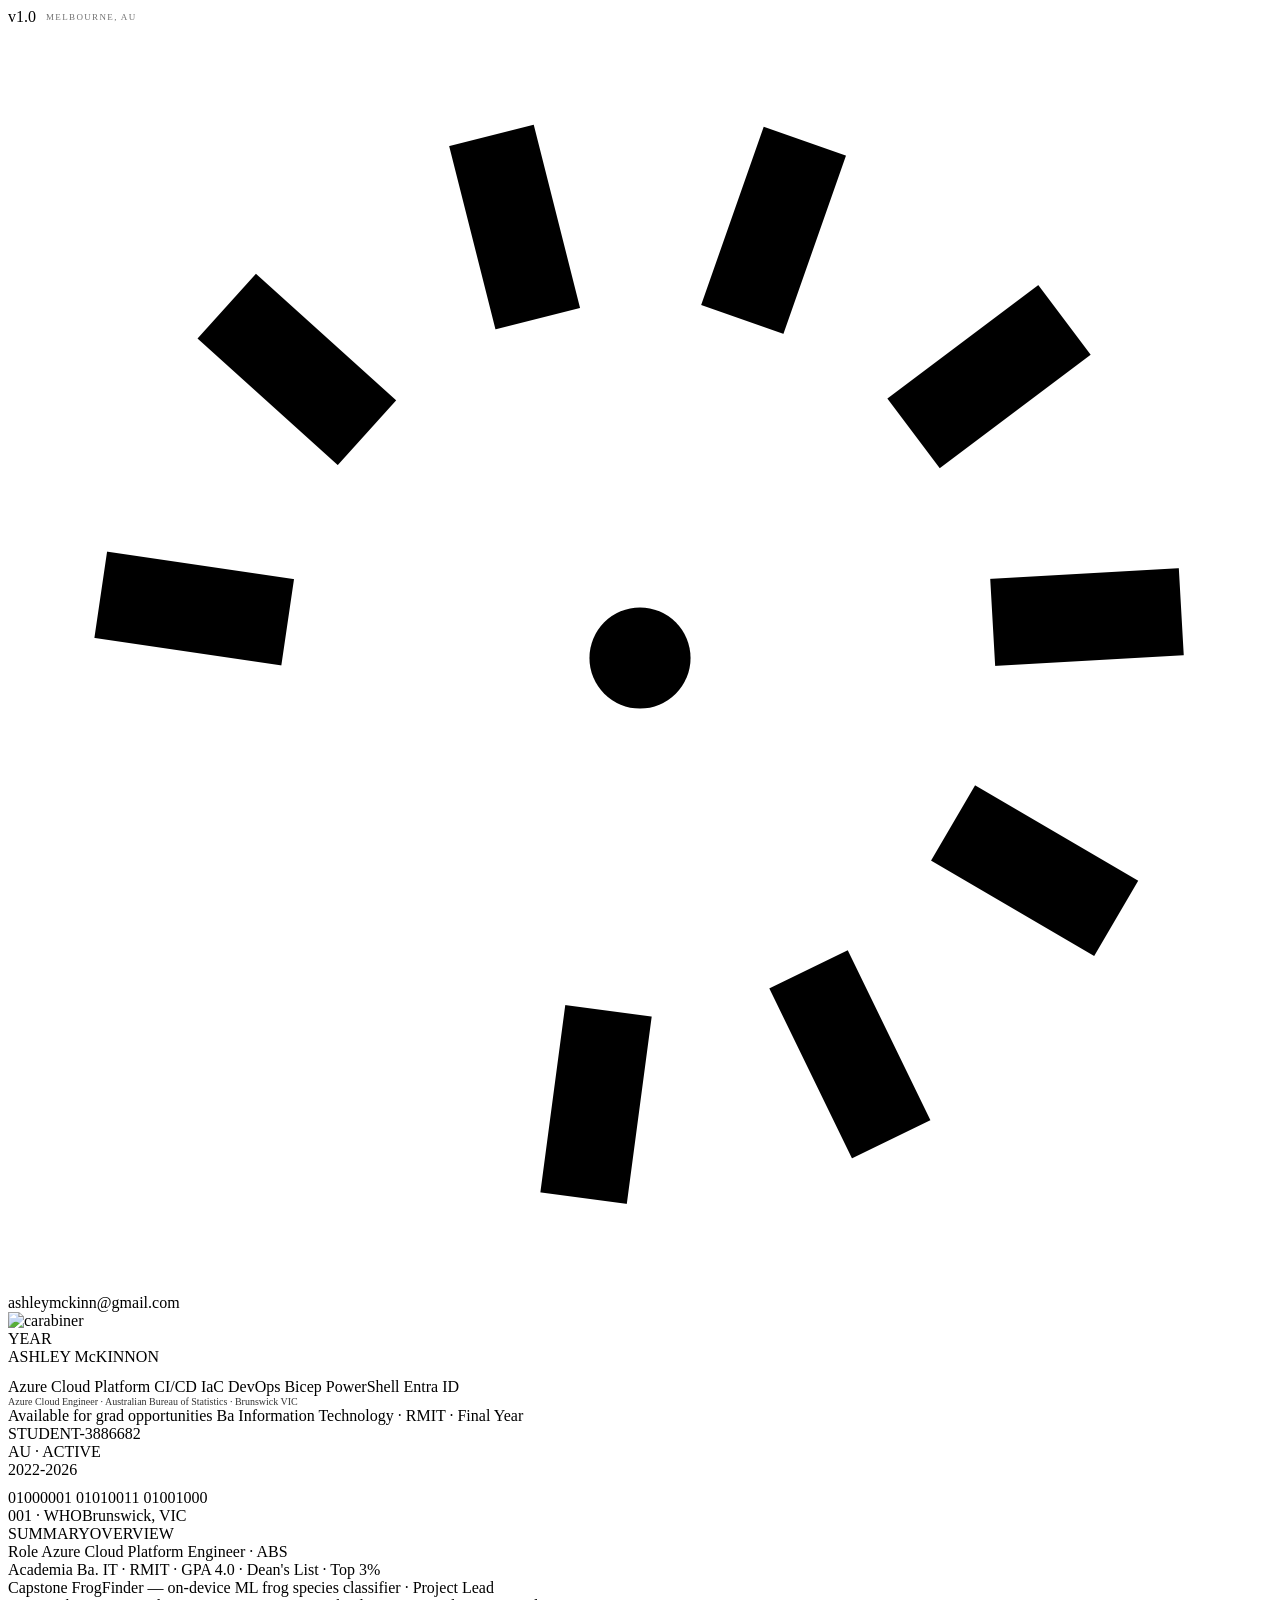
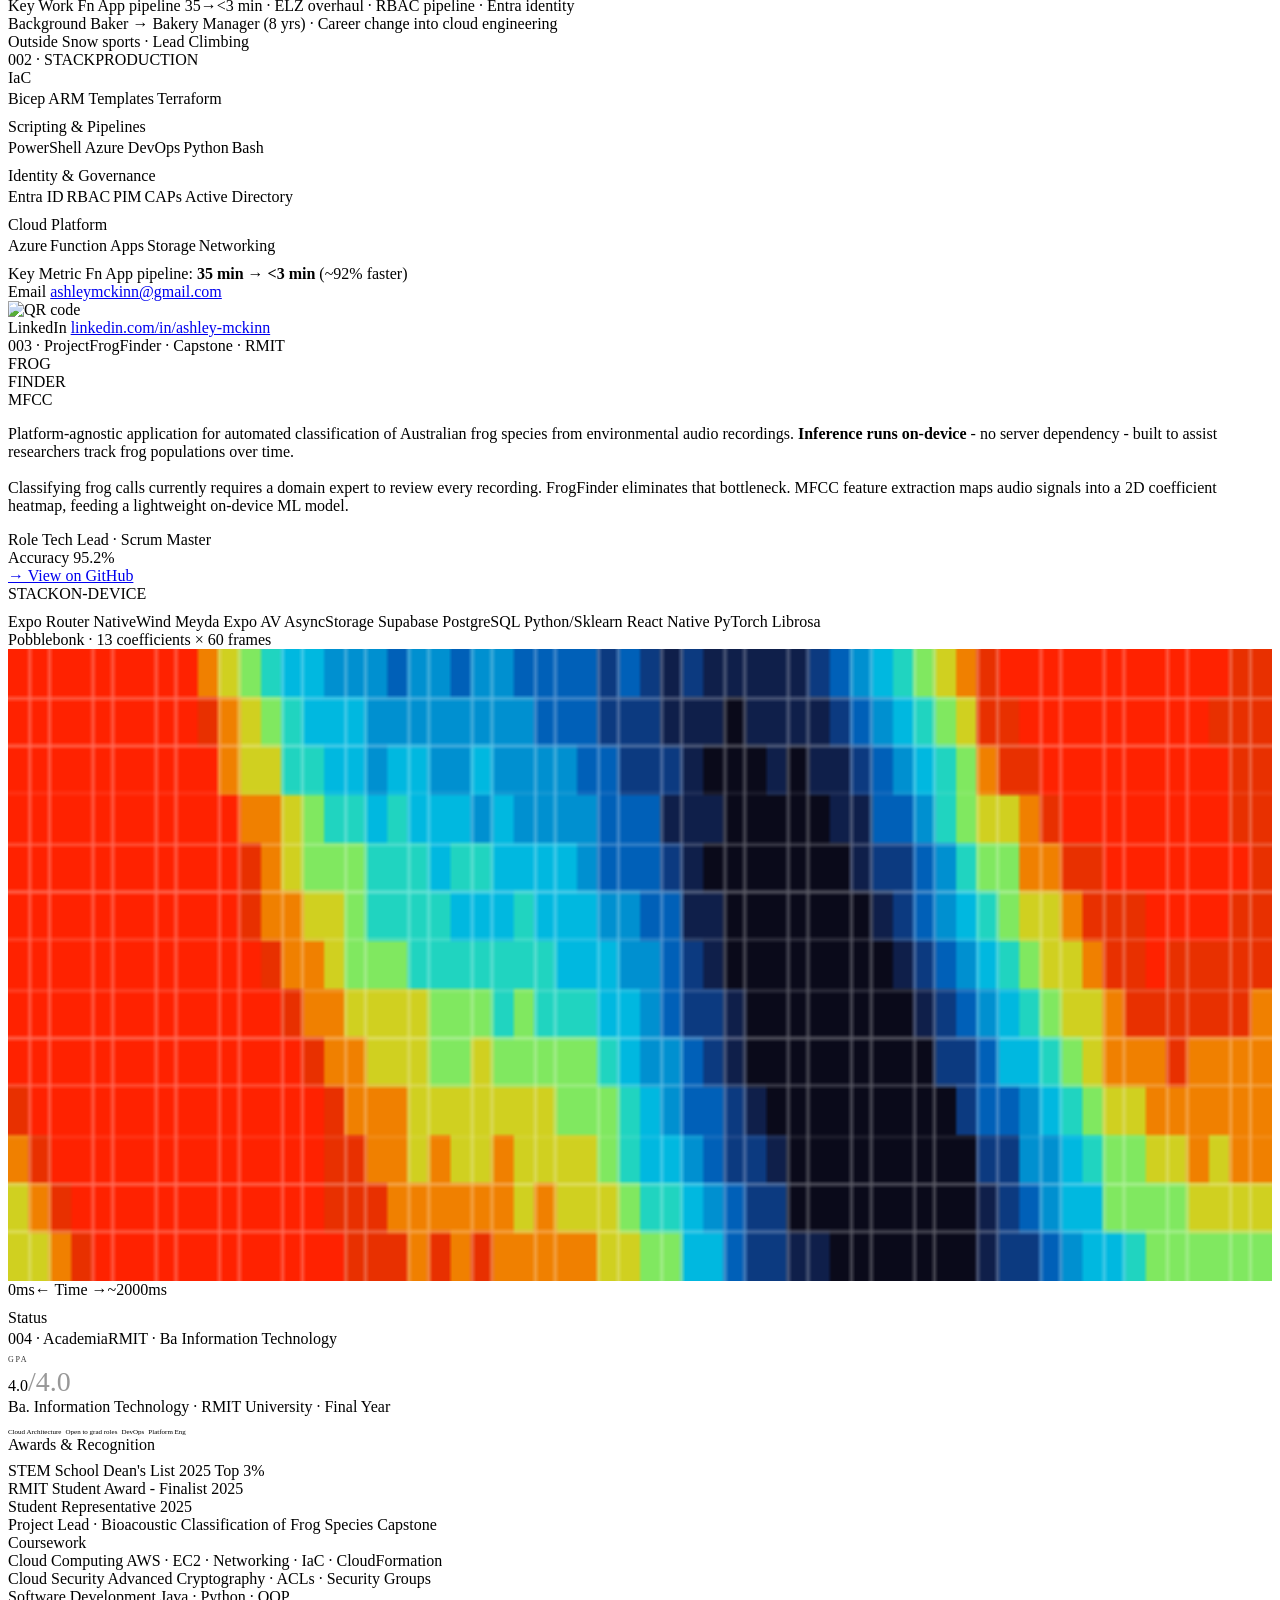
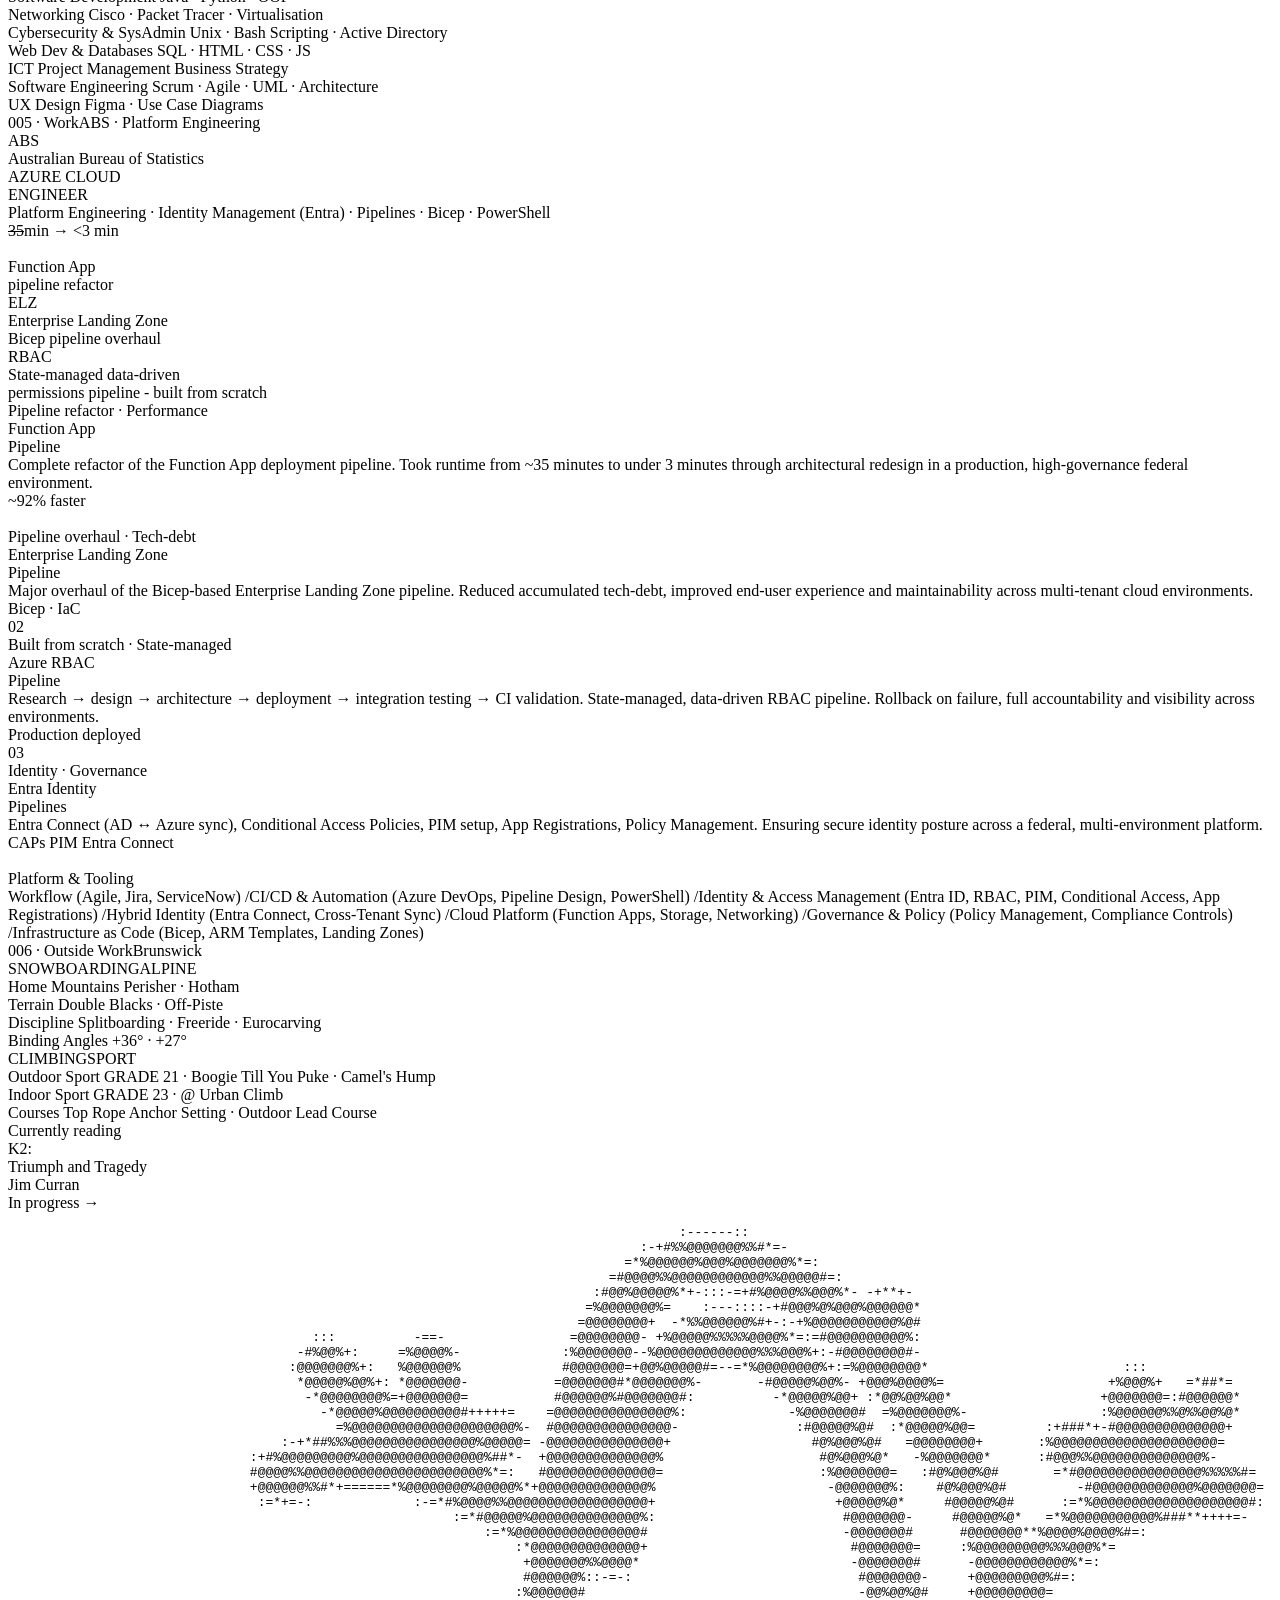
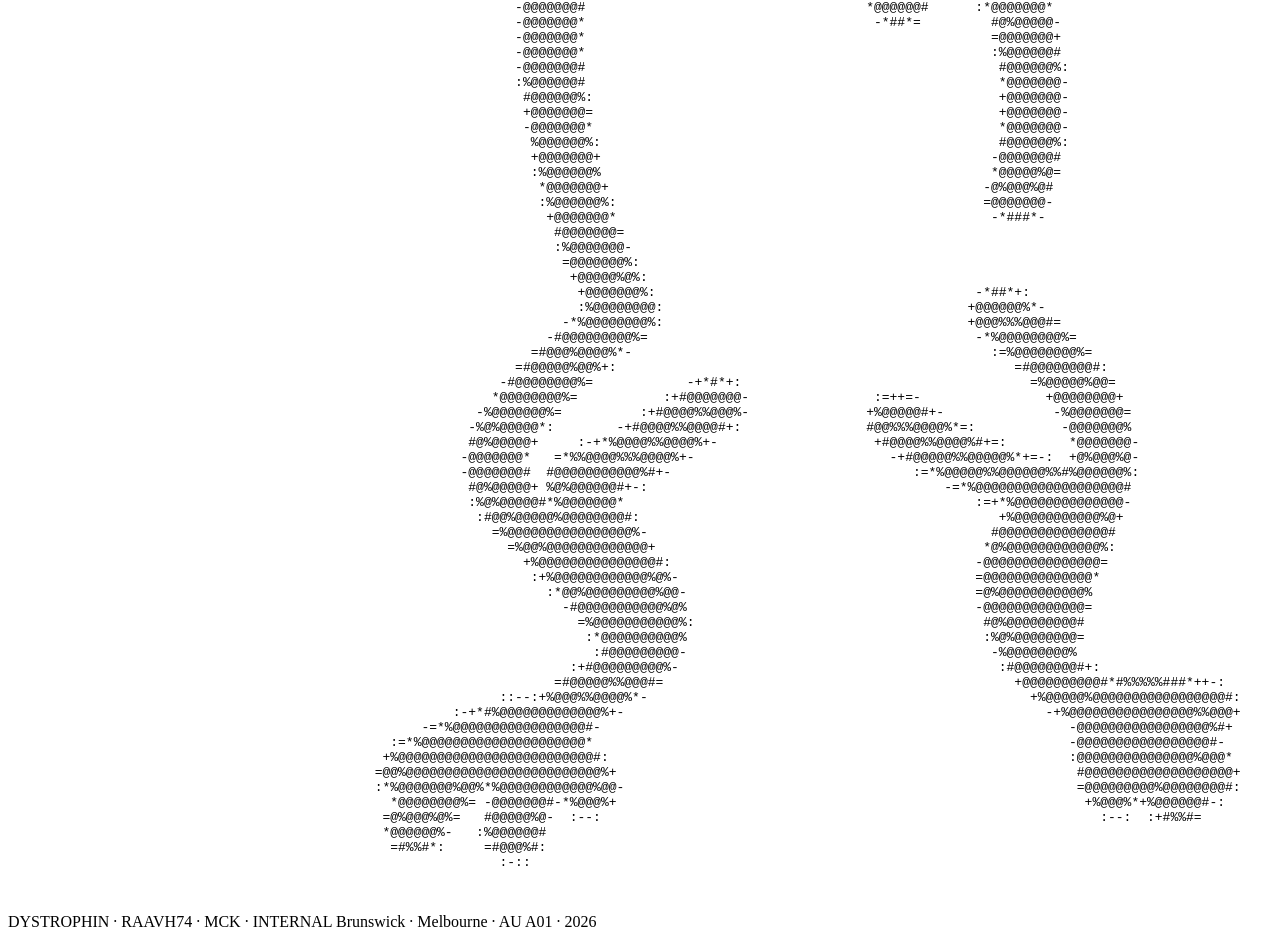
==== index.html @ 5143cdd6 "Update index.html" ====
<!DOCTYPE html>
<html lang="en">
<head>
<meta charset="UTF-8">
<meta name="viewport" content="width=device-width, initial-scale=1.0">
<title>Ash McKinnon</title>
<link href="https://fonts.googleapis.com/css2?family=IBM+Plex+Mono:wght@400;500;600;700&family=Space+Mono:wght@400;700&display=swap" rel="stylesheet">
<link rel="stylesheet" href="styles.css">
</head>
<body>
<div class="page">

  <!-- NAV -->
  <nav>
    <div style="display:flex;align-items:center;gap:10px;">
      <span class="nav-tag">v1.0</span>
      <span style="font-size:9px;letter-spacing:0.15em;text-transform:uppercase;opacity:0.55;">Melbourne, AU</span>
    </div>
    <div class="nav-spinner" id="navSpinner">
      <svg viewBox="0 0 100 100" xmlns="http://www.w3.org/2000/svg">
        <defs>
          <path id="circle-path" d="M 50,50 m -32,0 a 32,32 0 1,1 64,0 a 32,32 0 1,1 -64,0"/>
        </defs>
        <text font-family="'IBM Plex Mono', monospace" font-size="11.5" fill="currentColor" letter-spacing="2.5">
          <textPath href="#circle-path">█ █ █ █ █ █ █ █ █  </textPath>
        </text>
        <circle cx="50" cy="50" r="4" fill="var(--red)"/>
      </svg>
    </div>
    <div class="nav-right">ashleymckinn@gmail.com</div>
  </nav>

  <img class="carabiner" src="./images/caribiner.png" alt="carabiner">

  <!-- HERO -->
  <section class="hero">
    <div class="hero-left">
      <div class="reg-marks">
        <div class="reg-circle"></div>
        <div class="reg-circle"></div>
        <div class="reg-circle red"></div>
        <span class="reg-label">YEAR</span>
      </div>
      <div style="margin-bottom:12px;">
        <span class="name-lg">ASHLEY</span>
        <span class="name-lg accent">McKINNON<span class="cursor"></span></span>
      </div>
      <div class="hero-tags">
        <span class="chip inv">Azure</span>
        <span class="chip inv">Cloud Platform</span>
        <span class="chip red">CI/CD</span>
        <span class="chip">IaC</span>
        <span class="chip">DevOps</span>
        <span class="chip">Bicep</span>
        <span class="chip">PowerShell</span>
        <span class="chip purple">Entra ID</span>
      </div>
      <div class="hero-sub" style="opacity:0.8;font-size:10px;font-weight:500;">Azure Cloud Engineer · Australian Bureau of Statistics · Brunswick VIC</div>
      <div class="status-bar">
        <span class="live">Available for grad opportunities</span>
        <span>Ba Information Technology · RMIT · Final Year</span>
      </div>
    </div>
    <div class="hero-right">
      <div class="serial">
        STUDENT-3886682<br>
        AU · ACTIVE<br>
        2022-2026
      </div>
      <div>
        <div class="barcode" style="margin-top:10px;">
          <div class="bc-bar" style="width:2px"></div><div class="bc-bar" style="width:1px"></div><div class="bc-bar" style="width:3px"></div><div class="bc-bar" style="width:1px"></div><div class="bc-bar" style="width:2px"></div><div class="bc-bar" style="width:1px"></div><div class="bc-bar" style="width:4px"></div><div class="bc-bar" style="width:1px"></div><div class="bc-bar" style="width:2px"></div><div class="bc-bar" style="width:2px"></div><div class="bc-bar" style="width:1px"></div><div class="bc-bar" style="width:3px"></div><div class="bc-bar" style="width:1px"></div><div class="bc-bar" style="width:2px"></div><div class="bc-bar" style="width:1px"></div><div class="bc-bar" style="width:2px"></div><div class="bc-bar" style="width:3px"></div><div class="bc-bar" style="width:1px"></div><div class="bc-bar" style="width:2px"></div><div class="bc-bar" style="width:1px"></div>
        </div>
        <div class="barcode-num">01000001 01010011 01001000</div>
      </div>
    </div>
  </section>

  <!-- 001 WHO + 002 STACK -->
  <div class="sec-label"><span>001 · WHO</span><span>Brunswick, VIC</span></div>
  <div class="body-grid">
    <div class="lbl-section">
      <div class="lbl-sec-header"><span>SUMMARY</span><span class="sec-code">OVERVIEW</span></div>
      <div class="entry">
        <span class="entry-key">Role</span>
        <span class="entry-val">Azure Cloud Platform Engineer · ABS</span>
      </div>
      <div class="entry">
        <span class="entry-key">Academia</span>
        <span class="entry-val sm">Ba. IT · RMIT · GPA 4.0 · Dean's List · Top 3%</span>
      </div>
      <div class="entry">
        <span class="entry-key">Capstone</span>
        <span class="entry-val sm">FrogFinder — on-device ML frog species classifier · Project Lead</span>
      </div>
      <div class="entry">
        <span class="entry-key">Key Work</span>
        <span class="entry-val sm">Fn App pipeline 35→&lt;3 min · ELZ overhaul · RBAC pipeline · Entra identity</span>
      </div>
      <div class="entry">
        <span class="entry-key">Background</span>
        <span class="entry-val sm">Baker → Bakery Manager (8 yrs) · Career change into cloud engineering</span>
      </div>
      <div class="entry">
        <span class="entry-key">Outside</span>
        <span class="entry-val sm">Snow sports · Lead Climbing</span>
      </div>
    </div>
    <div class="lbl-section">
      <div class="lbl-sec-header"><span>002 · STACK</span><span class="sec-code">PRODUCTION</span></div>
      <div class="entry" style="margin-bottom:10px;">
        <span class="entry-key">IaC</span>
        <div style="display:flex;flex-wrap:wrap;gap:3px;margin-top:3px;">
          <span class="mini-badge inv">Bicep</span>
          <span class="mini-badge inv">ARM Templates</span>
          <span class="mini-badge">Terraform</span>
        </div>
      </div>
      <div class="entry" style="margin-bottom:10px;">
        <span class="entry-key">Scripting &amp; Pipelines</span>
        <div style="display:flex;flex-wrap:wrap;gap:3px;margin-top:3px;">
          <span class="mini-badge inv">PowerShell</span>
          <span class="mini-badge inv">Azure DevOps</span>
          <span class="mini-badge">Python</span>
          <span class="mini-badge">Bash</span>
        </div>
      </div>
      <div class="entry" style="margin-bottom:10px;">
        <span class="entry-key">Identity &amp; Governance</span>
        <div style="display:flex;flex-wrap:wrap;gap:3px;margin-top:3px;">
          <span class="mini-badge inv">Entra ID</span>
          <span class="mini-badge inv">RBAC</span>
          <span class="mini-badge">PIM</span>
          <span class="mini-badge">CAPs</span>
          <span class="mini-badge">Active Directory</span>
        </div>
      </div>
      <div class="entry" style="margin-bottom:10px;">
        <span class="entry-key">Cloud Platform</span>
        <div style="display:flex;flex-wrap:wrap;gap:3px;margin-top:3px;">
          <span class="mini-badge inv">Azure</span>
          <span class="mini-badge">Function Apps</span>
          <span class="mini-badge">Storage</span>
          <span class="mini-badge">Networking</span>
        </div>
      </div>
      <div class="entry-divider">
        <span class="entry-key">Key Metric</span>
        <span class="entry-val sm">Fn App pipeline: <strong>35 min → &lt;3 min</strong> (~92% faster)</span>
      </div>
    </div>
  </div>

  <!-- CONTACT BAR -->
  <div class="contact-bar">
    <div class="contact-item">
      <span class="contact-key">Email</span>
      <span class="contact-val"><a href="mailto:ashleymckinn@gmail.com">ashleymckinn@gmail.com</a></span>
    </div>
    <div class="contact-item" style="align-items:center;">
      <img src="./images/developers-qr.png" alt="QR code" style="width:64px;height:64px;image-rendering:pixelated;">
    </div>
    <div class="contact-item" style="align-items:flex-end;">
      <span class="contact-key">LinkedIn</span>
      <span class="contact-val"><a href="https://www.linkedin.com/in/ashley-mckinn/" target="_blank">linkedin.com/in/ashley-mckinn</a></span>
    </div>
  </div>

  <!-- PROJECT -->
  <div class="sec-label"><span>003 · Project</span><span>FrogFinder · Capstone · RMIT</span></div>
  <div class="project-block">
    <div class="project-inner">
      <div class="proj-left">
        <div>
          <div class="proj-title">FROG<br><span class="sub">FINDER</span><br><span class="dim">MFCC</span></div>
          <p class="proj-desc">
            Platform-agnostic application for automated classification of Australian frog species from environmental audio recordings. <strong>Inference runs on-device</strong> - no server dependency - built to assist researchers track frog populations over time.<br><br>
            Classifying frog calls currently requires a domain expert to review every recording. FrogFinder eliminates that bottleneck. MFCC feature extraction maps audio signals into a 2D coefficient heatmap, feeding a lightweight on-device ML model.
          </p>
          <div class="proj-spec">
            <div class="entry">
              <span class="entry-key">Role</span>
              <span class="entry-val sm">Tech Lead · Scrum Master</span>
            </div>
            <div class="entry">
              <span class="entry-key">Accuracy</span>
              <span class="entry-val sm red">95.2%</span>
            </div>
          </div>
        </div>
        <a class="proj-link" href="https://github.com/S3886682/project-pobblebonk" target="_blank">→ View on GitHub</a>
      </div>
      <div class="proj-right">
        <div class="lbl-sec-header" style="margin-bottom:10px;"><span>STACK</span><span class="sec-code">ON-DEVICE</span></div>
        <div>
          <span class="mini-badge green">Expo Router</span>
          <span class="mini-badge green">NativeWind</span>
          <span class="mini-badge green">Meyda</span>
          <span class="mini-badge">Expo AV</span>
          <span class="mini-badge">AsyncStorage</span>
          <span class="mini-badge blue">Supabase</span>
          <span class="mini-badge blue">PostgreSQL</span>
          <span class="mini-badge">Python/Sklearn</span>
          <span class="mini-badge">React Native</span>
          <span class="mini-badge">PyTorch</span>
          <span class="mini-badge">Librosa</span>
        </div>
        <div class="heatmap-wrap">
          <div class="heatmap-label-sm">Pobblebonk · 13 coefficients × 60 frames</div>
          <canvas id="heatmapCanvas" width="320" height="160" style="width:100%;display:block;"></canvas>
          <div class="heatmap-axes">
            <span>0ms</span><span>← Time →</span><span>~2000ms</span>
          </div>
          <div class="colorbar">
            <div class="colorbar-cell" style="background:#0a0a1a;"></div>
            <div class="colorbar-cell" style="background:#0f1f4a;"></div>
            <div class="colorbar-cell" style="background:#0c3a80;"></div>
            <div class="colorbar-cell" style="background:#0060b8;"></div>
            <div class="colorbar-cell" style="background:#0090d0;"></div>
            <div class="colorbar-cell" style="background:#00b8e0;"></div>
            <div class="colorbar-cell" style="background:#20d4c0;"></div>
            <div class="colorbar-cell" style="background:#80e860;"></div>
            <div class="colorbar-cell" style="background:#d0d020;"></div>
            <div class="colorbar-cell" style="background:#f08000;"></div>
            <div class="colorbar-cell" style="background:#e83000;"></div>
            <div class="colorbar-cell" style="background:#ff2200;"></div>
          </div>
        </div>
        <div style="margin-top:10px;">
          <span class="entry-key" style="display:block;margin-bottom:3px;">Status</span>
        </div>
      </div>
    </div>
  </div>

  <!-- ACADEMIA -->
  <div class="sec-label"><span>004 · Academia</span><span>RMIT · Ba Information Technology</span></div>
  <div class="grad-block">
    <div class="grad-inner">
      <div class="gpa-block">
        <span class="entry-key" style="margin-bottom:4px;opacity:0.8;font-size:8px;letter-spacing:0.2em;">GPA</span>
        <div class="gpa-num">4.0<span style="font-size:28px;opacity:0.4;">/4.0</span></div>
        <div class="gpa-sub">Ba. Information Technology · RMIT University · Final Year </div>
        <div style="margin-top:12px;display:flex;flex-wrap:wrap;gap:4px;">
          <span class="chip inv" style="font-size:7px;">Cloud Architecture</span>
          <span class="chip red" style="font-size:7px;">Open to grad roles</span>
          <span class="chip" style="font-size:7px;">DevOps</span>
          <span class="chip" style="font-size:7px;">Platform Eng</span>
        </div>
      </div>
      <div class="grad-right">
        <span class="entry-key" style="display:block;margin-bottom:8px;">Awards &amp; Recognition</span>
        <div class="award-row">
          STEM School Dean's List 2025
          <span class="award-tag" style="border-color:var(--blue);color:var(--blue);">Top 3%</span>
        </div>
        <div class="award-row">
          RMIT Student Award - Finalist
          <span class="award-tag">2025</span>
        </div>
        <div class="award-row">
          Student Representative
          <span class="award-tag">2025</span>
        </div>
        <div class="award-row">
          Project Lead · Bioacoustic Classification of Frog Species
          <span class="award-tag">Capstone</span>
        </div>
      </div>
    </div>
    <div class="coursework-block">
      <div class="coursework-eyebrow">Coursework</div>
      <div class="coursework-grid">
        <div class="course-item">
          <span class="course-name">Cloud Computing</span>
          <span class="course-sub">AWS · EC2 · Networking · IaC · CloudFormation</span>
        </div>
        <div class="course-item">
          <span class="course-name">Cloud Security</span>
          <span class="course-sub">Advanced Cryptography · ACLs · Security Groups</span>
        </div>
        <div class="course-item">
          <span class="course-name">Software Development</span>
          <span class="course-sub">Java · Python · OOP</span>
        </div>
        <div class="course-item">
          <span class="course-name">Networking</span>
          <span class="course-sub">Cisco · Packet Tracer · Virtualisation</span>
        </div>
        <div class="course-item">
          <span class="course-name">Cybersecurity &amp; SysAdmin</span>
          <span class="course-sub">Unix · Bash Scripting · Active Directory</span>
        </div>
        <div class="course-item">
          <span class="course-name">Web Dev &amp; Databases</span>
          <span class="course-sub">SQL · HTML · CSS · JS</span>
        </div>
        <div class="course-item">
          <span class="course-name">ICT Project Management</span>
          <span class="course-sub">Business Strategy</span>
        </div>
        <div class="course-item">
          <span class="course-name">Software Engineering</span>
          <span class="course-sub">Scrum · Agile · UML · Architecture</span>
        </div>
        <div class="course-item">
          <span class="course-name">UX Design</span>
          <span class="course-sub">Figma · Use Case Diagrams</span>
        </div>
      </div>
    </div>
  </div>

  <!-- WORK -->
  <div class="sec-label"><span>005 · Work</span><span>ABS · Platform Engineering</span></div>
  <div class="work-block">
    <div class="work-hero">
      <div class="abs-logo">ABS</div>
      <div class="work-title-block">
        <div class="work-org">Australian Bureau of Statistics</div>
        <div class="work-role">AZURE CLOUD<br><span class="accent">ENGINEER</span></div>
        <div class="work-focus">Platform Engineering · Identity Management (Entra) · Pipelines · Bicep · PowerShell</div>
      </div>
    </div>

    <div class="stat-strip">
      <div class="stat-cell">
        <div class="stat-num"><span class="accent"><s>35</s></span><span class="unit">min → </span><span class="accent">&lt;3</span> <span class="unit">min</span></div>
        <div class="stat-desc"><br>Function App <br> pipeline refactor</div>
      </div>
      <div class="stat-cell">
        <div class="stat-num" style="color:var(--purple)">ELZ</div>
        <div class="stat-desc">Enterprise Landing Zone<br>Bicep pipeline overhaul</div>
      </div>
      <div class="stat-cell">
        <div class="stat-num blue">RBAC</div>
        <div class="stat-desc">State-managed data-driven<br>permissions pipeline - built from scratch</div>
      </div>
    </div>

    <div class="pipelines-grid">
      <div class="pipeline-card dark">
        <div class="pc-tag">Pipeline refactor · Performance</div>
        <div class="pc-title"><span class="accent">Function App</span><br>Pipeline</div>
        <div class="pc-desc">Complete refactor of the Function App deployment pipeline. Took runtime from ~35 minutes to under 3 minutes through architectural redesign in a production, high-governance federal environment.</div>
        <div><span class="pc-badge inv">~92% faster</span></div>
        <div class="pc-num" style="color:#fff;">01</div>
      </div>
      <div class="pipeline-card">
        <div class="pc-tag">Pipeline overhaul · Tech-debt</div>
        <div class="pc-title"><span class="purple">Enterprise Landing Zone</span><br>Pipeline</div>
        <div class="pc-desc">Major overhaul of the Bicep-based Enterprise Landing Zone pipeline. Reduced accumulated tech-debt, improved end-user experience and maintainability across multi-tenant cloud environments.</div>
        <div><span class="pc-badge inv-purple">Bicep · IaC</span></div>
        <div class="pc-num">02</div>
      </div>
      <div class="pipeline-card">
        <div class="pc-tag">Built from scratch · State-managed</div>
        <div class="pc-title">Azure RBAC<br><span class="blue">Pipeline</span></div>
        <div class="pc-desc">Research → design → architecture → deployment → integration testing → CI validation. State-managed, data-driven RBAC pipeline. Rollback on failure, full accountability and visibility across environments.</div>
        <div><span class="pc-badge red">Production deployed</span></div>
        <div class="pc-num">03</div>
      </div>
      <div class="pipeline-card dark">
        <div class="pc-tag">Identity · Governance</div>
        <div class="pc-title"><span class="accent">Entra Identity</span><br>Pipelines</div>
        <div class="pc-desc">Entra Connect (AD ↔ Azure sync), Conditional Access Policies, PIM setup, App Registrations, Policy Management. Ensuring secure identity posture across a federal, multi-environment platform.</div>
        <div>
          <span class="pc-badge def">CAPs</span>
          <span class="pc-badge def">PIM</span>
          <span class="pc-badge def">Entra Connect</span>
        </div>
        <div class="pc-num" style="color:#fff;">04</div>
      </div>
    </div>

    <div class="tech-slash-block">
      <div class="slash-eyebrow">Platform &amp; Tooling</div>
      <div class="slash-text">
        Workflow <span class="sub">(Agile, Jira, ServiceNow)</span>
        <span class="sep">/</span>CI/CD &amp; Automation <span class="sub">(Azure DevOps, Pipeline Design, PowerShell)</span>
        <span class="sep">/</span>Identity &amp; Access Management <span class="sub">(Entra ID, RBAC, PIM, Conditional Access, App Registrations)</span>
        <span class="sep">/</span>Hybrid Identity <span class="sub">(Entra Connect, Cross-Tenant Sync)</span>
        <span class="sep">/</span>Cloud Platform <span class="sub">(Function Apps, Storage, Networking)</span>
        <span class="sep">/</span>Governance &amp; Policy <span class="sub">(Policy Management, Compliance Controls)</span>
        <span class="sep">/</span>Infrastructure as Code <span class="sub">(Bicep, ARM Templates, Landing Zones)</span>
      </div>
    </div>
  </div>

  <!-- OUTSIDE WORK -->
  <div class="sec-label"><span>006 · Outside Work</span><span>Brunswick</span></div>
  <div class="interests-block">
    <div class="body-grid">
      <div class="lbl-section">
        <div class="lbl-sec-header"><span>SNOWBOARDING</span><span class="sec-code">ALPINE</span></div>
        <div class="entry">
          <span class="entry-key">Home Mountains</span>
          <span class="entry-val sm">Perisher · Hotham</span>
        </div>
        <div class="entry">
          <span class="entry-key">Terrain</span>
          <span class="entry-val sm">Double Blacks · Off-Piste</span>
        </div>
        <div class="entry">
          <span class="entry-key">Discipline</span>
          <span class="entry-val sm">Splitboarding · Freeride · Eurocarving</span>
        </div>
        <div class="entry">
          <span class="entry-key">Binding Angles</span>
          <span class="entry-val sm">+36° · +27°</span>
        </div>
      </div>
      <div class="lbl-section">
        <div class="lbl-sec-header"><span>CLIMBING</span><span class="sec-code">SPORT</span></div>
        <div class="entry">
          <span class="entry-key">Outdoor Sport</span>
          <span class="entry-val sm">GRADE 21 · Boogie Till You Puke · Camel's Hump</span>
        </div>
        <div class="entry">
          <span class="entry-key">Indoor Sport</span>
          <span class="entry-val sm">GRADE 23 · @ Urban Climb</span>
        </div>
        <div class="entry">
          <span class="entry-key">Courses</span>
          <span class="entry-val sm">Top Rope Anchor Setting · Outdoor Lead Course</span>
        </div>
      </div>
    </div>
    <div class="interests-grid">
      <div class="reading-card">
        <div>
          <div class="reading-eyebrow">Currently reading</div>
          <div class="reading-title">K2:<br><span class="purple">Triumph and Tragedy</span></div>
          <div class="reading-author">Jim Curran</div>
        </div>
        <span class="reading-badge">In progress →</span>
      </div>
    </div>
  </div>

  <!-- FROG -->
  <div class="frog-block">
    <pre class="frog-art">                                                                                      :------::                                                                            ::                 -
                                                                                 :-+#%%@@@@@@@%%#*=-
                                                                               =*%@@@@@@%@@@%@@@@@@@%*=:
                                                                             =#@@@@%%@@@@@@@@@@@@%%@@@@@#=:
                                                                           :#@@%@@@@@%*+-:::-=+#%@@@@%%@@@%*- -+**+-
                                                                          =%@@@@@@@%=    :---::::-+#@@@%@%@@@%@@@@@@*
                                                                         =@@@@@@@@+  -*%%@@@@@@%#+-:-+%@@@@@@@@@@@%@#
                                       :::          -==-                =@@@@@@@@- +%@@@@@%%%%%@@@@%*=:=#@@@@@@@@@@%:
                                     -#%@@%+:     =%@@@@%-             :%@@@@@@@--%@@@@@@@@@@@@@%%%@@@%+:-#@@@@@@@@#-
                                    :@@@@@@@%+:   %@@@@@@%             #@@@@@@@=+@@%@@@@@#=--=*%@@@@@@@@%+:=%@@@@@@@@*                         :::
                                     *@@@@@%@@%+: *@@@@@@@-           =@@@@@@@#*@@@@@@@%-       -#@@@@@%@@%- +@@@%@@@@%=                     +%@@@%+   =*##*=
                                      -*@@@@@@@@%=+@@@@@@@=           #@@@@@@%#@@@@@@@#:          -*@@@@@%@@+ :*@@%@@%@@*                   +@@@@@@@=:#@@@@@@*
                                        -*@@@@@%@@@@@@@@@@#+++++=    =@@@@@@@@@@@@@@@%:             -%@@@@@@@#  =%@@@@@@@%-                 :%@@@@@@%%@%%@@%@*
                                          =%@@@@@@@@@@@@@@@@@@@@@%-  #@@@@@@@@@@@@@@@-               :#@@@@@%@#  :*@@@@@%@@=         :+###*+-#@@@@@@@@@@@@@@+
                                   :-+*##%%%@@@@@@@@@@@@@@@@%@@@@@= -@@@@@@@@@@@@@@@+                  #@%@@@%@#   =@@@@@@@@+       :%@@@@@@@@@@@@@@@@@@@@@=
                               :+#%@@@@@@@@@%@@@@@@@@@@@@@@@@%##*-  +@@@@@@@@@@@@@@%                    #@%@@@%@*   -%@@@@@@@*      :#@@@%%@@@@@@@@@@@@@@%-
                               #@@@@%%@@@@@@@@@@@@@@@@@@@@@@@%*=:   #@@@@@@@@@@@@@@=                    :%@@@@@@@=   :#@%@@@%@#       =*#@@@@@@@@@@@@@@@@%%%%%#=
                               +@@@@@@%%#*+======*%@@@@@@@@%@@@@@%*+@@@@@@@@@@@@@@%                      -@@@@@@@%:    #@%@@@%@#         -#@@@@@@@@@@@@@%@@@@@@@=
                                :=*+=-:             :-=*#%@@@@%%@@@@@@@@@@@@@@@@@@+                       +@@@@@%@*     #@@@@@%@#      :=*%@@@@@@@@@@@@@@@@@@@@#:
                                                         :=*#@@@@@%@@@@@@@@@@@@@@%:                        #@@@@@@@-     #@@@@@%@*   =*%@@@@@@@@@@@%###**++++=-
                                                             :=*%@@@@@@@@@@@@@@@@#                         -@@@@@@@#      #@@@@@@@**%@@@@%@@@@%#=:
                                                                 :*@@@@@@@@@@@@@@+                          #@@@@@@@=     :%@@@@@@@@@%%%@@@%*=
                                                                  +@@@@@@@%%@@@@*                           -@@@@@@@#      -@@@@@@@@@@@@%*=:
                                                                  #@@@@@@%::-=-:                             #@@@@@@@-     +@@@@@@@@@%#=:
                                                                 :%@@@@@@#                                   -@@%@@%@#     +@@@@@@@@@=
                                                                 -@@@@@@@#                                    *@@@@@@#      :*@@@@@@@*
                                                                 -@@@@@@@*                                     -*##*=         #@%@@@@@-
                                                                 -@@@@@@@*                                                    =@@@@@@@+
                                                                 -@@@@@@@*                                                    :%@@@@@@#
                                                                 -@@@@@@@#                                                     #@@@@@@%:
                                                                 :%@@@@@@#                                                     *@@@@@@@-
                                                                  #@@@@@@%:                                                    +@@@@@@@-
                                                                  +@@@@@@@=                                                    +@@@@@@@-
                                                                  -@@@@@@@*                                                    *@@@@@@@-
                                                                   %@@@@@@%:                                                   #@@@@@@%:
                                                                   +@@@@@@@+                                                  -@@@@@@@#
                                                                   :%@@@@@@%                                                  *@@@@@%@=
                                                                    *@@@@@@@+                                                -@%@@@%@#
                                                                    :%@@@@@@%:                                               =@@@@@@@-
                                                                     +@@@@@@@*                                                -*###*-
                                                                      #@@@@@@@=
                                                                      :%@@@@@@@-
                                                                       =@@@@@@@%:
                                                                        +@@@@@%@%:
                                                                         +@@@@@@@%:                                         -*##*+:
                                                                         :%@@@@@@@@:                                       +@@@@@@%*-
                                                                       -*%@@@@@@@@%:                                       +@@@%%%@@@#=
                                                                     -#@@@@@@@@@%=                                          -*%@@@@@@@@%=
                                                                   =#@@@%@@@@%*-                                              :=%@@@@@@@@%=
                                                                 =#@@@@@%@@%+:                                                   =#@@@@@@@@#:
                                                               -#@@@@@@@@%=            -+*#*+:                                     =%@@@@@%@@=
                                                              *@@@@@@@@%=           :+#@@@@@@@-                :=++=-                +@@@@@@@@+
                                                            -%@@@@@@@%=          :+#@@@@%%@@@%-               +%@@@@@#+-              -%@@@@@@@=
                                                           -%@%@@@@@*:        -+#@@@@%%@@@@#+:                #@@%%%@@@@%*=:           -@@@@@@@%
                                                           #@%@@@@@+     :-+*%@@@@%%@@@@%+-                    +#@@@@%%@@@@%#+=:        *@@@@@@@-
                                                          -@@@@@@@*   =*%%@@@@%%%@@@@%+-                         -+#@@@@@%%@@@@@%*+=-:  +@%@@@%@-
                                                          -@@@@@@@#  #@@@@@@@@@@@%#+-                               :=*%@@@@@%%@@@@@@%%#%@@@@@@%:
                                                           #@%@@@@@+ %@%@@@@@@#+-:                                      -=*%@@@@@@@@@@@@@@@@@@@#
                                                           :%@%@@@@@#*%@@@@@@@*                                             :=+*%@@@@@@@@@@@@@@-
                                                            :#@@%@@@@@%@@@@@@@@#:                                              +%@@@@@@@@@@@%@+
                                                              =%@@@@@@@@@@@@@@@@%-                                            #@@@@@@@@@@@@@@#
                                                                =%@@%@@@@@@@@@@@@@+                                          *@%@@@@@@@@@@@@%:
                                                                  +%@@@@@@@@@@@@@@@#:                                       -@@@@@@@@@@@@@@@=
                                                                   :+%@@@@@@@@@@@@%@%-                                      =@@@@@@@@@@@@@@*
                                                                     :*@@%@@@@@@@@@%@@-                                     =@%@@@@@@@@@@@%
                                                                       -#@@@@@@@@@@@%@%                                     -@@@@@@@@@@@@@=
                                                                         =%@@@@@@@@@@@%:                                     #@%@@@@@@@@@#
                                                                          :*@@@@@@@@@@%                                      :%@%@@@@@@@@=
                                                                           :#@@@@@@@@@-                                       -%@@@@@@@@%
                                                                        :+#@@@@@@@@@%-                                         :#@@@@@@@@#+:
                                                                      =#@@@@@%%@@@#=                                             +@@@@@@@@@@#*#%%%%%###*++-:
                                                               ::--:+%@@@%%@@@@%*-                                                 +%@@@@@%@@@@@@@@@@@@@@@@@#:
                                                         :-+*#%@@@@@@@@@@@@@%+-                                                      -+%@@@@@@@@@@@@@@@@%%@@@+
                                                     -=*%@@@@@@@@@@@@@@@@@#-                                                            -@@@@@@@@@@@@@@@@@%#+
                                                 :=*%@@@@@@@@@@@@@@@@@@@@@*                                                             -@@@@@@@@@@@@@@@@@#-
                                                +%@@@@@@@@@@@@@@@@@@@@@@@@@#:                                                           :@@@@@@@@@@@@@@@%@@@*
                                               =@@%@@@@@@@@@@@@@@@@@@@@@@@@@%+                                                           #@@@@@@@@@@@@@@@@@@@+
                                               :*%@@@@@@@%@@%*%@@@@@@@@@@@@%@@-                                                          =@@@@@@@@@%@@@@@@@@#:
                                                 *@@@@@@@@%= -@@@@@@@#-*%@@@%+                                                            +%@@@%*+%@@@@@@#-:
                                                =@%@@@%@%=   #@@@@@%@-  :--:                                                                :--:  :+#%%#=
                                                *@@@@@@%-   :%@@@@@@#
                                                 =#%%#*:     =#@@@%#:
                                                               :-::

                                                                                                                                                                                                        </pre>
  </div>

  <footer>
    <span>DYSTROPHIN · RAAVH74 · MCK · INTERNAL</span>
    <span>Brunswick · Melbourne · AU</span>
    <span>A01 · 2026</span>
  </footer>

  <script>
  // MFCC HEATMAP
  (function(){
    const c=document.getElementById('heatmapCanvas');
    const ctx=c.getContext('2d');
    const W=c.width,H=c.height;
    const COLS=60,ROWS=13;
    const cw=W/COLS,ch=H/ROWS;
    const palette=['#0a0a1a','#0f1f4a','#0c3a80','#0060b8','#0090d0','#00b8e0','#20d4c0','#80e860','#d0d020','#f08000','#e83000','#ff2200'];
    function val(r,c){
      const t=c/59,coef=r/12;
      const base=Math.sin(t*Math.PI*2.1+coef*1.6)*0.5+0.5;
      const formant=Math.sin(t*Math.PI*5+coef*1.1)*0.18;
      const decay=Math.exp(-t*0.8)*0.2;
      const n=(Math.random()-0.5)*0.08;
      return Math.max(0,Math.min(1,base+formant+decay+n));
    }
    for(let r=ROWS-1;r>=0;r--){
      for(let cc=0;cc<COLS;cc++){
        const v=val(r,cc);
        const idx=Math.floor(v*(palette.length-1));
        ctx.fillStyle=palette[idx];
        ctx.fillRect(cc*cw,(ROWS-1-r)*ch,cw,ch);
      }
    }
  })();
  </script>
  <script>
  // SCROLL SPINNER
  (function(){
    const spinner = document.getElementById('navSpinner');
    window.addEventListener('scroll', function(){
      const maxScroll = document.body.scrollHeight - window.innerHeight;
      const deg = (window.scrollY / maxScroll) * 360 * 3;
      spinner.style.transform = 'rotate(' + deg + 'deg)';
    }, {passive: true});
  })();
  </script>

</div>
</body>
</html>
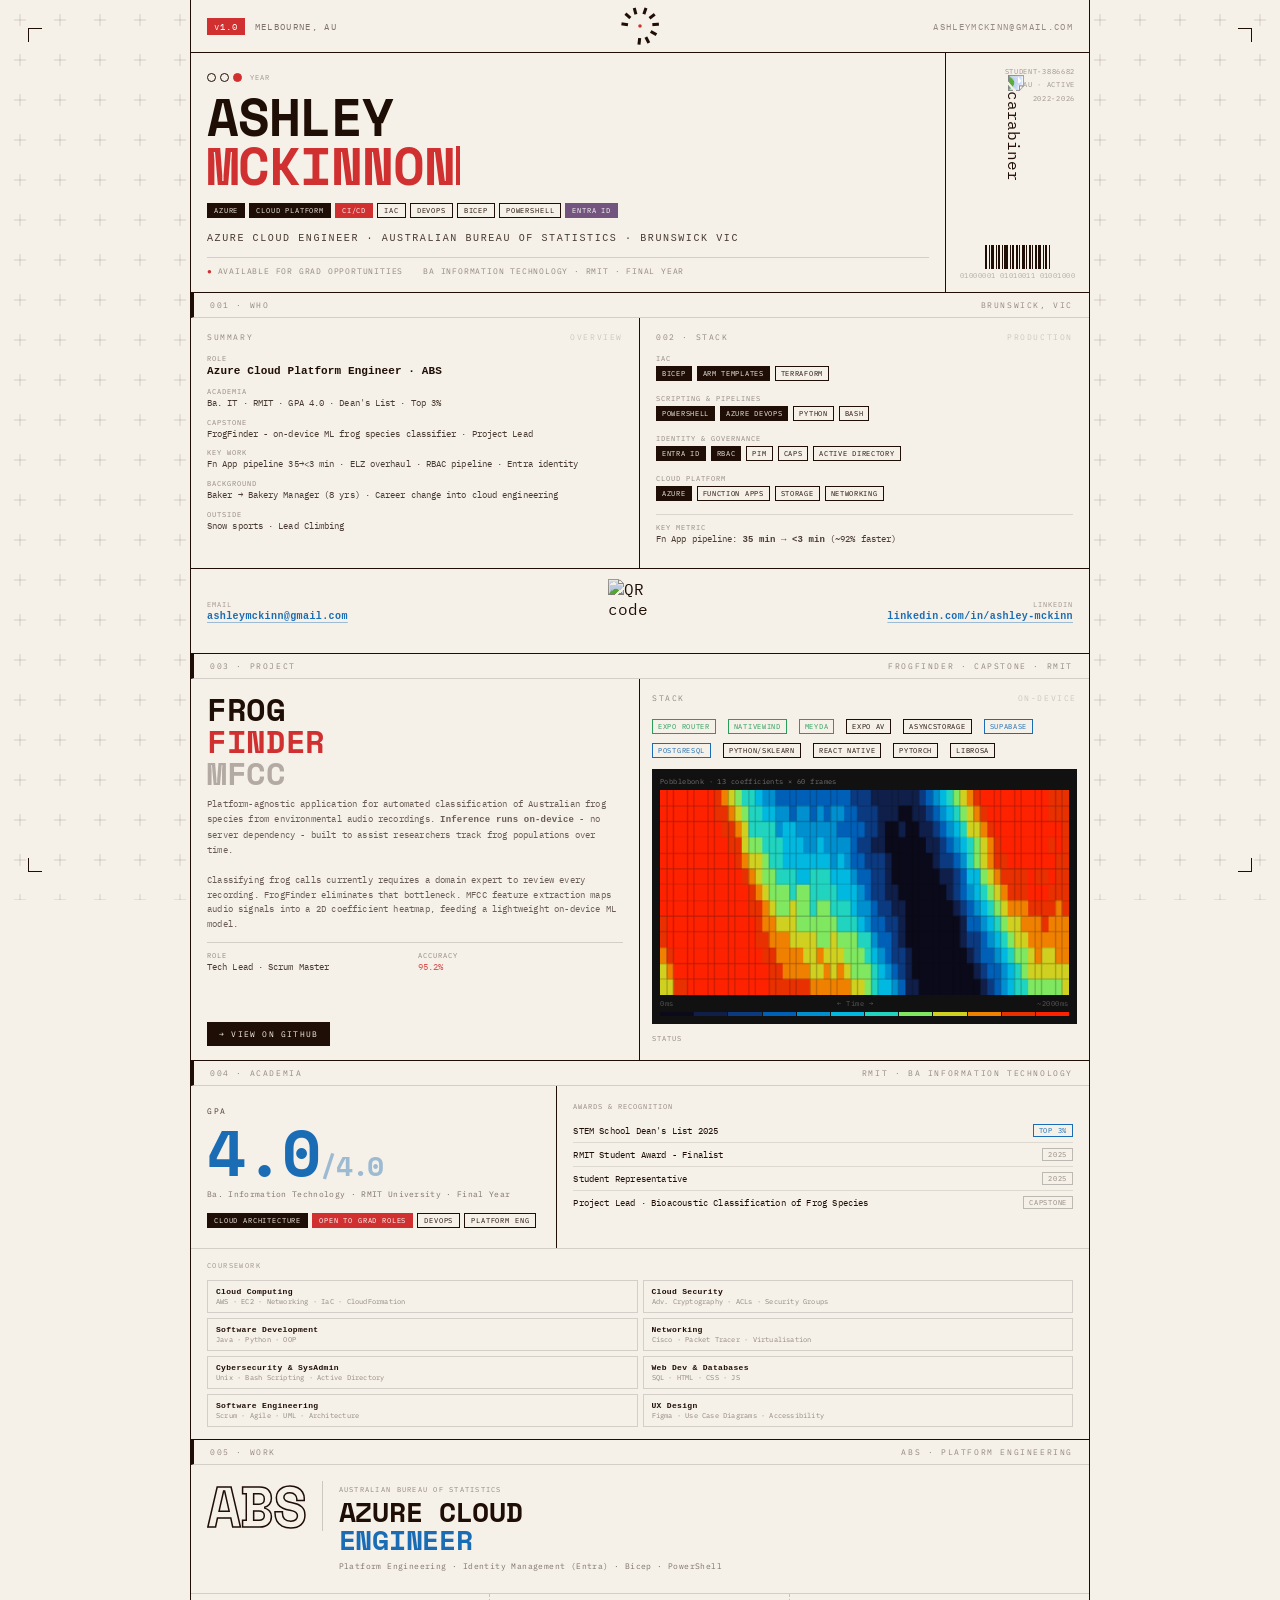
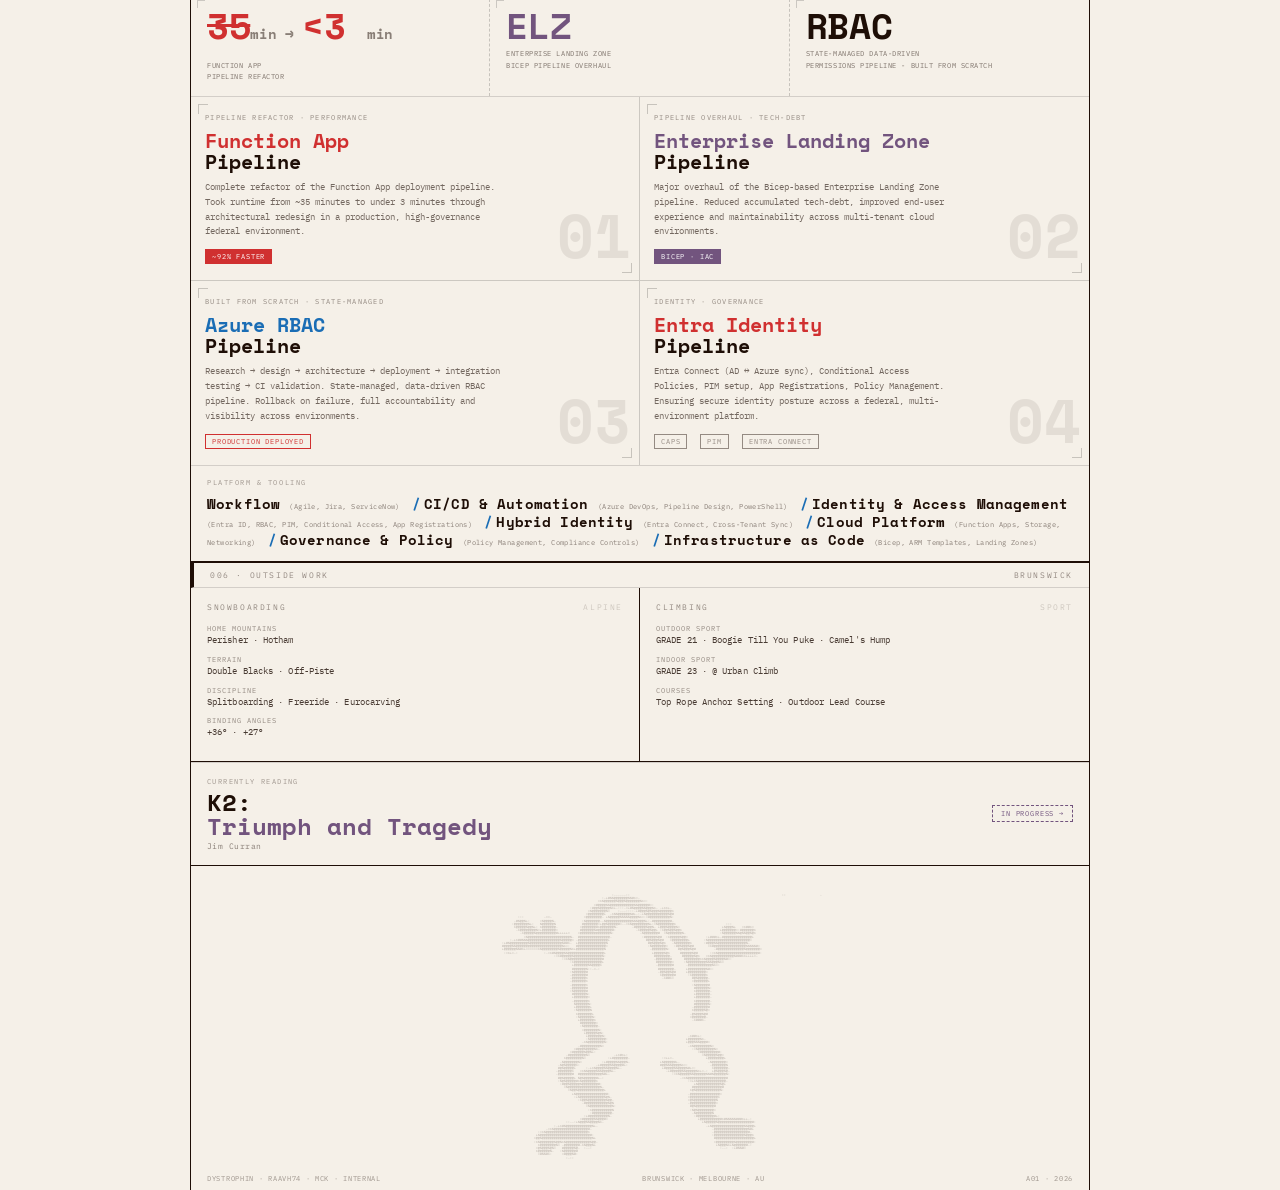
==== commit 39488112: "Minor changes" ====
--- a/index.html
+++ b/index.html
@@ -2,7 +2,7 @@
 <html lang="en">
 <head>
 <meta charset="UTF-8">
-<meta name="viewport" content="width=device-width, initial-scale=1.0">
+<meta name="viewport" content="width=device-width, initial-scale=1.0, viewport-fit=cover">
 <title>Ash McKinnon</title>
 <link href="https://fonts.googleapis.com/css2?family=IBM+Plex+Mono:wght@400;500;600;700&family=Space+Mono:wght@400;700&display=swap" rel="stylesheet">
 <link rel="stylesheet" href="styles.css">
@@ -91,7 +91,7 @@
       </div>
       <div class="entry">
         <span class="entry-key">Capstone</span>
-        <span class="entry-val sm">FrogFinder — on-device ML frog species classifier · Project Lead</span>
+        <span class="entry-val sm">FrogFinder - on-device ML frog species classifier · Project Lead</span>
       </div>
       <div class="entry">
         <span class="entry-key">Key Work</span>
@@ -158,7 +158,7 @@
       <span class="contact-val"><a href="mailto:ashleymckinn@gmail.com">ashleymckinn@gmail.com</a></span>
     </div>
     <div class="contact-item" style="align-items:center;">
-      <img src="./images/developers-qr.png" alt="QR code" style="width:64px;height:64px;image-rendering:pixelated;">
+      <img src="./images/developers-qr.png" alt="QR code" style="width:64px;height:64px;image-rendering:pixelated;mix-blend-mode:multiply;">
     </div>
     <div class="contact-item" style="align-items:flex-end;">
       <span class="contact-key">LinkedIn</span>
@@ -277,7 +277,7 @@
         </div>
         <div class="course-item">
           <span class="course-name">Cloud Security</span>
-          <span class="course-sub">Advanced Cryptography · ACLs · Security Groups</span>
+          <span class="course-sub">Adv. Cryptography · ACLs · Security Groups</span>
         </div>
         <div class="course-item">
           <span class="course-name">Software Development</span>
@@ -296,16 +296,12 @@
           <span class="course-sub">SQL · HTML · CSS · JS</span>
         </div>
         <div class="course-item">
-          <span class="course-name">ICT Project Management</span>
-          <span class="course-sub">Business Strategy</span>
-        </div>
-        <div class="course-item">
           <span class="course-name">Software Engineering</span>
           <span class="course-sub">Scrum · Agile · UML · Architecture</span>
         </div>
         <div class="course-item">
           <span class="course-name">UX Design</span>
-          <span class="course-sub">Figma · Use Case Diagrams</span>
+          <span class="course-sub">Figma · Use Case Diagrams · Accessibility</span>
         </div>
       </div>
     </div>
@@ -319,7 +315,7 @@
       <div class="work-title-block">
         <div class="work-org">Australian Bureau of Statistics</div>
         <div class="work-role">AZURE CLOUD<br><span class="accent">ENGINEER</span></div>
-        <div class="work-focus">Platform Engineering · Identity Management (Entra) · Pipelines · Bicep · PowerShell</div>
+        <div class="work-focus">Platform Engineering · Identity Management (Entra) · Bicep · PowerShell</div>
       </div>
     </div>
 
@@ -339,12 +335,12 @@
     </div>
 
     <div class="pipelines-grid">
-      <div class="pipeline-card dark">
+      <div class="pipeline-card">
         <div class="pc-tag">Pipeline refactor · Performance</div>
         <div class="pc-title"><span class="accent">Function App</span><br>Pipeline</div>
         <div class="pc-desc">Complete refactor of the Function App deployment pipeline. Took runtime from ~35 minutes to under 3 minutes through architectural redesign in a production, high-governance federal environment.</div>
         <div><span class="pc-badge inv">~92% faster</span></div>
-        <div class="pc-num" style="color:#fff;">01</div>
+        <div class="pc-num">01</div>
       </div>
       <div class="pipeline-card">
         <div class="pc-tag">Pipeline overhaul · Tech-debt</div>
@@ -355,21 +351,21 @@
       </div>
       <div class="pipeline-card">
         <div class="pc-tag">Built from scratch · State-managed</div>
-        <div class="pc-title">Azure RBAC<br><span class="blue">Pipeline</span></div>
+        <div class="pc-title"><span class="blue">Azure RBAC</span><br>Pipeline</div>
         <div class="pc-desc">Research → design → architecture → deployment → integration testing → CI validation. State-managed, data-driven RBAC pipeline. Rollback on failure, full accountability and visibility across environments.</div>
         <div><span class="pc-badge red">Production deployed</span></div>
         <div class="pc-num">03</div>
       </div>
-      <div class="pipeline-card dark">
+      <div class="pipeline-card">
         <div class="pc-tag">Identity · Governance</div>
-        <div class="pc-title"><span class="accent">Entra Identity</span><br>Pipelines</div>
+        <div class="pc-title"><span class="accent">Entra Identity</span><br>Pipeline</div>
         <div class="pc-desc">Entra Connect (AD ↔ Azure sync), Conditional Access Policies, PIM setup, App Registrations, Policy Management. Ensuring secure identity posture across a federal, multi-environment platform.</div>
         <div>
           <span class="pc-badge def">CAPs</span>
           <span class="pc-badge def">PIM</span>
           <span class="pc-badge def">Entra Connect</span>
         </div>
-        <div class="pc-num" style="color:#fff;">04</div>
+        <div class="pc-num">04</div>
       </div>
     </div>
 
--- a/styles.css
+++ b/styles.css
@@ -0,0 +1,259 @@
+*{margin:0;padding:0;box-sizing:border-box;}
+:root{
+  --red:#d03030;--green:#2a9d5a;--blue:#1a6db5;--purple:#72547e;
+  --off:#f5f0e8;--ink:#1e0e06;--muted:rgba(30,14,6,0.45);
+  --mono:'IBM Plex Mono',monospace;--display:'Space Mono',monospace;
+}
+
+body::before{
+  content:'';position:fixed;inset:0;pointer-events:none;z-index:9998;
+  background:
+    linear-gradient(#1e0e06,#1e0e06) 28px 28px / 14px 1px no-repeat,
+    linear-gradient(#1e0e06,#1e0e06) 28px 28px / 1px 14px no-repeat,
+    linear-gradient(#1e0e06,#1e0e06) calc(100% - 28px) 28px / 14px 1px no-repeat,
+    linear-gradient(#1e0e06,#1e0e06) calc(100% - 28px) 28px / 1px 14px no-repeat,
+    linear-gradient(#1e0e06,#1e0e06) 28px calc(100% - 28px) / 14px 1px no-repeat,
+    linear-gradient(#1e0e06,#1e0e06) 28px calc(100% - 28px) / 1px 14px no-repeat,
+    linear-gradient(#1e0e06,#1e0e06) calc(100% - 28px) calc(100% - 28px) / 14px 1px no-repeat,
+    linear-gradient(#1e0e06,#1e0e06) calc(100% - 28px) calc(100% - 28px) / 1px 14px no-repeat;
+}
+body{
+  background-color:var(--off);
+  background-image:url("data:image/svg+xml,%3Csvg xmlns='http://www.w3.org/2000/svg' width='40' height='40'%3E%3Cline x1='20' y1='14' x2='20' y2='26' stroke='rgba(30%2C14%2C6%2C0.15)' stroke-width='1'/%3E%3Cline x1='14' y1='20' x2='26' y2='20' stroke='rgba(30%2C14%2C6%2C0.15)' stroke-width='1'/%3E%3C/svg%3E");
+  background-size:40px 40px;
+  background-attachment:fixed;
+  color:var(--ink);font-family:var(--mono);overflow-x:hidden;
+}
+
+/* PAGE */
+.page{max-width:900px;margin:0 auto;background:var(--off);display:flex;flex-direction:column;min-height:100vh;border-left:1.5px solid var(--ink);border-right:1.5px solid var(--ink);position:relative;}
+
+/* NAV */
+nav{
+  display:grid;grid-template-columns:1fr auto 1fr;align-items:center;
+  padding:4px 16px;padding-top:calc(4px + env(safe-area-inset-top));border-bottom:1.5px solid var(--ink);
+  position:sticky;top:0;background:var(--off);z-index:100;flex-shrink:0;transform:translateZ(0);
+}
+nav .nav-right{text-align:right;}
+.nav-tag{background:var(--red);color:#fff;padding:2px 6px;font-size:9px;letter-spacing:0.1em;border:1px solid var(--red);}
+.nav-right{font-size:9px;letter-spacing:0.15em;color:var(--muted);text-transform:uppercase;}
+.nav-spinner{width:44px;height:44px;flex-shrink:0;color:var(--ink);transition:transform 0.05s linear;}
+
+
+/* CARABINER */
+.carabiner{position:absolute;right:5px;top:135px;width:140px;transform:rotate(90deg);pointer-events:none;z-index:3;}
+
+
+/* HERO */
+.hero{border-bottom:1.5px solid var(--ink);display:grid;grid-template-columns:1fr auto;position:relative;overflow:hidden;}
+.hero-left{padding:20px 16px 16px;border-right:1.5px solid var(--ink);}
+.hero-right{padding:12px 14px;display:flex;flex-direction:column;justify-content:space-between;align-items:flex-end;min-width:130px;}
+
+/* reg marks */
+.reg-marks{display:flex;gap:4px;align-items:center;margin-bottom:10px;}
+.reg-circle{width:9px;height:9px;border-radius:50%;border:1px solid var(--ink);}
+.reg-circle.red{background:var(--red);border-color:var(--red);}
+.reg-label{font-size:7px;letter-spacing:0.12em;text-transform:uppercase;opacity:0.4;margin-left:4px;}
+
+/* name */
+.name-sub{font-size:10px;letter-spacing:0.22em;text-transform:uppercase;opacity:0.5;display:block;margin-bottom:2px;}
+.name-lg{font-family:var(--display);font-size:52px;font-weight:700;line-height:0.95;letter-spacing:-0.02em;text-transform:uppercase;display:block;}
+.name-lg.accent{color:var(--red);}
+.cursor{display:inline-block;width:0.07em;height:0.75em;background:var(--red);margin-left:0.03em;vertical-align:baseline;animation:cursor-blink 1s step-end infinite;}
+@keyframes cursor-blink{0%,100%{opacity:1}50%{opacity:0}}
+
+/* hero tags */
+.hero-tags{display:flex;flex-wrap:wrap;gap:4px;margin:12px 0;}
+.chip{font-size:7px;letter-spacing:0.12em;padding:2px 6px;border:1px solid var(--ink);text-transform:uppercase;font-family:var(--mono);}
+.chip.inv{background:var(--ink);color:var(--off);}
+.chip.red{background:var(--red);border-color:var(--red);color:#fff;}
+.chip.purple{background:var(--purple);border-color:var(--purple);color:#fff;}
+
+/* hero sub + status */
+.hero-sub{font-size:8px;letter-spacing:0.16em;text-transform:uppercase;opacity:0.55;margin-bottom:10px;line-height:1.7;}
+.status-bar{border-top:1px solid rgba(17,17,17,0.15);padding:8px 0 0;display:flex;gap:20px;font-size:8px;letter-spacing:0.1em;text-transform:uppercase;color:var(--muted);}
+.live::before{content:'●';color:var(--red);margin-right:5px;animation:blink 1.4s infinite;}
+@keyframes blink{0%,100%{opacity:1}50%{opacity:0.2}}
+
+/* hero right */
+.serial{font-size:7px;letter-spacing:0.1em;text-align:right;opacity:0.4;text-transform:uppercase;line-height:1.9;}
+.stamp{border:2px solid var(--green);color:var(--green);font-size:8px;font-weight:700;letter-spacing:0.15em;padding:3px 8px;text-transform:uppercase;transform:rotate(-8deg);display:inline-block;}
+.barcode{height:24px;display:flex;gap:1.5px;align-items:stretch;margin-top:8px;justify-content:center;}
+.bc-bar{background:var(--ink);}
+.barcode-num{font-size:7px;letter-spacing:0.06em;opacity:0.3;margin-top:2px;text-align:center;}
+
+/* SEC LABEL */
+.sec-label{font-size:8px;letter-spacing:0.2em;text-transform:uppercase;color:var(--muted);padding:7px 16px;border-bottom:1px solid rgba(17,17,17,0.15);display:flex;justify-content:space-between;border-left:3px solid var(--ink);}
+
+/* BODY GRID */
+.body-grid{display:grid;grid-template-columns:1fr 1fr;border-bottom:1.5px solid var(--ink);}
+.lbl-section{padding:14px 16px;border-right:1.5px solid var(--ink);}
+.lbl-section:last-child{border-right:none;}
+.lbl-sec-header{font-size:8px;letter-spacing:0.2em;text-transform:uppercase;opacity:0.45;margin-bottom:12px;display:flex;justify-content:space-between;}
+.sec-code{opacity:0.4;}
+
+/* ENTRY */
+.entry{margin-bottom:9px;}
+.entry-key{font-size:7px;letter-spacing:0.14em;text-transform:uppercase;opacity:0.45;display:block;margin-bottom:1px;}
+.entry-val{font-size:11px;font-weight:600;letter-spacing:0.01em;display:block;line-height:1.3;}
+.entry-val.sm{font-size:9px;font-weight:400;opacity:0.8;}
+.entry-val.red{color:var(--red);}
+.entry-val.green{color:var(--green);}
+.entry-val.blue{color:var(--blue);}
+.entry-grid{display:grid;grid-template-columns:1fr 1fr;gap:8px;}
+.entry-divider{border-top:1px solid rgba(17,17,17,0.12);margin:10px 0 8px;padding-top:8px;}
+
+/* PROJECT */
+.project-block{border-bottom:1.5px solid var(--ink);}
+.block-header{padding:8px 16px;border-bottom:1px solid rgba(17,17,17,0.18);display:flex;justify-content:space-between;align-items:center;font-size:8px;letter-spacing:0.15em;text-transform:uppercase;opacity:0.5;border-left:3px solid var(--ink);}
+.project-inner{display:grid;grid-template-columns:1fr 1fr;}
+.proj-left{border-right:1.5px solid var(--ink);padding:14px 16px;display:flex;flex-direction:column;}
+.proj-right{padding:14px 12px;}
+.proj-title{font-family:var(--display);font-size:32px;font-weight:700;text-transform:uppercase;letter-spacing:-0.01em;line-height:1;margin-bottom:6px;}
+.proj-title .sub{color:var(--red);}
+.proj-title .dim{opacity:0.3;}
+.proj-desc{font-size:9px;line-height:1.65;opacity:0.65;margin-top:8px;letter-spacing:0.02em;}
+.proj-spec{margin-top:10px;border-top:1px solid rgba(17,17,17,0.15);padding-top:8px;display:grid;grid-template-columns:1fr 1fr;gap:6px;}
+.proj-link{margin-top:auto;padding-top:14px;display:inline-flex;align-items:center;gap:6px;font-size:8px;letter-spacing:0.15em;text-decoration:none;color:var(--off);background:var(--ink);padding:7px 12px;text-transform:uppercase;transition:background 0.2s;align-self:flex-start;}
+.proj-link:hover{background:var(--red);}
+
+/* mini badges */
+.mini-badge{border:1px solid var(--ink);padding:2px 5px;font-size:7px;letter-spacing:0.1em;text-transform:uppercase;display:inline-block;margin-bottom:3px;margin-right:2px;}
+.mini-badge.green{border-color:var(--green);color:var(--green);}
+.mini-badge.blue{border-color:var(--blue);color:var(--blue);}
+.mini-badge.red{border-color:var(--red);color:var(--red);}
+.mini-badge.purple{border-color:var(--purple);color:var(--purple);}
+.mini-badge.inv{background:var(--ink);color:var(--off);}
+
+/* heatmap */
+.heatmap-wrap{background:#111;padding:8px;display:inline-block;margin-top:8px;width:100%;}
+.heatmap-label-sm{font-size:7px;color:rgba(255,255,255,0.4);letter-spacing:0.06em;margin-bottom:4px;}
+.heatmap-axes{display:flex;justify-content:space-between;font-size:7px;color:rgba(255,255,255,0.3);letter-spacing:0.08em;margin-top:4px;}
+.colorbar{display:flex;gap:1px;margin-top:4px;}
+.colorbar-cell{flex:1;height:4px;}
+
+/* GRAD */
+.grad-block{border-bottom:1.5px solid var(--ink);}
+.grad-inner{display:grid;grid-template-columns:auto 1fr;}
+.gpa-block{padding:20px 20px 20px 16px;border-right:1.5px solid var(--ink);flex-shrink:0;display:flex;flex-direction:column;justify-content:center;}
+.gpa-num{font-family:var(--display);font-size:64px;line-height:1;color:var(--blue);letter-spacing:-0.02em;font-weight:700;}
+.gpa-label{font-size:7px;letter-spacing:0.18em;text-transform:uppercase;opacity:0.45;margin-top:3px;}
+.gpa-sub{font-size:8px;opacity:0.55;margin-top:4px;letter-spacing:0.04em;line-height:1.6;}
+.grad-right{padding:16px;}
+.award-row{font-size:9px;padding:5px 0;border-bottom:1px solid rgba(17,17,17,0.1);letter-spacing:0.02em;display:flex;justify-content:space-between;align-items:center;gap:12px;}
+.award-row:last-child{border-bottom:none;}
+.award-tag{font-size:7px;letter-spacing:0.1em;text-transform:uppercase;padding:1px 5px;border:1px solid rgba(17,17,17,0.25);color:var(--muted);white-space:nowrap;}
+.coursework-block{padding:12px 16px;border-top:1px solid rgba(17,17,17,0.15);}
+.coursework-eyebrow{font-size:7px;letter-spacing:0.2em;text-transform:uppercase;opacity:0.4;margin-bottom:10px;}
+.coursework-grid{display:grid;grid-template-columns:1fr 1fr;gap:5px;}
+.course-item{padding:6px 8px;border:1px solid rgba(17,17,17,0.15);}
+.course-name{font-size:8px;font-weight:600;letter-spacing:0.04em;display:block;}
+.course-sub{font-size:7px;opacity:0.45;letter-spacing:0.03em;margin-top:1px;display:block;}
+
+/* WORK */
+.work-block{border-bottom:1.5px solid var(--ink);}
+.work-hero{padding:16px;display:grid;grid-template-columns:auto 1fr;gap:0;border-bottom:1px solid rgba(17,17,17,0.15);align-items:start;}
+.abs-logo{font-family:var(--display);font-size:56px;line-height:0.9;-webkit-text-stroke:1.5px var(--ink);color:transparent;letter-spacing:-0.02em;padding-right:16px;border-right:1px solid rgba(17,17,17,0.18);margin-right:16px;font-weight:700;}
+.work-title-block{padding:4px 0;}
+.work-org{font-size:7px;letter-spacing:0.18em;text-transform:uppercase;opacity:0.45;margin-bottom:4px;}
+.work-role{font-family:var(--display);font-size:28px;line-height:1;letter-spacing:-0.01em;font-weight:700;}
+.work-role .accent{color:var(--blue);}
+.work-focus{font-size:8px;opacity:0.55;margin-top:6px;letter-spacing:0.05em;line-height:1.7;}
+.stat-strip{display:grid;grid-template-columns:repeat(3,1fr);border-bottom:1px solid rgba(17,17,17,0.15);}
+.stat-cell{padding:14px 16px;border-right:1px dashed rgba(17,17,17,0.2);position:relative;}
+.stat-cell:last-child{border-right:none;}
+.stat-cell::before{content:'';position:absolute;top:6px;left:6px;width:7px;height:7px;border-top:1px solid rgba(17,17,17,0.18);border-left:1px solid rgba(17,17,17,0.18);}
+.stat-num{font-family:var(--display);font-size:36px;line-height:1;letter-spacing:-0.01em;font-weight:700;}
+.stat-num .unit{font-size:14px;opacity:0.5;}
+.stat-num .accent{color:var(--red);}
+.stat-num .blue{color:var(--blue);}
+.stat-num .purple{color:var(--purple);}
+.stat-desc{font-size:7px;opacity:0.55;letter-spacing:0.08em;text-transform:uppercase;margin-top:4px;line-height:1.6;}
+.pipelines-grid{display:grid;grid-template-columns:1fr 1fr;}
+.pipeline-card{padding:16px 14px;border-right:1px solid rgba(17,17,17,0.18);border-bottom:1px solid rgba(17,17,17,0.18);position:relative;overflow:hidden;}
+.pipeline-card.dark{background:var(--ink);}
+.pipeline-card:nth-child(2n){border-right:none;}
+.pipeline-card:nth-last-child(-n+2){border-bottom:none;}
+.pipeline-card::before,.pipeline-card::after{content:'';position:absolute;width:9px;height:9px;pointer-events:none;}
+.pipeline-card::before{top:7px;left:7px;border-top:1px solid rgba(17,17,17,0.2);border-left:1px solid rgba(17,17,17,0.2);}
+.pipeline-card::after{bottom:7px;right:7px;border-bottom:1px solid rgba(17,17,17,0.2);border-right:1px solid rgba(17,17,17,0.2);}
+.pipeline-card.dark::before{border-color:rgba(255,255,255,0.15);}
+.pipeline-card.dark::after{border-color:rgba(255,255,255,0.15);}
+.pc-tag{font-size:7px;letter-spacing:0.18em;text-transform:uppercase;opacity:0.45;margin-bottom:8px;}
+.pipeline-card.dark .pc-tag{color:rgba(255,255,255,0.4);}
+.pc-title{font-family:var(--display);font-size:20px;line-height:1.05;margin-bottom:8px;color:var(--ink);font-weight:700;}
+.pipeline-card.dark .pc-title{color:var(--off);}
+.pc-title .accent{color:var(--red);}
+.pc-title .blue{color:var(--blue);}
+.pc-title .purple{color:var(--purple);}
+.pc-desc{font-size:9px;line-height:1.65;opacity:0.6;max-width:300px;}
+.pipeline-card.dark .pc-desc{color:rgba(255,255,255,0.5);}
+.pc-badge{display:inline-block;margin-top:10px;margin-right:3px;font-size:7px;letter-spacing:0.12em;text-transform:uppercase;padding:2px 6px;border:1px solid currentColor;}
+.pc-badge.red{color:var(--red);border-color:var(--red);}
+.pc-badge.inv{background:var(--red);border-color:var(--red);color:#fff;}
+.pc-badge.purple{color:var(--purple);border-color:var(--purple);}
+.pc-badge.inv-purple{background:var(--purple);border-color:var(--purple);color:#fff;}
+.pc-badge.def{color:var(--muted);}
+.pipeline-card.dark .pc-badge.def{color:rgba(255,255,255,0.35);border-color:rgba(255,255,255,0.2);}
+.pc-num{font-family:var(--display);font-size:60px;line-height:1;position:absolute;right:8px;bottom:14px;opacity:0.08;font-weight:700;}
+.tech-slash-block{padding:12px 16px;border-top:1px solid rgba(17,17,17,0.15);border-bottom:1.5px solid var(--ink);}
+.slash-eyebrow{font-size:7px;letter-spacing:0.22em;text-transform:uppercase;opacity:0.4;margin-bottom:8px;}
+.slash-text{font-family:var(--display);font-size:14px;line-height:1.3;color:var(--ink);letter-spacing:0.01em;font-weight:700;}
+.slash-text .sep{color:var(--blue);margin:0 3px;}
+.slash-text .sub{font-family:var(--mono);font-size:7px;opacity:0.5;font-weight:400;letter-spacing:0.06em;}
+
+/* INTERESTS */
+.interests-block{border-bottom:1.5px solid var(--ink);}
+.interests-grid{display:grid;grid-template-columns:repeat(3,1fr);}
+.int-card{padding:14px;border-right:1px solid rgba(17,17,17,0.18);}
+.int-card:last-child{border-right:none;}
+.int-card.dark{background:var(--ink);}
+.int-num{font-family:var(--display);font-size:28px;line-height:1;-webkit-text-stroke:1px var(--ink);color:transparent;font-weight:700;}
+.int-card.dark .int-num{-webkit-text-stroke-color:var(--blue);}
+.int-title{font-size:10px;font-weight:600;letter-spacing:0.04em;margin-top:10px;}
+.int-card.dark .int-title{color:var(--off);}
+.int-detail{font-size:8px;opacity:0.55;line-height:1.6;margin-top:5px;}
+.int-card.dark .int-detail{color:rgba(255,255,255,0.4);}
+.reading-card{grid-column:span 3;border-top:1px solid rgba(17,17,17,0.15);padding:14px 16px;display:flex;align-items:center;justify-content:space-between;gap:16px;}
+.reading-eyebrow{font-size:7px;letter-spacing:0.2em;text-transform:uppercase;opacity:0.4;margin-bottom:4px;}
+.reading-title{font-family:var(--display);font-size:24px;line-height:1;color:var(--ink);font-weight:700;}
+.reading-title .purple{color:var(--purple);}
+.reading-author{font-size:8px;opacity:0.5;letter-spacing:0.06em;margin-top:3px;}
+.reading-badge{font-size:7px;letter-spacing:0.12em;text-transform:uppercase;padding:3px 8px;border:1px dashed var(--purple);color:var(--purple);white-space:nowrap;}
+
+/* CONTACT BAR */
+.contact-bar{border-bottom:1.5px solid var(--ink);padding:10px 16px;display:grid;grid-template-columns:1fr auto 1fr;align-items:center;}
+.contact-item{display:flex;flex-direction:column;gap:2px;}
+.contact-key{font-size:7px;letter-spacing:0.15em;text-transform:uppercase;opacity:0.4;}
+.contact-val{font-size:10px;letter-spacing:0.04em;font-weight:600;}
+.contact-val a{color:var(--blue);text-decoration:underline;text-underline-offset:3px;text-decoration-color:rgba(26,109,181,0.4);}
+.contact-val a:hover{color:var(--red);text-decoration-color:var(--red);}
+
+/* FROG */
+.frog-block{overflow:hidden;line-height:1;display:flex;justify-content:center;padding-top:28px;}
+.frog-art{font-family:var(--mono);font-size:3.2px;color:var(--ink);white-space:pre;display:block;opacity:0.4;}
+
+/* FOOTER */
+footer{display:flex;justify-content:space-between;align-items:center;padding:8px 16px;font-size:7px;opacity:0.4;letter-spacing:0.1em;text-transform:uppercase;}
+
+@media(max-width:900px){
+  .carabiner{display:none;}
+  .hero{grid-template-columns:1fr;}
+  .hero-right{border-top:1.5px solid var(--ink);flex-direction:row;justify-content:space-between;min-width:auto;}
+  .body-grid{grid-template-columns:1fr;}
+  .lbl-section{border-right:none;border-bottom:1.5px solid var(--ink);}
+  .project-inner{grid-template-columns:1fr;}
+  .proj-left{border-right:none;border-bottom:1px solid rgba(17,17,17,0.18);}
+  .grad-inner{grid-template-columns:1fr;}
+  .gpa-block{border-right:none;border-bottom:1px solid rgba(17,17,17,0.18);padding-right:0;}
+  .work-hero{grid-template-columns:1fr;}
+  .abs-logo{border-right:none;border-bottom:1px solid rgba(17,17,17,0.18);padding-right:0;margin-right:0;padding-bottom:12px;margin-bottom:12px;}
+  .stat-strip{grid-template-columns:1fr;}
+  .pipelines-grid{grid-template-columns:1fr;}
+  .pipeline-card{border-right:none;}
+  .coursework-grid{grid-template-columns:1fr 1fr;}
+  .contact-val{white-space:nowrap;}
+  .interests-grid{grid-template-columns:1fr 1fr;}
+  .reading-card{grid-column:span 2;flex-direction:column;align-items:flex-start;}
+  .name-lg{font-size:36px;}
+}
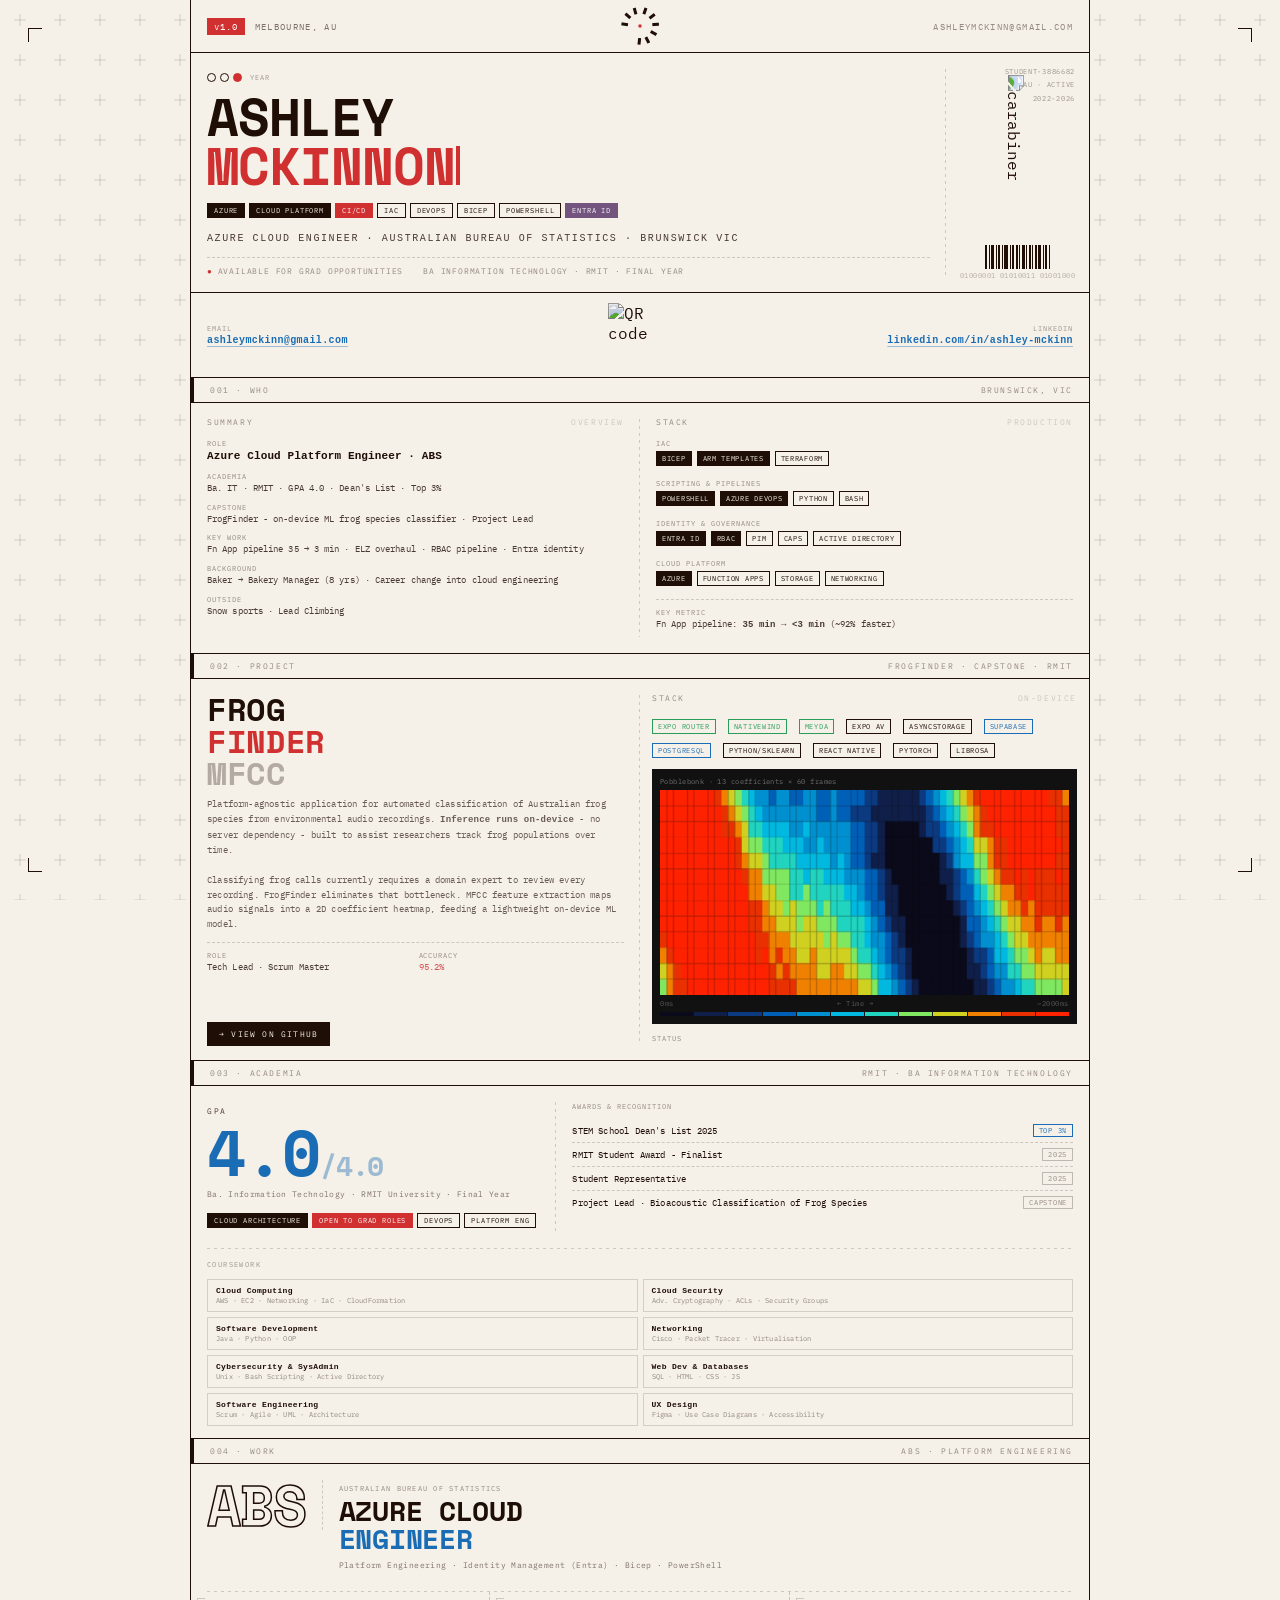
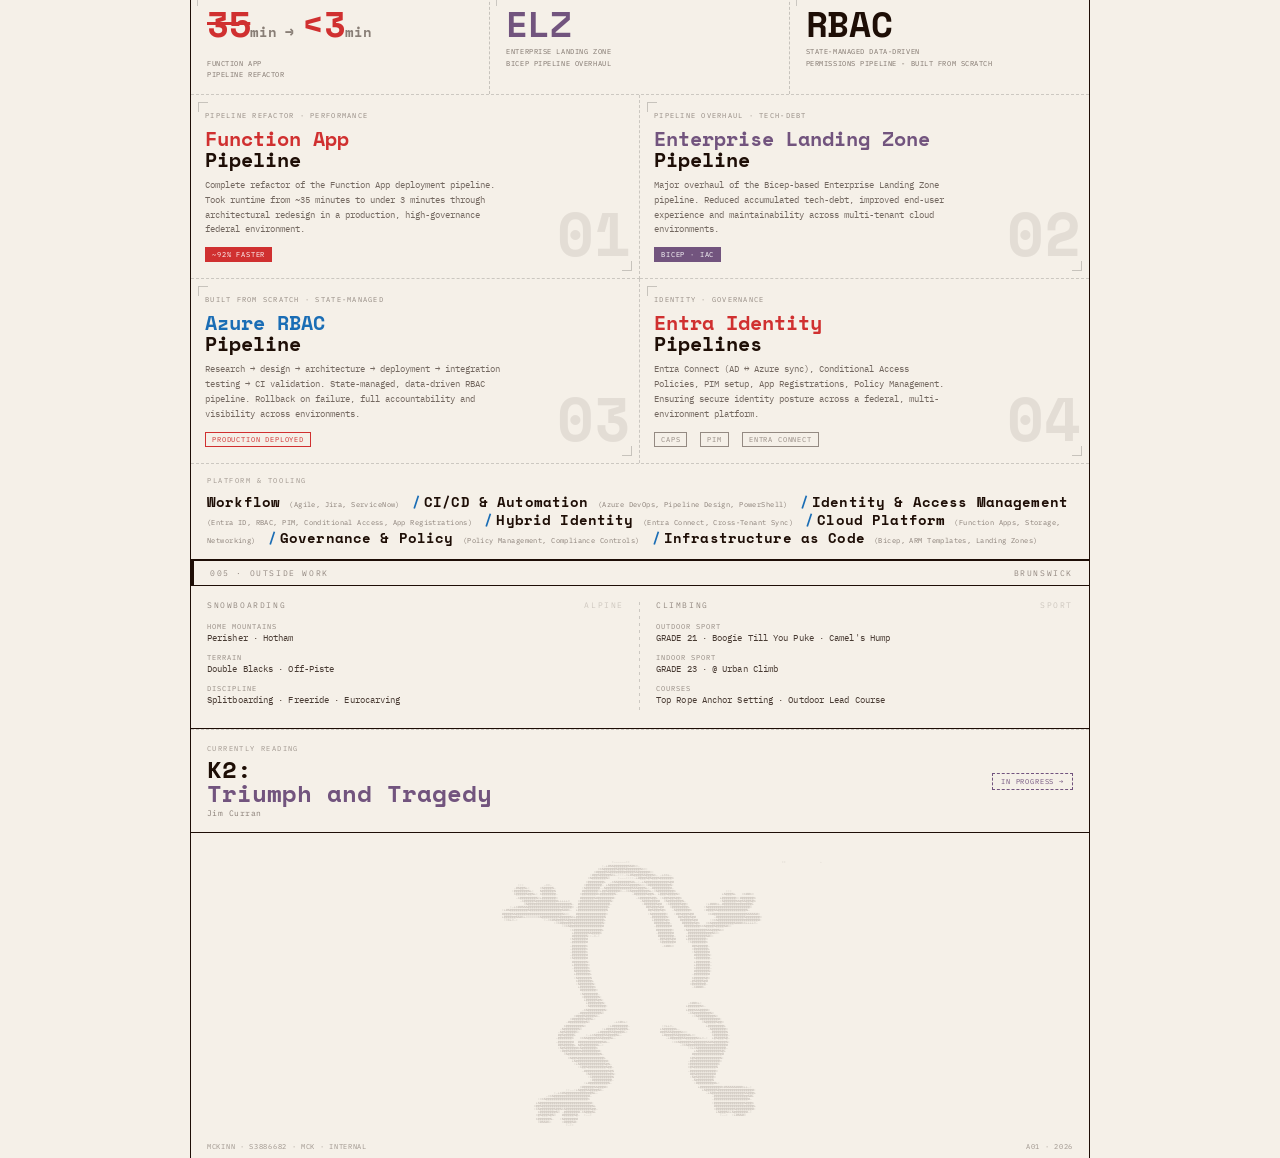
==== commit d882ca8a: "Minor changes" ====
--- a/index.html
+++ b/index.html
@@ -76,6 +76,21 @@
     </div>
   </section>
 
+  <!-- CONTACT BAR -->
+  <div class="contact-bar">
+    <div class="contact-item">
+      <span class="contact-key">Email</span>
+      <span class="contact-val"><a href="mailto:ashleymckinn@gmail.com">ashleymckinn@gmail.com</a></span>
+    </div>
+    <div class="contact-item" style="align-items:center;">
+      <img src="./images/developers-qr.png" alt="QR code" style="width:64px;height:64px;image-rendering:pixelated;mix-blend-mode:multiply;">
+    </div>
+    <div class="contact-item" style="align-items:flex-end;">
+      <span class="contact-key">LinkedIn</span>
+      <span class="contact-val"><a href="https://www.linkedin.com/in/ashley-mckinn/" target="_blank">linkedin.com/in/ashley-mckinn</a></span>
+    </div>
+  </div>
+
   <!-- 001 WHO + 002 STACK -->
   <div class="sec-label"><span>001 · WHO</span><span>Brunswick, VIC</span></div>
   <div class="body-grid">
@@ -95,7 +110,7 @@
       </div>
       <div class="entry">
         <span class="entry-key">Key Work</span>
-        <span class="entry-val sm">Fn App pipeline 35→&lt;3 min · ELZ overhaul · RBAC pipeline · Entra identity</span>
+        <span class="entry-val sm">Fn App pipeline 35 → 3 min · ELZ overhaul · RBAC pipeline · Entra identity</span>
       </div>
       <div class="entry">
         <span class="entry-key">Background</span>
@@ -107,7 +122,7 @@
       </div>
     </div>
     <div class="lbl-section">
-      <div class="lbl-sec-header"><span>002 · STACK</span><span class="sec-code">PRODUCTION</span></div>
+      <div class="lbl-sec-header"><span>STACK</span><span class="sec-code">PRODUCTION</span></div>
       <div class="entry" style="margin-bottom:10px;">
         <span class="entry-key">IaC</span>
         <div style="display:flex;flex-wrap:wrap;gap:3px;margin-top:3px;">
@@ -151,23 +166,8 @@
     </div>
   </div>
 
-  <!-- CONTACT BAR -->
-  <div class="contact-bar">
-    <div class="contact-item">
-      <span class="contact-key">Email</span>
-      <span class="contact-val"><a href="mailto:ashleymckinn@gmail.com">ashleymckinn@gmail.com</a></span>
-    </div>
-    <div class="contact-item" style="align-items:center;">
-      <img src="./images/developers-qr.png" alt="QR code" style="width:64px;height:64px;image-rendering:pixelated;mix-blend-mode:multiply;">
-    </div>
-    <div class="contact-item" style="align-items:flex-end;">
-      <span class="contact-key">LinkedIn</span>
-      <span class="contact-val"><a href="https://www.linkedin.com/in/ashley-mckinn/" target="_blank">linkedin.com/in/ashley-mckinn</a></span>
-    </div>
-  </div>
-
   <!-- PROJECT -->
-  <div class="sec-label"><span>003 · Project</span><span>FrogFinder · Capstone · RMIT</span></div>
+  <div class="sec-label"><span>002 · Project</span><span>FrogFinder · Capstone · RMIT</span></div>
   <div class="project-block">
     <div class="project-inner">
       <div class="proj-left">
@@ -234,7 +234,7 @@
   </div>
 
   <!-- ACADEMIA -->
-  <div class="sec-label"><span>004 · Academia</span><span>RMIT · Ba Information Technology</span></div>
+  <div class="sec-label"><span>003 · Academia</span><span>RMIT · Ba Information Technology</span></div>
   <div class="grad-block">
     <div class="grad-inner">
       <div class="gpa-block">
@@ -308,7 +308,7 @@
   </div>
 
   <!-- WORK -->
-  <div class="sec-label"><span>005 · Work</span><span>ABS · Platform Engineering</span></div>
+  <div class="sec-label"><span>004 · Work</span><span>ABS · Platform Engineering</span></div>
   <div class="work-block">
     <div class="work-hero">
       <div class="abs-logo">ABS</div>
@@ -321,7 +321,7 @@
 
     <div class="stat-strip">
       <div class="stat-cell">
-        <div class="stat-num"><span class="accent"><s>35</s></span><span class="unit">min → </span><span class="accent">&lt;3</span> <span class="unit">min</span></div>
+        <div class="stat-num"><span class="accent"><s>35</s></span><span class="unit">min → </span><span class="accent">&lt;3</span><span class="unit">min</span></div>
         <div class="stat-desc"><br>Function App <br> pipeline refactor</div>
       </div>
       <div class="stat-cell">
@@ -358,7 +358,7 @@
       </div>
       <div class="pipeline-card">
         <div class="pc-tag">Identity · Governance</div>
-        <div class="pc-title"><span class="accent">Entra Identity</span><br>Pipeline</div>
+        <div class="pc-title"><span class="accent">Entra Identity</span><br>Pipelines</div>
         <div class="pc-desc">Entra Connect (AD ↔ Azure sync), Conditional Access Policies, PIM setup, App Registrations, Policy Management. Ensuring secure identity posture across a federal, multi-environment platform.</div>
         <div>
           <span class="pc-badge def">CAPs</span>
@@ -384,7 +384,7 @@
   </div>
 
   <!-- OUTSIDE WORK -->
-  <div class="sec-label"><span>006 · Outside Work</span><span>Brunswick</span></div>
+  <div class="sec-label"><span>005 · Outside Work</span><span>Brunswick</span></div>
   <div class="interests-block">
     <div class="body-grid">
       <div class="lbl-section">
@@ -400,10 +400,6 @@
         <div class="entry">
           <span class="entry-key">Discipline</span>
           <span class="entry-val sm">Splitboarding · Freeride · Eurocarving</span>
-        </div>
-        <div class="entry">
-          <span class="entry-key">Binding Angles</span>
-          <span class="entry-val sm">+36° · +27°</span>
         </div>
       </div>
       <div class="lbl-section">
@@ -524,8 +520,7 @@
   </div>
 
   <footer>
-    <span>DYSTROPHIN · RAAVH74 · MCK · INTERNAL</span>
-    <span>Brunswick · Melbourne · AU</span>
+    <span>MCKINN · S3886682 · MCK · INTERNAL</span>
     <span>A01 · 2026</span>
   </footer>
 
--- a/styles.css
+++ b/styles.css
@@ -1,7 +1,7 @@
 *{margin:0;padding:0;box-sizing:border-box;}
 :root{
   --red:#d03030;--green:#2a9d5a;--blue:#1a6db5;--purple:#72547e;
-  --off:#f5f0e8;--ink:#1e0e06;--muted:rgba(30,14,6,0.45);
+  --off:#f5f0e8;--ink:#1e0e06;--muted:rgba(30,14,6,0.45);--sep:rgba(17,17,17,0.18);
   --mono:'IBM Plex Mono',monospace;--display:'Space Mono',monospace;
 }
 
@@ -45,8 +45,8 @@
 
 
 /* HERO */
-.hero{border-bottom:1.5px solid var(--ink);display:grid;grid-template-columns:1fr auto;position:relative;overflow:hidden;}
-.hero-left{padding:20px 16px 16px;border-right:1.5px solid var(--ink);}
+.hero{border-bottom:1px solid var(--ink);display:grid;grid-template-columns:1fr auto;position:relative;overflow:hidden;}
+.hero-left{padding:20px 16px 16px;background-image:repeating-linear-gradient(180deg,var(--sep) 0,var(--sep) 3px,transparent 3px,transparent 7px);background-position:right 16px;background-size:1px calc(100% - 32px);background-repeat:no-repeat;}
 .hero-right{padding:12px 14px;display:flex;flex-direction:column;justify-content:space-between;align-items:flex-end;min-width:130px;}
 
 /* reg marks */
@@ -71,7 +71,7 @@
 
 /* hero sub + status */
 .hero-sub{font-size:8px;letter-spacing:0.16em;text-transform:uppercase;opacity:0.55;margin-bottom:10px;line-height:1.7;}
-.status-bar{border-top:1px solid rgba(17,17,17,0.15);padding:8px 0 0;display:flex;gap:20px;font-size:8px;letter-spacing:0.1em;text-transform:uppercase;color:var(--muted);}
+.status-bar{border-top:1px dashed var(--sep);padding:8px 0 0;display:flex;gap:20px;font-size:8px;letter-spacing:0.1em;text-transform:uppercase;color:var(--muted);}
 .live::before{content:'●';color:var(--red);margin-right:5px;animation:blink 1.4s infinite;}
 @keyframes blink{0%,100%{opacity:1}50%{opacity:0.2}}
 
@@ -83,12 +83,12 @@
 .barcode-num{font-size:7px;letter-spacing:0.06em;opacity:0.3;margin-top:2px;text-align:center;}
 
 /* SEC LABEL */
-.sec-label{font-size:8px;letter-spacing:0.2em;text-transform:uppercase;color:var(--muted);padding:7px 16px;border-bottom:1px solid rgba(17,17,17,0.15);display:flex;justify-content:space-between;border-left:3px solid var(--ink);}
+.sec-label{font-size:8px;letter-spacing:0.2em;text-transform:uppercase;color:var(--muted);padding:7px 16px;border-bottom:1px solid var(--ink);display:flex;justify-content:space-between;border-left:3px solid var(--ink);}
 
 /* BODY GRID */
-.body-grid{display:grid;grid-template-columns:1fr 1fr;border-bottom:1.5px solid var(--ink);}
-.lbl-section{padding:14px 16px;border-right:1.5px solid var(--ink);}
-.lbl-section:last-child{border-right:none;}
+.body-grid{display:grid;grid-template-columns:1fr 1fr;border-bottom:1px solid var(--ink);}
+.lbl-section{padding:14px 16px;}
+.lbl-section:first-child{background-image:repeating-linear-gradient(180deg,var(--sep) 0,var(--sep) 3px,transparent 3px,transparent 7px);background-position:right 16px;background-size:1px calc(100% - 32px);background-repeat:no-repeat;}
 .lbl-sec-header{font-size:8px;letter-spacing:0.2em;text-transform:uppercase;opacity:0.45;margin-bottom:12px;display:flex;justify-content:space-between;}
 .sec-code{opacity:0.4;}
 
@@ -101,19 +101,19 @@
 .entry-val.green{color:var(--green);}
 .entry-val.blue{color:var(--blue);}
 .entry-grid{display:grid;grid-template-columns:1fr 1fr;gap:8px;}
-.entry-divider{border-top:1px solid rgba(17,17,17,0.12);margin:10px 0 8px;padding-top:8px;}
+.entry-divider{border-top:1px dashed var(--sep);margin:10px 0 8px;padding-top:8px;}
 
 /* PROJECT */
-.project-block{border-bottom:1.5px solid var(--ink);}
+.project-block{border-bottom:1px solid var(--ink);}
 .block-header{padding:8px 16px;border-bottom:1px solid rgba(17,17,17,0.18);display:flex;justify-content:space-between;align-items:center;font-size:8px;letter-spacing:0.15em;text-transform:uppercase;opacity:0.5;border-left:3px solid var(--ink);}
 .project-inner{display:grid;grid-template-columns:1fr 1fr;}
-.proj-left{border-right:1.5px solid var(--ink);padding:14px 16px;display:flex;flex-direction:column;}
+.proj-left{padding:14px 16px;display:flex;flex-direction:column;background-image:repeating-linear-gradient(180deg,var(--sep) 0,var(--sep) 3px,transparent 3px,transparent 7px);background-position:right 16px;background-size:1px calc(100% - 32px);background-repeat:no-repeat;}
 .proj-right{padding:14px 12px;}
 .proj-title{font-family:var(--display);font-size:32px;font-weight:700;text-transform:uppercase;letter-spacing:-0.01em;line-height:1;margin-bottom:6px;}
 .proj-title .sub{color:var(--red);}
 .proj-title .dim{opacity:0.3;}
 .proj-desc{font-size:9px;line-height:1.65;opacity:0.65;margin-top:8px;letter-spacing:0.02em;}
-.proj-spec{margin-top:10px;border-top:1px solid rgba(17,17,17,0.15);padding-top:8px;display:grid;grid-template-columns:1fr 1fr;gap:6px;}
+.proj-spec{margin-top:10px;border-top:1px dashed var(--sep);padding-top:8px;display:grid;grid-template-columns:1fr 1fr;gap:6px;}
 .proj-link{margin-top:auto;padding-top:14px;display:inline-flex;align-items:center;gap:6px;font-size:8px;letter-spacing:0.15em;text-decoration:none;color:var(--off);background:var(--ink);padding:7px 12px;text-transform:uppercase;transition:background 0.2s;align-self:flex-start;}
 .proj-link:hover{background:var(--red);}
 
@@ -133,17 +133,17 @@
 .colorbar-cell{flex:1;height:4px;}
 
 /* GRAD */
-.grad-block{border-bottom:1.5px solid var(--ink);}
+.grad-block{border-bottom:1px solid var(--ink);}
 .grad-inner{display:grid;grid-template-columns:auto 1fr;}
-.gpa-block{padding:20px 20px 20px 16px;border-right:1.5px solid var(--ink);flex-shrink:0;display:flex;flex-direction:column;justify-content:center;}
+.gpa-block{padding:20px 20px 20px 16px;flex-shrink:0;display:flex;flex-direction:column;justify-content:center;background-image:repeating-linear-gradient(180deg,var(--sep) 0,var(--sep) 3px,transparent 3px,transparent 7px);background-position:right 16px;background-size:1px calc(100% - 32px);background-repeat:no-repeat;}
 .gpa-num{font-family:var(--display);font-size:64px;line-height:1;color:var(--blue);letter-spacing:-0.02em;font-weight:700;}
 .gpa-label{font-size:7px;letter-spacing:0.18em;text-transform:uppercase;opacity:0.45;margin-top:3px;}
 .gpa-sub{font-size:8px;opacity:0.55;margin-top:4px;letter-spacing:0.04em;line-height:1.6;}
 .grad-right{padding:16px;}
-.award-row{font-size:9px;padding:5px 0;border-bottom:1px solid rgba(17,17,17,0.1);letter-spacing:0.02em;display:flex;justify-content:space-between;align-items:center;gap:12px;}
+.award-row{font-size:9px;padding:5px 0;border-bottom:1px dashed var(--sep);letter-spacing:0.02em;display:flex;justify-content:space-between;align-items:center;gap:12px;}
 .award-row:last-child{border-bottom:none;}
 .award-tag{font-size:7px;letter-spacing:0.1em;text-transform:uppercase;padding:1px 5px;border:1px solid rgba(17,17,17,0.25);color:var(--muted);white-space:nowrap;}
-.coursework-block{padding:12px 16px;border-top:1px solid rgba(17,17,17,0.15);}
+.coursework-block{padding:12px 16px;background-image:repeating-linear-gradient(90deg,var(--sep) 0,var(--sep) 3px,transparent 3px,transparent 7px);background-position:16px top;background-size:calc(100% - 32px) 1px;background-repeat:no-repeat;}
 .coursework-eyebrow{font-size:7px;letter-spacing:0.2em;text-transform:uppercase;opacity:0.4;margin-bottom:10px;}
 .coursework-grid{display:grid;grid-template-columns:1fr 1fr;gap:5px;}
 .course-item{padding:6px 8px;border:1px solid rgba(17,17,17,0.15);}
@@ -151,15 +151,15 @@
 .course-sub{font-size:7px;opacity:0.45;letter-spacing:0.03em;margin-top:1px;display:block;}
 
 /* WORK */
-.work-block{border-bottom:1.5px solid var(--ink);}
-.work-hero{padding:16px;display:grid;grid-template-columns:auto 1fr;gap:0;border-bottom:1px solid rgba(17,17,17,0.15);align-items:start;}
-.abs-logo{font-family:var(--display);font-size:56px;line-height:0.9;-webkit-text-stroke:1.5px var(--ink);color:transparent;letter-spacing:-0.02em;padding-right:16px;border-right:1px solid rgba(17,17,17,0.18);margin-right:16px;font-weight:700;}
+.work-block{border-bottom:1px solid var(--ink);}
+.work-hero{padding:16px;display:grid;grid-template-columns:auto 1fr;gap:0;align-items:start;background-image:repeating-linear-gradient(90deg,var(--sep) 0,var(--sep) 3px,transparent 3px,transparent 7px);background-position:16px bottom;background-size:calc(100% - 32px) 1px;background-repeat:no-repeat;}
+.abs-logo{font-family:var(--display);font-size:56px;line-height:0.9;-webkit-text-stroke:1.5px var(--ink);color:transparent;letter-spacing:-0.02em;padding-right:16px;border-right:1px dashed var(--sep);margin-right:16px;font-weight:700;}
 .work-title-block{padding:4px 0;}
 .work-org{font-size:7px;letter-spacing:0.18em;text-transform:uppercase;opacity:0.45;margin-bottom:4px;}
 .work-role{font-family:var(--display);font-size:28px;line-height:1;letter-spacing:-0.01em;font-weight:700;}
 .work-role .accent{color:var(--blue);}
 .work-focus{font-size:8px;opacity:0.55;margin-top:6px;letter-spacing:0.05em;line-height:1.7;}
-.stat-strip{display:grid;grid-template-columns:repeat(3,1fr);border-bottom:1px solid rgba(17,17,17,0.15);}
+.stat-strip{display:grid;grid-template-columns:repeat(3,1fr);border-bottom:1px dashed var(--sep);}
 .stat-cell{padding:14px 16px;border-right:1px dashed rgba(17,17,17,0.2);position:relative;}
 .stat-cell:last-child{border-right:none;}
 .stat-cell::before{content:'';position:absolute;top:6px;left:6px;width:7px;height:7px;border-top:1px solid rgba(17,17,17,0.18);border-left:1px solid rgba(17,17,17,0.18);}
@@ -170,7 +170,7 @@
 .stat-num .purple{color:var(--purple);}
 .stat-desc{font-size:7px;opacity:0.55;letter-spacing:0.08em;text-transform:uppercase;margin-top:4px;line-height:1.6;}
 .pipelines-grid{display:grid;grid-template-columns:1fr 1fr;}
-.pipeline-card{padding:16px 14px;border-right:1px solid rgba(17,17,17,0.18);border-bottom:1px solid rgba(17,17,17,0.18);position:relative;overflow:hidden;}
+.pipeline-card{padding:16px 14px;border-right:1px dashed var(--sep);border-bottom:1px dashed var(--sep);position:relative;overflow:hidden;}
 .pipeline-card.dark{background:var(--ink);}
 .pipeline-card:nth-child(2n){border-right:none;}
 .pipeline-card:nth-last-child(-n+2){border-bottom:none;}
@@ -196,16 +196,16 @@
 .pc-badge.def{color:var(--muted);}
 .pipeline-card.dark .pc-badge.def{color:rgba(255,255,255,0.35);border-color:rgba(255,255,255,0.2);}
 .pc-num{font-family:var(--display);font-size:60px;line-height:1;position:absolute;right:8px;bottom:14px;opacity:0.08;font-weight:700;}
-.tech-slash-block{padding:12px 16px;border-top:1px solid rgba(17,17,17,0.15);border-bottom:1.5px solid var(--ink);}
+.tech-slash-block{padding:12px 16px;border-top:1px dashed var(--sep);border-bottom:1px solid var(--ink);}
 .slash-eyebrow{font-size:7px;letter-spacing:0.22em;text-transform:uppercase;opacity:0.4;margin-bottom:8px;}
 .slash-text{font-family:var(--display);font-size:14px;line-height:1.3;color:var(--ink);letter-spacing:0.01em;font-weight:700;}
 .slash-text .sep{color:var(--blue);margin:0 3px;}
 .slash-text .sub{font-family:var(--mono);font-size:7px;opacity:0.5;font-weight:400;letter-spacing:0.06em;}
 
 /* INTERESTS */
-.interests-block{border-bottom:1.5px solid var(--ink);}
+.interests-block{border-bottom:1px solid var(--ink);}
 .interests-grid{display:grid;grid-template-columns:repeat(3,1fr);}
-.int-card{padding:14px;border-right:1px solid rgba(17,17,17,0.18);}
+.int-card{padding:14px;border-right:1px dashed var(--sep);}
 .int-card:last-child{border-right:none;}
 .int-card.dark{background:var(--ink);}
 .int-num{font-family:var(--display);font-size:28px;line-height:1;-webkit-text-stroke:1px var(--ink);color:transparent;font-weight:700;}
@@ -214,7 +214,7 @@
 .int-card.dark .int-title{color:var(--off);}
 .int-detail{font-size:8px;opacity:0.55;line-height:1.6;margin-top:5px;}
 .int-card.dark .int-detail{color:rgba(255,255,255,0.4);}
-.reading-card{grid-column:span 3;border-top:1px solid rgba(17,17,17,0.15);padding:14px 16px;display:flex;align-items:center;justify-content:space-between;gap:16px;}
+.reading-card{grid-column:span 3;border-top:1px dashed var(--sep);padding:14px 16px;display:flex;align-items:center;justify-content:space-between;gap:16px;}
 .reading-eyebrow{font-size:7px;letter-spacing:0.2em;text-transform:uppercase;opacity:0.4;margin-bottom:4px;}
 .reading-title{font-family:var(--display);font-size:24px;line-height:1;color:var(--ink);font-weight:700;}
 .reading-title .purple{color:var(--purple);}
@@ -222,7 +222,7 @@
 .reading-badge{font-size:7px;letter-spacing:0.12em;text-transform:uppercase;padding:3px 8px;border:1px dashed var(--purple);color:var(--purple);white-space:nowrap;}
 
 /* CONTACT BAR */
-.contact-bar{border-bottom:1.5px solid var(--ink);padding:10px 16px;display:grid;grid-template-columns:1fr auto 1fr;align-items:center;}
+.contact-bar{border-bottom:1px solid var(--ink);padding:10px 16px;display:grid;grid-template-columns:1fr auto 1fr;align-items:center;}
 .contact-item{display:flex;flex-direction:column;gap:2px;}
 .contact-key{font-size:7px;letter-spacing:0.15em;text-transform:uppercase;opacity:0.4;}
 .contact-val{font-size:10px;letter-spacing:0.04em;font-weight:600;}
@@ -239,15 +239,17 @@
 @media(max-width:900px){
   .carabiner{display:none;}
   .hero{grid-template-columns:1fr;}
-  .hero-right{border-top:1.5px solid var(--ink);flex-direction:row;justify-content:space-between;min-width:auto;}
+  .hero-right{border-top:1px solid var(--ink);flex-direction:row;justify-content:space-between;min-width:auto;}
   .body-grid{grid-template-columns:1fr;}
-  .lbl-section{border-right:none;border-bottom:1.5px solid var(--ink);}
+  .lbl-section{border-right:none;border-bottom:1px solid var(--ink);}
+  .lbl-section:first-child{background-image:none;}
   .project-inner{grid-template-columns:1fr;}
-  .proj-left{border-right:none;border-bottom:1px solid rgba(17,17,17,0.18);}
+  .proj-left{border-right:none;border-bottom:1px dashed var(--sep);background-image:none;}
   .grad-inner{grid-template-columns:1fr;}
-  .gpa-block{border-right:none;border-bottom:1px solid rgba(17,17,17,0.18);padding-right:0;}
+  .gpa-block{border-right:none;border-bottom:1px dashed var(--sep);padding-right:0;background-image:none;}
+  .hero-left{background-image:none;}
   .work-hero{grid-template-columns:1fr;}
-  .abs-logo{border-right:none;border-bottom:1px solid rgba(17,17,17,0.18);padding-right:0;margin-right:0;padding-bottom:12px;margin-bottom:12px;}
+  .abs-logo{border-right:none;border-bottom:1px dashed var(--sep);padding-right:0;margin-right:0;padding-bottom:12px;margin-bottom:12px;}
   .stat-strip{grid-template-columns:1fr;}
   .pipelines-grid{grid-template-columns:1fr;}
   .pipeline-card{border-right:none;}
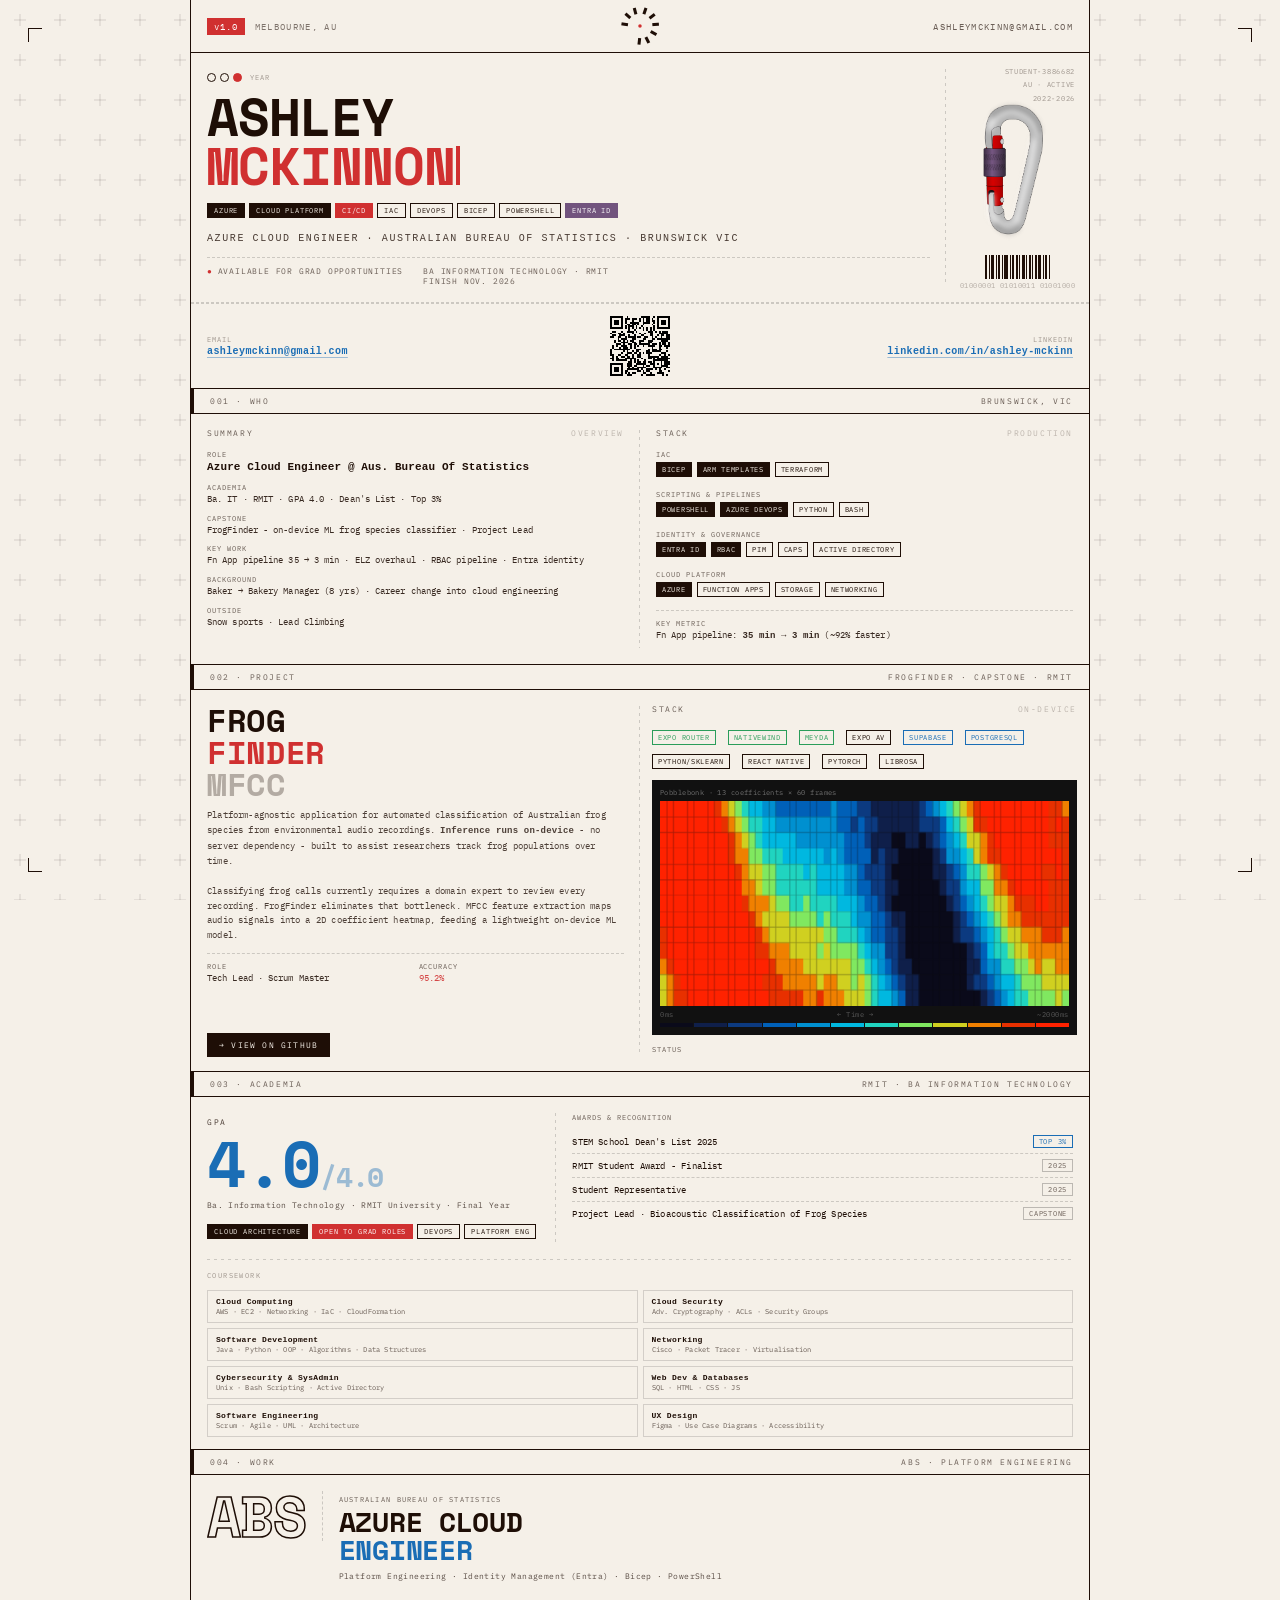
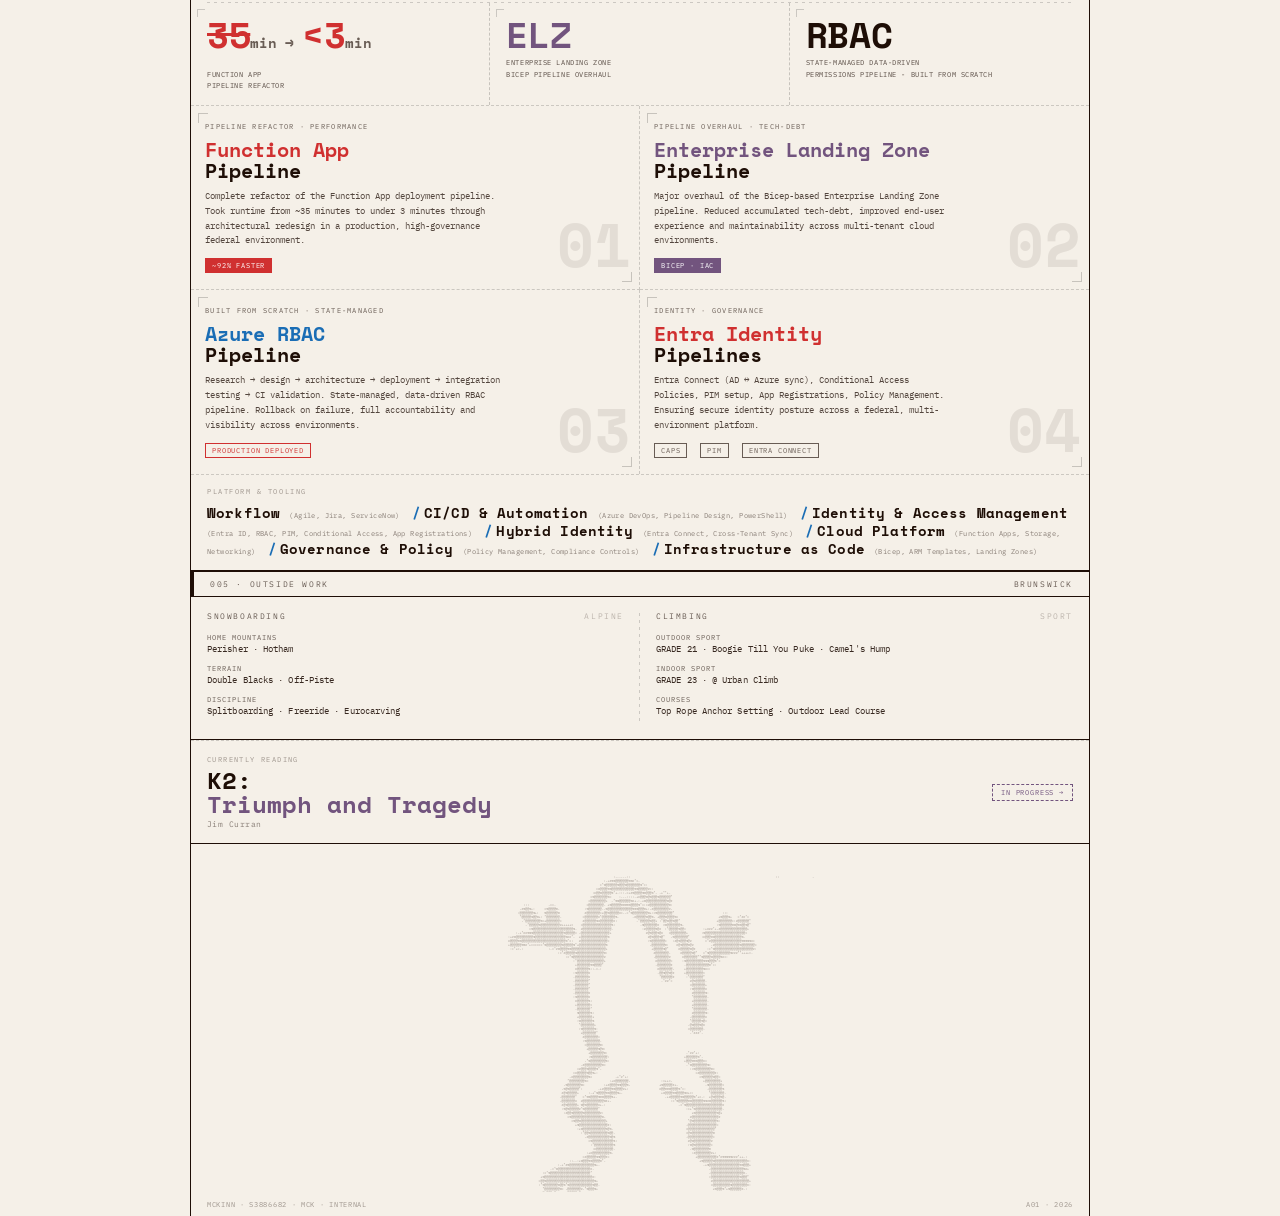
==== commit 3599715d: "Update inner lines to seperate sections, update info based on feedback." ====
--- a/index.html
+++ b/index.html
@@ -30,7 +30,7 @@
     <div class="nav-right">ashleymckinn@gmail.com</div>
   </nav>
 
-  <img class="carabiner" src="./images/caribiner.png" alt="carabiner">
+  <img class="carabiner" src="./components/caribiner.png" alt="carabiner">
 
   <!-- HERO -->
   <section class="hero">
@@ -58,7 +58,7 @@
       <div class="hero-sub" style="opacity:0.8;font-size:10px;font-weight:500;">Azure Cloud Engineer · Australian Bureau of Statistics · Brunswick VIC</div>
       <div class="status-bar">
         <span class="live">Available for grad opportunities</span>
-        <span>Ba Information Technology · RMIT · Final Year</span>
+        <span>Ba Information Technology · RMIT <br> Finish NOV. 2026</span>
       </div>
     </div>
     <div class="hero-right">
@@ -83,7 +83,7 @@
       <span class="contact-val"><a href="mailto:ashleymckinn@gmail.com">ashleymckinn@gmail.com</a></span>
     </div>
     <div class="contact-item" style="align-items:center;">
-      <img src="./images/developers-qr.png" alt="QR code" style="width:64px;height:64px;image-rendering:pixelated;mix-blend-mode:multiply;">
+      <img src="./components/developers-qr.png" alt="QR code" style="width:64px;height:64px;image-rendering:pixelated;mix-blend-mode:multiply;">
     </div>
     <div class="contact-item" style="align-items:flex-end;">
       <span class="contact-key">LinkedIn</span>
@@ -98,7 +98,7 @@
       <div class="lbl-sec-header"><span>SUMMARY</span><span class="sec-code">OVERVIEW</span></div>
       <div class="entry">
         <span class="entry-key">Role</span>
-        <span class="entry-val">Azure Cloud Platform Engineer · ABS</span>
+        <span class="entry-val">Azure Cloud Engineer @ Aus. Bureau Of Statistics</span>
       </div>
       <div class="entry">
         <span class="entry-key">Academia</span>
@@ -161,7 +161,7 @@
       </div>
       <div class="entry-divider">
         <span class="entry-key">Key Metric</span>
-        <span class="entry-val sm">Fn App pipeline: <strong>35 min → &lt;3 min</strong> (~92% faster)</span>
+        <span class="entry-val sm">Fn App pipeline: <strong>35 min → 3 min</strong> (~92% faster)</span>
       </div>
     </div>
   </div>
@@ -197,7 +197,6 @@
           <span class="mini-badge green">NativeWind</span>
           <span class="mini-badge green">Meyda</span>
           <span class="mini-badge">Expo AV</span>
-          <span class="mini-badge">AsyncStorage</span>
           <span class="mini-badge blue">Supabase</span>
           <span class="mini-badge blue">PostgreSQL</span>
           <span class="mini-badge">Python/Sklearn</span>
@@ -281,7 +280,7 @@
         </div>
         <div class="course-item">
           <span class="course-name">Software Development</span>
-          <span class="course-sub">Java · Python · OOP</span>
+          <span class="course-sub">Java · Python · OOP · Algorithms · Data Structures</span>
         </div>
         <div class="course-item">
           <span class="course-name">Networking</span>
@@ -429,94 +428,9 @@
       </div>
     </div>
   </div>
-
-  <!-- FROG -->
+  
   <div class="frog-block">
-    <pre class="frog-art">                                                                                      :------::                                                                            ::                 -
-                                                                                 :-+#%%@@@@@@@%%#*=-
-                                                                               =*%@@@@@@%@@@%@@@@@@@%*=:
-                                                                             =#@@@@%%@@@@@@@@@@@@%%@@@@@#=:
-                                                                           :#@@%@@@@@%*+-:::-=+#%@@@@%%@@@%*- -+**+-
-                                                                          =%@@@@@@@%=    :---::::-+#@@@%@%@@@%@@@@@@*
-                                                                         =@@@@@@@@+  -*%%@@@@@@%#+-:-+%@@@@@@@@@@@%@#
-                                       :::          -==-                =@@@@@@@@- +%@@@@@%%%%%@@@@%*=:=#@@@@@@@@@@%:
-                                     -#%@@%+:     =%@@@@%-             :%@@@@@@@--%@@@@@@@@@@@@@%%%@@@%+:-#@@@@@@@@#-
-                                    :@@@@@@@%+:   %@@@@@@%             #@@@@@@@=+@@%@@@@@#=--=*%@@@@@@@@%+:=%@@@@@@@@*                         :::
-                                     *@@@@@%@@%+: *@@@@@@@-           =@@@@@@@#*@@@@@@@%-       -#@@@@@%@@%- +@@@%@@@@%=                     +%@@@%+   =*##*=
-                                      -*@@@@@@@@%=+@@@@@@@=           #@@@@@@%#@@@@@@@#:          -*@@@@@%@@+ :*@@%@@%@@*                   +@@@@@@@=:#@@@@@@*
-                                        -*@@@@@%@@@@@@@@@@#+++++=    =@@@@@@@@@@@@@@@%:             -%@@@@@@@#  =%@@@@@@@%-                 :%@@@@@@%%@%%@@%@*
-                                          =%@@@@@@@@@@@@@@@@@@@@@%-  #@@@@@@@@@@@@@@@-               :#@@@@@%@#  :*@@@@@%@@=         :+###*+-#@@@@@@@@@@@@@@+
-                                   :-+*##%%%@@@@@@@@@@@@@@@@%@@@@@= -@@@@@@@@@@@@@@@+                  #@%@@@%@#   =@@@@@@@@+       :%@@@@@@@@@@@@@@@@@@@@@=
-                               :+#%@@@@@@@@@%@@@@@@@@@@@@@@@@%##*-  +@@@@@@@@@@@@@@%                    #@%@@@%@*   -%@@@@@@@*      :#@@@%%@@@@@@@@@@@@@@%-
-                               #@@@@%%@@@@@@@@@@@@@@@@@@@@@@@%*=:   #@@@@@@@@@@@@@@=                    :%@@@@@@@=   :#@%@@@%@#       =*#@@@@@@@@@@@@@@@@%%%%%#=
-                               +@@@@@@%%#*+======*%@@@@@@@@%@@@@@%*+@@@@@@@@@@@@@@%                      -@@@@@@@%:    #@%@@@%@#         -#@@@@@@@@@@@@@%@@@@@@@=
-                                :=*+=-:             :-=*#%@@@@%%@@@@@@@@@@@@@@@@@@+                       +@@@@@%@*     #@@@@@%@#      :=*%@@@@@@@@@@@@@@@@@@@@#:
-                                                         :=*#@@@@@%@@@@@@@@@@@@@@%:                        #@@@@@@@-     #@@@@@%@*   =*%@@@@@@@@@@@%###**++++=-
-                                                             :=*%@@@@@@@@@@@@@@@@#                         -@@@@@@@#      #@@@@@@@**%@@@@%@@@@%#=:
-                                                                 :*@@@@@@@@@@@@@@+                          #@@@@@@@=     :%@@@@@@@@@%%%@@@%*=
-                                                                  +@@@@@@@%%@@@@*                           -@@@@@@@#      -@@@@@@@@@@@@%*=:
-                                                                  #@@@@@@%::-=-:                             #@@@@@@@-     +@@@@@@@@@%#=:
-                                                                 :%@@@@@@#                                   -@@%@@%@#     +@@@@@@@@@=
-                                                                 -@@@@@@@#                                    *@@@@@@#      :*@@@@@@@*
-                                                                 -@@@@@@@*                                     -*##*=         #@%@@@@@-
-                                                                 -@@@@@@@*                                                    =@@@@@@@+
-                                                                 -@@@@@@@*                                                    :%@@@@@@#
-                                                                 -@@@@@@@#                                                     #@@@@@@%:
-                                                                 :%@@@@@@#                                                     *@@@@@@@-
-                                                                  #@@@@@@%:                                                    +@@@@@@@-
-                                                                  +@@@@@@@=                                                    +@@@@@@@-
-                                                                  -@@@@@@@*                                                    *@@@@@@@-
-                                                                   %@@@@@@%:                                                   #@@@@@@%:
-                                                                   +@@@@@@@+                                                  -@@@@@@@#
-                                                                   :%@@@@@@%                                                  *@@@@@%@=
-                                                                    *@@@@@@@+                                                -@%@@@%@#
-                                                                    :%@@@@@@%:                                               =@@@@@@@-
-                                                                     +@@@@@@@*                                                -*###*-
-                                                                      #@@@@@@@=
-                                                                      :%@@@@@@@-
-                                                                       =@@@@@@@%:
-                                                                        +@@@@@%@%:
-                                                                         +@@@@@@@%:                                         -*##*+:
-                                                                         :%@@@@@@@@:                                       +@@@@@@%*-
-                                                                       -*%@@@@@@@@%:                                       +@@@%%%@@@#=
-                                                                     -#@@@@@@@@@%=                                          -*%@@@@@@@@%=
-                                                                   =#@@@%@@@@%*-                                              :=%@@@@@@@@%=
-                                                                 =#@@@@@%@@%+:                                                   =#@@@@@@@@#:
-                                                               -#@@@@@@@@%=            -+*#*+:                                     =%@@@@@%@@=
-                                                              *@@@@@@@@%=           :+#@@@@@@@-                :=++=-                +@@@@@@@@+
-                                                            -%@@@@@@@%=          :+#@@@@%%@@@%-               +%@@@@@#+-              -%@@@@@@@=
-                                                           -%@%@@@@@*:        -+#@@@@%%@@@@#+:                #@@%%%@@@@%*=:           -@@@@@@@%
-                                                           #@%@@@@@+     :-+*%@@@@%%@@@@%+-                    +#@@@@%%@@@@%#+=:        *@@@@@@@-
-                                                          -@@@@@@@*   =*%%@@@@%%%@@@@%+-                         -+#@@@@@%%@@@@@%*+=-:  +@%@@@%@-
-                                                          -@@@@@@@#  #@@@@@@@@@@@%#+-                               :=*%@@@@@%%@@@@@@%%#%@@@@@@%:
-                                                           #@%@@@@@+ %@%@@@@@@#+-:                                      -=*%@@@@@@@@@@@@@@@@@@@#
-                                                           :%@%@@@@@#*%@@@@@@@*                                             :=+*%@@@@@@@@@@@@@@-
-                                                            :#@@%@@@@@%@@@@@@@@#:                                              +%@@@@@@@@@@@%@+
-                                                              =%@@@@@@@@@@@@@@@@%-                                            #@@@@@@@@@@@@@@#
-                                                                =%@@%@@@@@@@@@@@@@+                                          *@%@@@@@@@@@@@@%:
-                                                                  +%@@@@@@@@@@@@@@@#:                                       -@@@@@@@@@@@@@@@=
-                                                                   :+%@@@@@@@@@@@@%@%-                                      =@@@@@@@@@@@@@@*
-                                                                     :*@@%@@@@@@@@@%@@-                                     =@%@@@@@@@@@@@%
-                                                                       -#@@@@@@@@@@@%@%                                     -@@@@@@@@@@@@@=
-                                                                         =%@@@@@@@@@@@%:                                     #@%@@@@@@@@@#
-                                                                          :*@@@@@@@@@@%                                      :%@%@@@@@@@@=
-                                                                           :#@@@@@@@@@-                                       -%@@@@@@@@%
-                                                                        :+#@@@@@@@@@%-                                         :#@@@@@@@@#+:
-                                                                      =#@@@@@%%@@@#=                                             +@@@@@@@@@@#*#%%%%%###*++-:
-                                                               ::--:+%@@@%%@@@@%*-                                                 +%@@@@@%@@@@@@@@@@@@@@@@@#:
-                                                         :-+*#%@@@@@@@@@@@@@%+-                                                      -+%@@@@@@@@@@@@@@@@%%@@@+
-                                                     -=*%@@@@@@@@@@@@@@@@@#-                                                            -@@@@@@@@@@@@@@@@@%#+
-                                                 :=*%@@@@@@@@@@@@@@@@@@@@@*                                                             -@@@@@@@@@@@@@@@@@#-
-                                                +%@@@@@@@@@@@@@@@@@@@@@@@@@#:                                                           :@@@@@@@@@@@@@@@%@@@*
-                                               =@@%@@@@@@@@@@@@@@@@@@@@@@@@@%+                                                           #@@@@@@@@@@@@@@@@@@@+
-                                               :*%@@@@@@@%@@%*%@@@@@@@@@@@@%@@-                                                          =@@@@@@@@@%@@@@@@@@#:
-                                                 *@@@@@@@@%= -@@@@@@@#-*%@@@%+                                                            +%@@@%*+%@@@@@@#-:
-                                                =@%@@@%@%=   #@@@@@%@-  :--:                                                                :--:  :+#%%#=
-                                                *@@@@@@%-   :%@@@@@@#
-                                                 =#%%#*:     =#@@@%#:
-                                                               :-::
-
-                                                                                                                                                                                                        </pre>
+     <object data="components/frog-ascii.html" type="text/html" style="width:100%;height:320px;border:none;display:block;"></object>
   </div>
 
   <footer>
--- a/styles.css
+++ b/styles.css
@@ -1,7 +1,7 @@
 *{margin:0;padding:0;box-sizing:border-box;}
 :root{
   --red:#d03030;--green:#2a9d5a;--blue:#1a6db5;--purple:#72547e;
-  --off:#f5f0e8;--ink:#1e0e06;--muted:rgba(30,14,6,0.45);--sep:rgba(17,17,17,0.18);
+  --off:#f5f0e8;--ink:#1e0e06;--muted:rgba(30,14,6,0.65);--sep:rgba(17,17,17,0.18);
   --mono:'IBM Plex Mono',monospace;--display:'Space Mono',monospace;
 }
 
@@ -45,7 +45,7 @@
 
 
 /* HERO */
-.hero{border-bottom:1px solid var(--ink);display:grid;grid-template-columns:1fr auto;position:relative;overflow:hidden;}
+.hero{border-bottom:1px dashed var(--sep);display:grid;grid-template-columns:1fr auto;position:relative;overflow:hidden;}
 .hero-left{padding:20px 16px 16px;background-image:repeating-linear-gradient(180deg,var(--sep) 0,var(--sep) 3px,transparent 3px,transparent 7px);background-position:right 16px;background-size:1px calc(100% - 32px);background-repeat:no-repeat;}
 .hero-right{padding:12px 14px;display:flex;flex-direction:column;justify-content:space-between;align-items:flex-end;min-width:130px;}
 
@@ -70,7 +70,7 @@
 .chip.purple{background:var(--purple);border-color:var(--purple);color:#fff;}
 
 /* hero sub + status */
-.hero-sub{font-size:8px;letter-spacing:0.16em;text-transform:uppercase;opacity:0.55;margin-bottom:10px;line-height:1.7;}
+.hero-sub{font-size:8px;letter-spacing:0.16em;text-transform:uppercase;opacity:0.72;margin-bottom:10px;line-height:1.7;}
 .status-bar{border-top:1px dashed var(--sep);padding:8px 0 0;display:flex;gap:20px;font-size:8px;letter-spacing:0.1em;text-transform:uppercase;color:var(--muted);}
 .live::before{content:'●';color:var(--red);margin-right:5px;animation:blink 1.4s infinite;}
 @keyframes blink{0%,100%{opacity:1}50%{opacity:0.2}}
@@ -89,14 +89,14 @@
 .body-grid{display:grid;grid-template-columns:1fr 1fr;border-bottom:1px solid var(--ink);}
 .lbl-section{padding:14px 16px;}
 .lbl-section:first-child{background-image:repeating-linear-gradient(180deg,var(--sep) 0,var(--sep) 3px,transparent 3px,transparent 7px);background-position:right 16px;background-size:1px calc(100% - 32px);background-repeat:no-repeat;}
-.lbl-sec-header{font-size:8px;letter-spacing:0.2em;text-transform:uppercase;opacity:0.45;margin-bottom:12px;display:flex;justify-content:space-between;}
+.lbl-sec-header{font-size:8px;letter-spacing:0.2em;text-transform:uppercase;opacity:0.65;margin-bottom:12px;display:flex;justify-content:space-between;}
 .sec-code{opacity:0.4;}
 
 /* ENTRY */
 .entry{margin-bottom:9px;}
-.entry-key{font-size:7px;letter-spacing:0.14em;text-transform:uppercase;opacity:0.45;display:block;margin-bottom:1px;}
+.entry-key{font-size:7px;letter-spacing:0.14em;text-transform:uppercase;opacity:0.65;display:block;margin-bottom:1px;}
 .entry-val{font-size:11px;font-weight:600;letter-spacing:0.01em;display:block;line-height:1.3;}
-.entry-val.sm{font-size:9px;font-weight:400;opacity:0.8;}
+.entry-val.sm{font-size:9px;font-weight:400;opacity:0.88;}
 .entry-val.red{color:var(--red);}
 .entry-val.green{color:var(--green);}
 .entry-val.blue{color:var(--blue);}
@@ -112,7 +112,7 @@
 .proj-title{font-family:var(--display);font-size:32px;font-weight:700;text-transform:uppercase;letter-spacing:-0.01em;line-height:1;margin-bottom:6px;}
 .proj-title .sub{color:var(--red);}
 .proj-title .dim{opacity:0.3;}
-.proj-desc{font-size:9px;line-height:1.65;opacity:0.65;margin-top:8px;letter-spacing:0.02em;}
+.proj-desc{font-size:9px;line-height:1.65;opacity:0.78;margin-top:8px;letter-spacing:0.02em;}
 .proj-spec{margin-top:10px;border-top:1px dashed var(--sep);padding-top:8px;display:grid;grid-template-columns:1fr 1fr;gap:6px;}
 .proj-link{margin-top:auto;padding-top:14px;display:inline-flex;align-items:center;gap:6px;font-size:8px;letter-spacing:0.15em;text-decoration:none;color:var(--off);background:var(--ink);padding:7px 12px;text-transform:uppercase;transition:background 0.2s;align-self:flex-start;}
 .proj-link:hover{background:var(--red);}
@@ -137,8 +137,8 @@
 .grad-inner{display:grid;grid-template-columns:auto 1fr;}
 .gpa-block{padding:20px 20px 20px 16px;flex-shrink:0;display:flex;flex-direction:column;justify-content:center;background-image:repeating-linear-gradient(180deg,var(--sep) 0,var(--sep) 3px,transparent 3px,transparent 7px);background-position:right 16px;background-size:1px calc(100% - 32px);background-repeat:no-repeat;}
 .gpa-num{font-family:var(--display);font-size:64px;line-height:1;color:var(--blue);letter-spacing:-0.02em;font-weight:700;}
-.gpa-label{font-size:7px;letter-spacing:0.18em;text-transform:uppercase;opacity:0.45;margin-top:3px;}
-.gpa-sub{font-size:8px;opacity:0.55;margin-top:4px;letter-spacing:0.04em;line-height:1.6;}
+.gpa-label{font-size:7px;letter-spacing:0.18em;text-transform:uppercase;opacity:0.65;margin-top:3px;}
+.gpa-sub{font-size:8px;opacity:0.72;margin-top:4px;letter-spacing:0.04em;line-height:1.6;}
 .grad-right{padding:16px;}
 .award-row{font-size:9px;padding:5px 0;border-bottom:1px dashed var(--sep);letter-spacing:0.02em;display:flex;justify-content:space-between;align-items:center;gap:12px;}
 .award-row:last-child{border-bottom:none;}
@@ -148,27 +148,27 @@
 .coursework-grid{display:grid;grid-template-columns:1fr 1fr;gap:5px;}
 .course-item{padding:6px 8px;border:1px solid rgba(17,17,17,0.15);}
 .course-name{font-size:8px;font-weight:600;letter-spacing:0.04em;display:block;}
-.course-sub{font-size:7px;opacity:0.45;letter-spacing:0.03em;margin-top:1px;display:block;}
+.course-sub{font-size:7px;opacity:0.65;letter-spacing:0.03em;margin-top:1px;display:block;}
 
 /* WORK */
 .work-block{border-bottom:1px solid var(--ink);}
 .work-hero{padding:16px;display:grid;grid-template-columns:auto 1fr;gap:0;align-items:start;background-image:repeating-linear-gradient(90deg,var(--sep) 0,var(--sep) 3px,transparent 3px,transparent 7px);background-position:16px bottom;background-size:calc(100% - 32px) 1px;background-repeat:no-repeat;}
 .abs-logo{font-family:var(--display);font-size:56px;line-height:0.9;-webkit-text-stroke:1.5px var(--ink);color:transparent;letter-spacing:-0.02em;padding-right:16px;border-right:1px dashed var(--sep);margin-right:16px;font-weight:700;}
 .work-title-block{padding:4px 0;}
-.work-org{font-size:7px;letter-spacing:0.18em;text-transform:uppercase;opacity:0.45;margin-bottom:4px;}
+.work-org{font-size:7px;letter-spacing:0.18em;text-transform:uppercase;opacity:0.65;margin-bottom:4px;}
 .work-role{font-family:var(--display);font-size:28px;line-height:1;letter-spacing:-0.01em;font-weight:700;}
 .work-role .accent{color:var(--blue);}
-.work-focus{font-size:8px;opacity:0.55;margin-top:6px;letter-spacing:0.05em;line-height:1.7;}
+.work-focus{font-size:8px;opacity:0.72;margin-top:6px;letter-spacing:0.05em;line-height:1.7;}
 .stat-strip{display:grid;grid-template-columns:repeat(3,1fr);border-bottom:1px dashed var(--sep);}
 .stat-cell{padding:14px 16px;border-right:1px dashed rgba(17,17,17,0.2);position:relative;}
 .stat-cell:last-child{border-right:none;}
 .stat-cell::before{content:'';position:absolute;top:6px;left:6px;width:7px;height:7px;border-top:1px solid rgba(17,17,17,0.18);border-left:1px solid rgba(17,17,17,0.18);}
 .stat-num{font-family:var(--display);font-size:36px;line-height:1;letter-spacing:-0.01em;font-weight:700;}
-.stat-num .unit{font-size:14px;opacity:0.5;}
+.stat-num .unit{font-size:14px;opacity:0.65;}
 .stat-num .accent{color:var(--red);}
 .stat-num .blue{color:var(--blue);}
 .stat-num .purple{color:var(--purple);}
-.stat-desc{font-size:7px;opacity:0.55;letter-spacing:0.08em;text-transform:uppercase;margin-top:4px;line-height:1.6;}
+.stat-desc{font-size:7px;opacity:0.72;letter-spacing:0.08em;text-transform:uppercase;margin-top:4px;line-height:1.6;}
 .pipelines-grid{display:grid;grid-template-columns:1fr 1fr;}
 .pipeline-card{padding:16px 14px;border-right:1px dashed var(--sep);border-bottom:1px dashed var(--sep);position:relative;overflow:hidden;}
 .pipeline-card.dark{background:var(--ink);}
@@ -179,14 +179,14 @@
 .pipeline-card::after{bottom:7px;right:7px;border-bottom:1px solid rgba(17,17,17,0.2);border-right:1px solid rgba(17,17,17,0.2);}
 .pipeline-card.dark::before{border-color:rgba(255,255,255,0.15);}
 .pipeline-card.dark::after{border-color:rgba(255,255,255,0.15);}
-.pc-tag{font-size:7px;letter-spacing:0.18em;text-transform:uppercase;opacity:0.45;margin-bottom:8px;}
+.pc-tag{font-size:7px;letter-spacing:0.18em;text-transform:uppercase;opacity:0.65;margin-bottom:8px;}
 .pipeline-card.dark .pc-tag{color:rgba(255,255,255,0.4);}
 .pc-title{font-family:var(--display);font-size:20px;line-height:1.05;margin-bottom:8px;color:var(--ink);font-weight:700;}
 .pipeline-card.dark .pc-title{color:var(--off);}
 .pc-title .accent{color:var(--red);}
 .pc-title .blue{color:var(--blue);}
 .pc-title .purple{color:var(--purple);}
-.pc-desc{font-size:9px;line-height:1.65;opacity:0.6;max-width:300px;}
+.pc-desc{font-size:9px;line-height:1.65;opacity:0.75;max-width:300px;}
 .pipeline-card.dark .pc-desc{color:rgba(255,255,255,0.5);}
 .pc-badge{display:inline-block;margin-top:10px;margin-right:3px;font-size:7px;letter-spacing:0.12em;text-transform:uppercase;padding:2px 6px;border:1px solid currentColor;}
 .pc-badge.red{color:var(--red);border-color:var(--red);}
@@ -212,7 +212,7 @@
 .int-card.dark .int-num{-webkit-text-stroke-color:var(--blue);}
 .int-title{font-size:10px;font-weight:600;letter-spacing:0.04em;margin-top:10px;}
 .int-card.dark .int-title{color:var(--off);}
-.int-detail{font-size:8px;opacity:0.55;line-height:1.6;margin-top:5px;}
+.int-detail{font-size:8px;opacity:0.72;line-height:1.6;margin-top:5px;}
 .int-card.dark .int-detail{color:rgba(255,255,255,0.4);}
 .reading-card{grid-column:span 3;border-top:1px dashed var(--sep);padding:14px 16px;display:flex;align-items:center;justify-content:space-between;gap:16px;}
 .reading-eyebrow{font-size:7px;letter-spacing:0.2em;text-transform:uppercase;opacity:0.4;margin-bottom:4px;}
@@ -222,7 +222,7 @@
 .reading-badge{font-size:7px;letter-spacing:0.12em;text-transform:uppercase;padding:3px 8px;border:1px dashed var(--purple);color:var(--purple);white-space:nowrap;}
 
 /* CONTACT BAR */
-.contact-bar{border-bottom:1px solid var(--ink);padding:10px 16px;display:grid;grid-template-columns:1fr auto 1fr;align-items:center;}
+.contact-bar{border-top:1px dashed var(--sep);border-bottom:1px solid var(--ink);padding:10px 16px;display:grid;grid-template-columns:1fr auto 1fr;align-items:center;}
 .contact-item{display:flex;flex-direction:column;gap:2px;}
 .contact-key{font-size:7px;letter-spacing:0.15em;text-transform:uppercase;opacity:0.4;}
 .contact-val{font-size:10px;letter-spacing:0.04em;font-weight:600;}
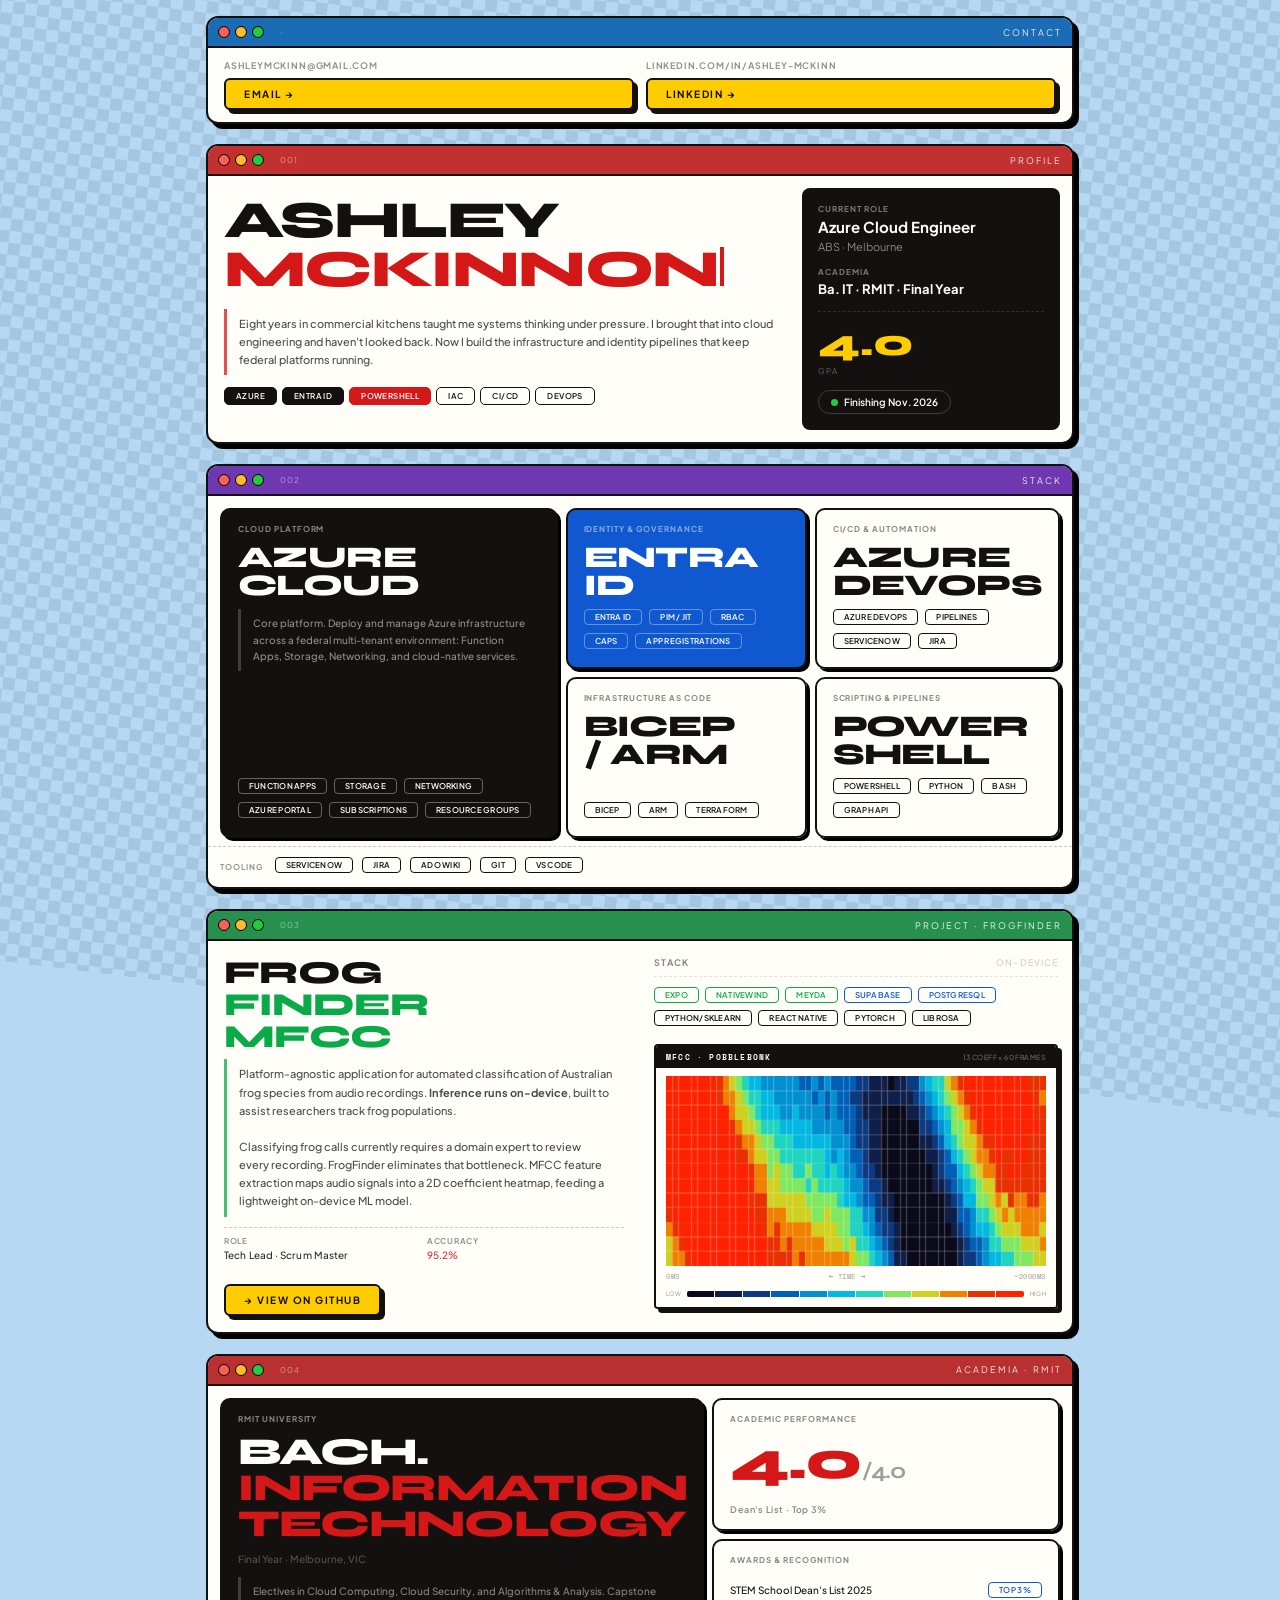
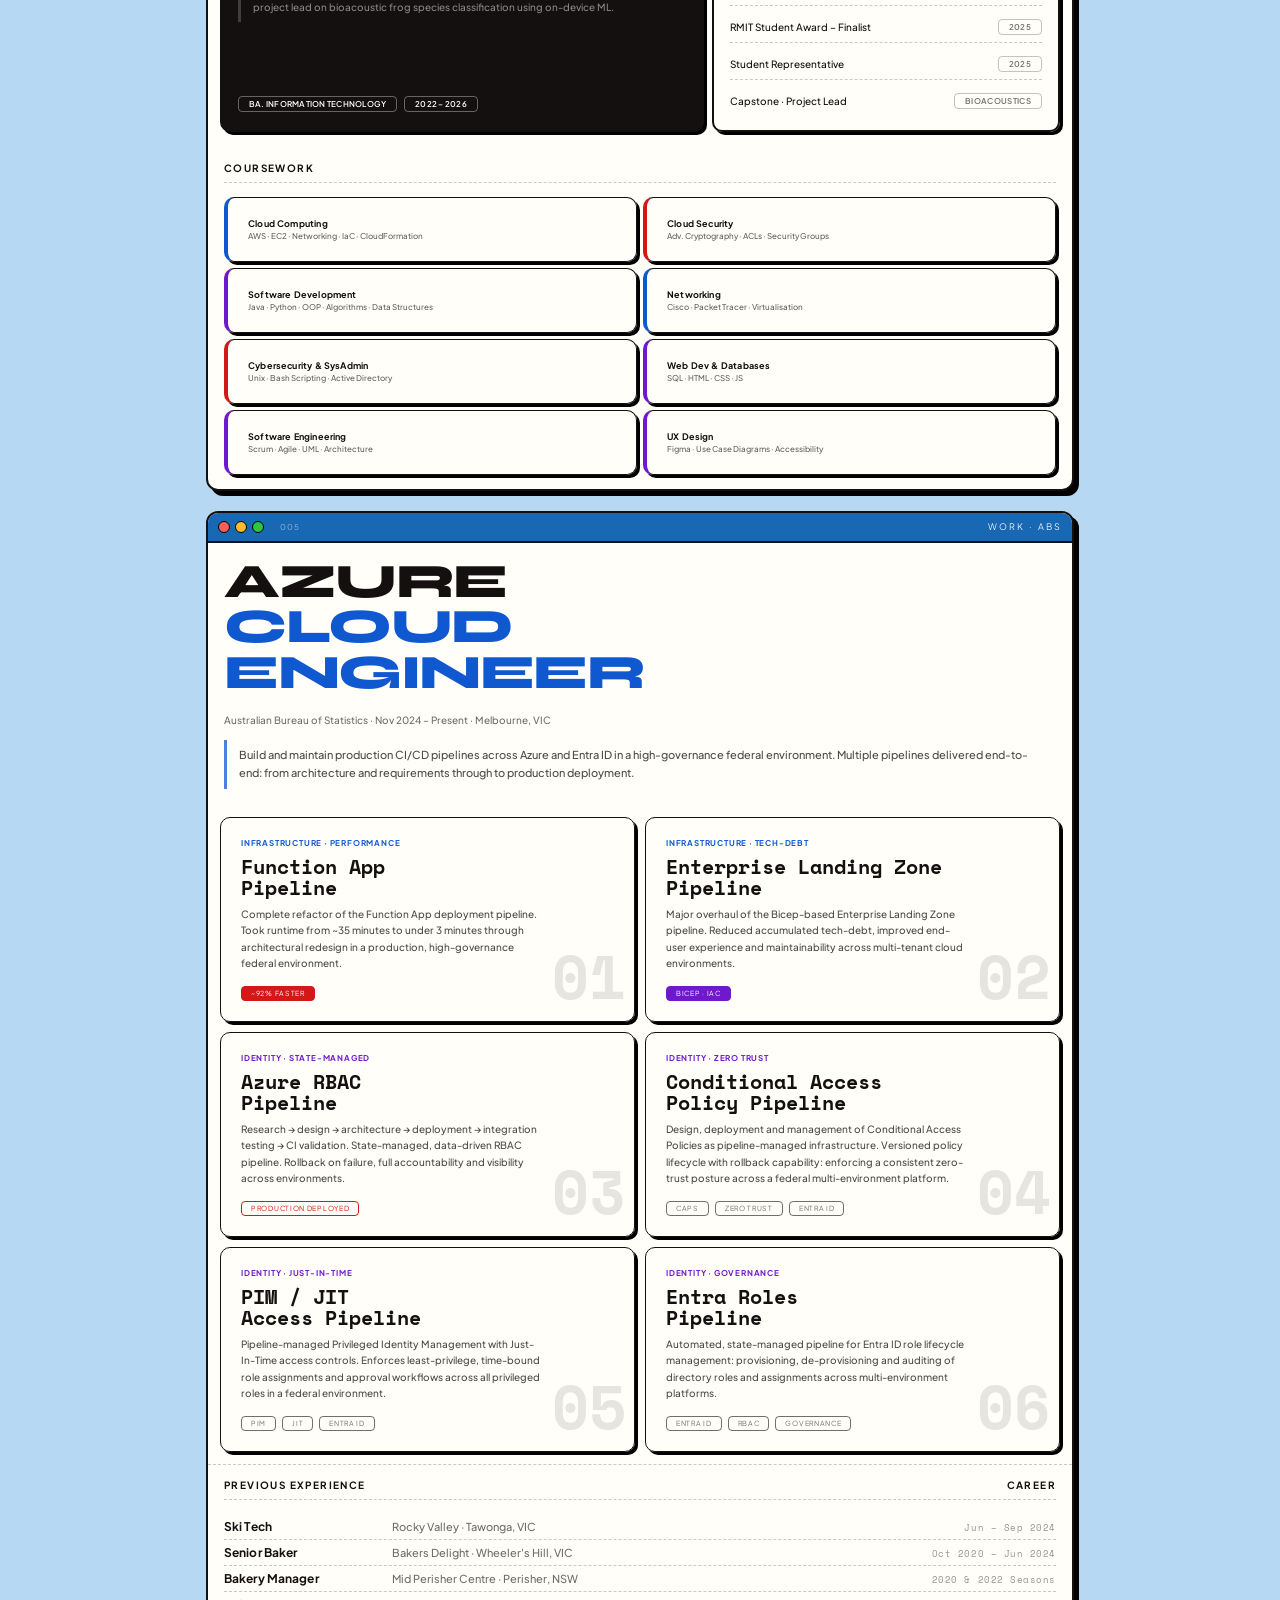
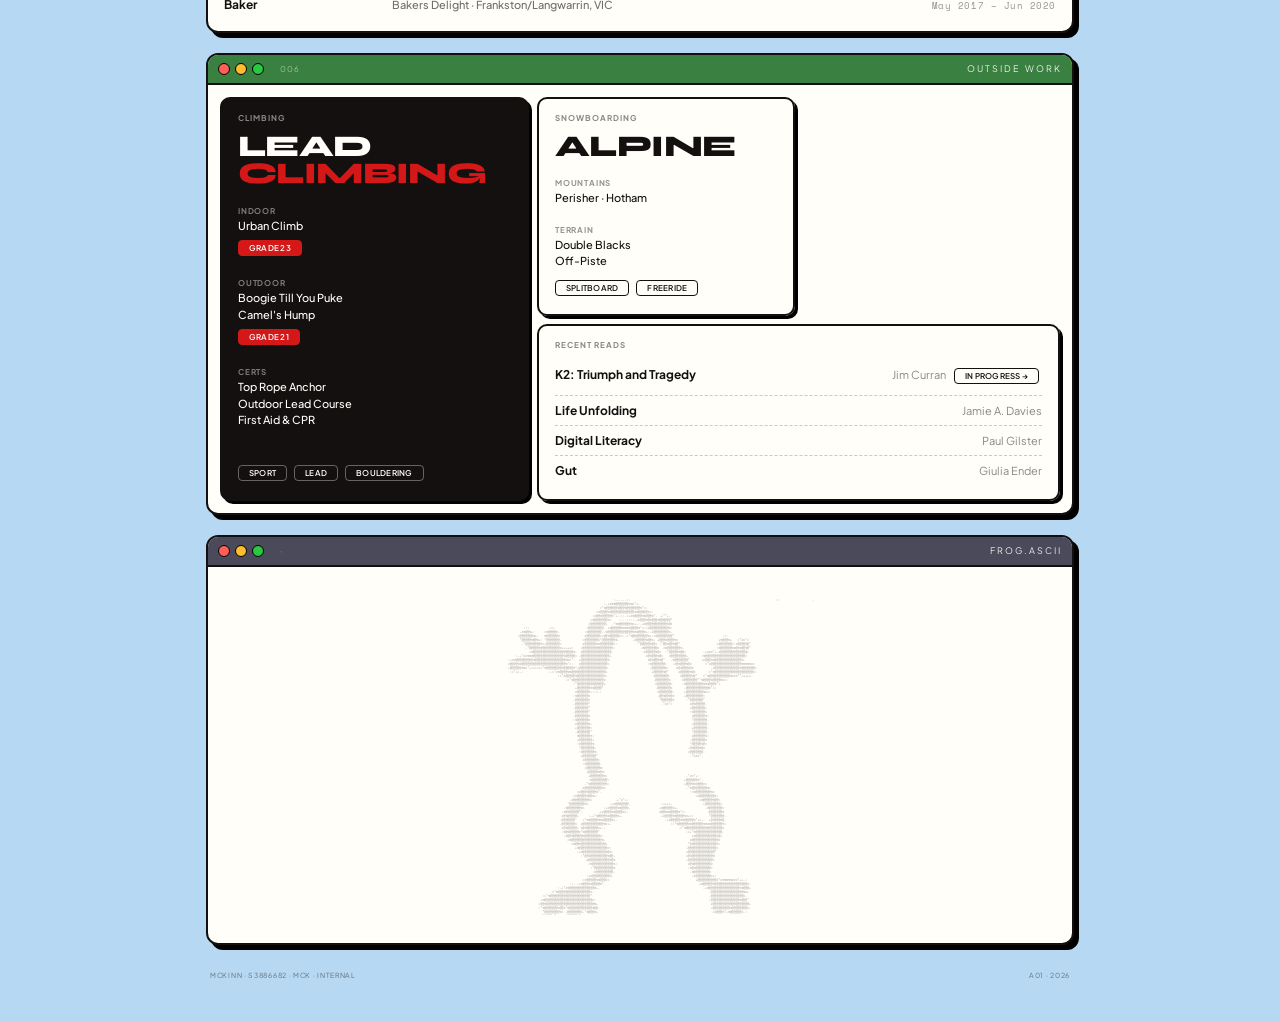
==== commit 207b7de7: "updatre" ====
--- a/index.html
+++ b/index.html
@@ -4,433 +4,535 @@
 <meta charset="UTF-8">
 <meta name="viewport" content="width=device-width, initial-scale=1.0, viewport-fit=cover">
 <title>Ash McKinnon</title>
-<link href="https://fonts.googleapis.com/css2?family=IBM+Plex+Mono:wght@400;500;600;700&family=Space+Mono:wght@400;700&display=swap" rel="stylesheet">
+<link href="https://fonts.googleapis.com/css2?family=Plus+Jakarta+Sans:wght@400;500;600;700;800&family=Space+Mono:wght@400;700&family=Syne:wght@700;800&display=swap" rel="stylesheet">
 <link rel="stylesheet" href="styles.css">
 </head>
 <body>
 <div class="page">
 
-  <!-- NAV -->
-  <nav>
-    <div style="display:flex;align-items:center;gap:10px;">
-      <span class="nav-tag">v1.0</span>
-      <span style="font-size:9px;letter-spacing:0.15em;text-transform:uppercase;opacity:0.55;">Melbourne, AU</span>
-    </div>
-    <div class="nav-spinner" id="navSpinner">
-      <svg viewBox="0 0 100 100" xmlns="http://www.w3.org/2000/svg">
-        <defs>
-          <path id="circle-path" d="M 50,50 m -32,0 a 32,32 0 1,1 64,0 a 32,32 0 1,1 -64,0"/>
-        </defs>
-        <text font-family="'IBM Plex Mono', monospace" font-size="11.5" fill="currentColor" letter-spacing="2.5">
-          <textPath href="#circle-path">█ █ █ █ █ █ █ █ █  </textPath>
-        </text>
-        <circle cx="50" cy="50" r="4" fill="var(--red)"/>
-      </svg>
-    </div>
-    <div class="nav-right">ashleymckinn@gmail.com</div>
-  </nav>
-
-  <img class="carabiner" src="./components/caribiner.png" alt="carabiner">
-
-  <!-- HERO -->
-  <section class="hero">
-    <div class="hero-left">
-      <div class="reg-marks">
-        <div class="reg-circle"></div>
-        <div class="reg-circle"></div>
-        <div class="reg-circle red"></div>
-        <span class="reg-label">YEAR</span>
-      </div>
-      <div style="margin-bottom:12px;">
-        <span class="name-lg">ASHLEY</span>
-        <span class="name-lg accent">McKINNON<span class="cursor"></span></span>
-      </div>
-      <div class="hero-tags">
-        <span class="chip inv">Azure</span>
-        <span class="chip inv">Cloud Platform</span>
-        <span class="chip red">CI/CD</span>
-        <span class="chip">IaC</span>
-        <span class="chip">DevOps</span>
-        <span class="chip">Bicep</span>
-        <span class="chip">PowerShell</span>
-        <span class="chip purple">Entra ID</span>
-      </div>
-      <div class="hero-sub" style="opacity:0.8;font-size:10px;font-weight:500;">Azure Cloud Engineer · Australian Bureau of Statistics · Brunswick VIC</div>
-      <div class="status-bar">
-        <span class="live">Available for grad opportunities</span>
-        <span>Ba Information Technology · RMIT <br> Finish NOV. 2026</span>
-      </div>
-    </div>
-    <div class="hero-right">
-      <div class="serial">
-        STUDENT-3886682<br>
-        AU · ACTIVE<br>
-        2022-2026
-      </div>
-      <div>
-        <div class="barcode" style="margin-top:10px;">
-          <div class="bc-bar" style="width:2px"></div><div class="bc-bar" style="width:1px"></div><div class="bc-bar" style="width:3px"></div><div class="bc-bar" style="width:1px"></div><div class="bc-bar" style="width:2px"></div><div class="bc-bar" style="width:1px"></div><div class="bc-bar" style="width:4px"></div><div class="bc-bar" style="width:1px"></div><div class="bc-bar" style="width:2px"></div><div class="bc-bar" style="width:2px"></div><div class="bc-bar" style="width:1px"></div><div class="bc-bar" style="width:3px"></div><div class="bc-bar" style="width:1px"></div><div class="bc-bar" style="width:2px"></div><div class="bc-bar" style="width:1px"></div><div class="bc-bar" style="width:2px"></div><div class="bc-bar" style="width:3px"></div><div class="bc-bar" style="width:1px"></div><div class="bc-bar" style="width:2px"></div><div class="bc-bar" style="width:1px"></div>
-        </div>
-        <div class="barcode-num">01000001 01010011 01001000</div>
-      </div>
-    </div>
-  </section>
-
-  <!-- CONTACT BAR -->
-  <div class="contact-bar">
-    <div class="contact-item">
-      <span class="contact-key">Email</span>
-      <span class="contact-val"><a href="mailto:ashleymckinn@gmail.com">ashleymckinn@gmail.com</a></span>
-    </div>
-    <div class="contact-item" style="align-items:center;">
-      <img src="./components/developers-qr.png" alt="QR code" style="width:64px;height:64px;image-rendering:pixelated;mix-blend-mode:multiply;">
-    </div>
-    <div class="contact-item" style="align-items:flex-end;">
-      <span class="contact-key">LinkedIn</span>
-      <span class="contact-val"><a href="https://www.linkedin.com/in/ashley-mckinn/" target="_blank">linkedin.com/in/ashley-mckinn</a></span>
-    </div>
-  </div>
-
-  <!-- 001 WHO + 002 STACK -->
-  <div class="sec-label"><span>001 · WHO</span><span>Brunswick, VIC</span></div>
-  <div class="body-grid">
-    <div class="lbl-section">
-      <div class="lbl-sec-header"><span>SUMMARY</span><span class="sec-code">OVERVIEW</span></div>
-      <div class="entry">
-        <span class="entry-key">Role</span>
-        <span class="entry-val">Azure Cloud Engineer @ Aus. Bureau Of Statistics</span>
-      </div>
-      <div class="entry">
-        <span class="entry-key">Academia</span>
-        <span class="entry-val sm">Ba. IT · RMIT · GPA 4.0 · Dean's List · Top 3%</span>
-      </div>
-      <div class="entry">
-        <span class="entry-key">Capstone</span>
-        <span class="entry-val sm">FrogFinder - on-device ML frog species classifier · Project Lead</span>
-      </div>
-      <div class="entry">
-        <span class="entry-key">Key Work</span>
-        <span class="entry-val sm">Fn App pipeline 35 → 3 min · ELZ overhaul · RBAC pipeline · Entra identity</span>
-      </div>
-      <div class="entry">
-        <span class="entry-key">Background</span>
-        <span class="entry-val sm">Baker → Bakery Manager (8 yrs) · Career change into cloud engineering</span>
-      </div>
-      <div class="entry">
-        <span class="entry-key">Outside</span>
-        <span class="entry-val sm">Snow sports · Lead Climbing</span>
-      </div>
-    </div>
-    <div class="lbl-section">
-      <div class="lbl-sec-header"><span>STACK</span><span class="sec-code">PRODUCTION</span></div>
-      <div class="entry" style="margin-bottom:10px;">
-        <span class="entry-key">IaC</span>
-        <div style="display:flex;flex-wrap:wrap;gap:3px;margin-top:3px;">
-          <span class="mini-badge inv">Bicep</span>
-          <span class="mini-badge inv">ARM Templates</span>
-          <span class="mini-badge">Terraform</span>
-        </div>
-      </div>
-      <div class="entry" style="margin-bottom:10px;">
-        <span class="entry-key">Scripting &amp; Pipelines</span>
-        <div style="display:flex;flex-wrap:wrap;gap:3px;margin-top:3px;">
-          <span class="mini-badge inv">PowerShell</span>
-          <span class="mini-badge inv">Azure DevOps</span>
-          <span class="mini-badge">Python</span>
-          <span class="mini-badge">Bash</span>
-        </div>
-      </div>
-      <div class="entry" style="margin-bottom:10px;">
-        <span class="entry-key">Identity &amp; Governance</span>
-        <div style="display:flex;flex-wrap:wrap;gap:3px;margin-top:3px;">
-          <span class="mini-badge inv">Entra ID</span>
-          <span class="mini-badge inv">RBAC</span>
-          <span class="mini-badge">PIM</span>
-          <span class="mini-badge">CAPs</span>
-          <span class="mini-badge">Active Directory</span>
-        </div>
-      </div>
-      <div class="entry" style="margin-bottom:10px;">
-        <span class="entry-key">Cloud Platform</span>
-        <div style="display:flex;flex-wrap:wrap;gap:3px;margin-top:3px;">
-          <span class="mini-badge inv">Azure</span>
-          <span class="mini-badge">Function Apps</span>
-          <span class="mini-badge">Storage</span>
-          <span class="mini-badge">Networking</span>
-        </div>
-      </div>
-      <div class="entry-divider">
-        <span class="entry-key">Key Metric</span>
-        <span class="entry-val sm">Fn App pipeline: <strong>35 min → 3 min</strong> (~92% faster)</span>
-      </div>
-    </div>
-  </div>
-
-  <!-- PROJECT -->
-  <div class="sec-label"><span>002 · Project</span><span>FrogFinder · Capstone · RMIT</span></div>
-  <div class="project-block">
-    <div class="project-inner">
-      <div class="proj-left">
-        <div>
-          <div class="proj-title">FROG<br><span class="sub">FINDER</span><br><span class="dim">MFCC</span></div>
-          <p class="proj-desc">
-            Platform-agnostic application for automated classification of Australian frog species from environmental audio recordings. <strong>Inference runs on-device</strong> - no server dependency - built to assist researchers track frog populations over time.<br><br>
-            Classifying frog calls currently requires a domain expert to review every recording. FrogFinder eliminates that bottleneck. MFCC feature extraction maps audio signals into a 2D coefficient heatmap, feeding a lightweight on-device ML model.
-          </p>
-          <div class="proj-spec">
-            <div class="entry">
-              <span class="entry-key">Role</span>
-              <span class="entry-val sm">Tech Lead · Scrum Master</span>
-            </div>
-            <div class="entry">
-              <span class="entry-key">Accuracy</span>
-              <span class="entry-val sm red">95.2%</span>
-            </div>
-          </div>
-        </div>
-        <a class="proj-link" href="https://github.com/S3886682/project-pobblebonk" target="_blank">→ View on GitHub</a>
-      </div>
-      <div class="proj-right">
-        <div class="lbl-sec-header" style="margin-bottom:10px;"><span>STACK</span><span class="sec-code">ON-DEVICE</span></div>
-        <div>
-          <span class="mini-badge green">Expo Router</span>
-          <span class="mini-badge green">NativeWind</span>
-          <span class="mini-badge green">Meyda</span>
-          <span class="mini-badge">Expo AV</span>
-          <span class="mini-badge blue">Supabase</span>
-          <span class="mini-badge blue">PostgreSQL</span>
-          <span class="mini-badge">Python/Sklearn</span>
-          <span class="mini-badge">React Native</span>
-          <span class="mini-badge">PyTorch</span>
-          <span class="mini-badge">Librosa</span>
-        </div>
-        <div class="heatmap-wrap">
-          <div class="heatmap-label-sm">Pobblebonk · 13 coefficients × 60 frames</div>
-          <canvas id="heatmapCanvas" width="320" height="160" style="width:100%;display:block;"></canvas>
-          <div class="heatmap-axes">
-            <span>0ms</span><span>← Time →</span><span>~2000ms</span>
-          </div>
-          <div class="colorbar">
-            <div class="colorbar-cell" style="background:#0a0a1a;"></div>
-            <div class="colorbar-cell" style="background:#0f1f4a;"></div>
-            <div class="colorbar-cell" style="background:#0c3a80;"></div>
-            <div class="colorbar-cell" style="background:#0060b8;"></div>
-            <div class="colorbar-cell" style="background:#0090d0;"></div>
-            <div class="colorbar-cell" style="background:#00b8e0;"></div>
-            <div class="colorbar-cell" style="background:#20d4c0;"></div>
-            <div class="colorbar-cell" style="background:#80e860;"></div>
-            <div class="colorbar-cell" style="background:#d0d020;"></div>
-            <div class="colorbar-cell" style="background:#f08000;"></div>
-            <div class="colorbar-cell" style="background:#e83000;"></div>
-            <div class="colorbar-cell" style="background:#ff2200;"></div>
-          </div>
-        </div>
-        <div style="margin-top:10px;">
-          <span class="entry-key" style="display:block;margin-bottom:3px;">Status</span>
-        </div>
-      </div>
-    </div>
-  </div>
-
-  <!-- ACADEMIA -->
-  <div class="sec-label"><span>003 · Academia</span><span>RMIT · Ba Information Technology</span></div>
-  <div class="grad-block">
-    <div class="grad-inner">
-      <div class="gpa-block">
-        <span class="entry-key" style="margin-bottom:4px;opacity:0.8;font-size:8px;letter-spacing:0.2em;">GPA</span>
-        <div class="gpa-num">4.0<span style="font-size:28px;opacity:0.4;">/4.0</span></div>
-        <div class="gpa-sub">Ba. Information Technology · RMIT University · Final Year </div>
-        <div style="margin-top:12px;display:flex;flex-wrap:wrap;gap:4px;">
-          <span class="chip inv" style="font-size:7px;">Cloud Architecture</span>
-          <span class="chip red" style="font-size:7px;">Open to grad roles</span>
-          <span class="chip" style="font-size:7px;">DevOps</span>
-          <span class="chip" style="font-size:7px;">Platform Eng</span>
-        </div>
-      </div>
-      <div class="grad-right">
-        <span class="entry-key" style="display:block;margin-bottom:8px;">Awards &amp; Recognition</span>
-        <div class="award-row">
-          STEM School Dean's List 2025
-          <span class="award-tag" style="border-color:var(--blue);color:var(--blue);">Top 3%</span>
-        </div>
-        <div class="award-row">
-          RMIT Student Award - Finalist
-          <span class="award-tag">2025</span>
-        </div>
-        <div class="award-row">
-          Student Representative
-          <span class="award-tag">2025</span>
-        </div>
-        <div class="award-row">
-          Project Lead · Bioacoustic Classification of Frog Species
-          <span class="award-tag">Capstone</span>
-        </div>
-      </div>
-    </div>
-    <div class="coursework-block">
-      <div class="coursework-eyebrow">Coursework</div>
-      <div class="coursework-grid">
-        <div class="course-item">
-          <span class="course-name">Cloud Computing</span>
-          <span class="course-sub">AWS · EC2 · Networking · IaC · CloudFormation</span>
-        </div>
-        <div class="course-item">
-          <span class="course-name">Cloud Security</span>
-          <span class="course-sub">Adv. Cryptography · ACLs · Security Groups</span>
-        </div>
-        <div class="course-item">
-          <span class="course-name">Software Development</span>
-          <span class="course-sub">Java · Python · OOP · Algorithms · Data Structures</span>
-        </div>
-        <div class="course-item">
-          <span class="course-name">Networking</span>
-          <span class="course-sub">Cisco · Packet Tracer · Virtualisation</span>
-        </div>
-        <div class="course-item">
-          <span class="course-name">Cybersecurity &amp; SysAdmin</span>
-          <span class="course-sub">Unix · Bash Scripting · Active Directory</span>
-        </div>
-        <div class="course-item">
-          <span class="course-name">Web Dev &amp; Databases</span>
-          <span class="course-sub">SQL · HTML · CSS · JS</span>
-        </div>
-        <div class="course-item">
-          <span class="course-name">Software Engineering</span>
-          <span class="course-sub">Scrum · Agile · UML · Architecture</span>
-        </div>
-        <div class="course-item">
-          <span class="course-name">UX Design</span>
-          <span class="course-sub">Figma · Use Case Diagrams · Accessibility</span>
-        </div>
-      </div>
-    </div>
-  </div>
-
-  <!-- WORK -->
-  <div class="sec-label"><span>004 · Work</span><span>ABS · Platform Engineering</span></div>
-  <div class="work-block">
-    <div class="work-hero">
-      <div class="abs-logo">ABS</div>
-      <div class="work-title-block">
-        <div class="work-org">Australian Bureau of Statistics</div>
-        <div class="work-role">AZURE CLOUD<br><span class="accent">ENGINEER</span></div>
-        <div class="work-focus">Platform Engineering · Identity Management (Entra) · Bicep · PowerShell</div>
-      </div>
-    </div>
-
-    <div class="stat-strip">
-      <div class="stat-cell">
-        <div class="stat-num"><span class="accent"><s>35</s></span><span class="unit">min → </span><span class="accent">&lt;3</span><span class="unit">min</span></div>
-        <div class="stat-desc"><br>Function App <br> pipeline refactor</div>
-      </div>
-      <div class="stat-cell">
-        <div class="stat-num" style="color:var(--purple)">ELZ</div>
-        <div class="stat-desc">Enterprise Landing Zone<br>Bicep pipeline overhaul</div>
-      </div>
-      <div class="stat-cell">
-        <div class="stat-num blue">RBAC</div>
-        <div class="stat-desc">State-managed data-driven<br>permissions pipeline - built from scratch</div>
-      </div>
-    </div>
-
-    <div class="pipelines-grid">
-      <div class="pipeline-card">
-        <div class="pc-tag">Pipeline refactor · Performance</div>
-        <div class="pc-title"><span class="accent">Function App</span><br>Pipeline</div>
-        <div class="pc-desc">Complete refactor of the Function App deployment pipeline. Took runtime from ~35 minutes to under 3 minutes through architectural redesign in a production, high-governance federal environment.</div>
-        <div><span class="pc-badge inv">~92% faster</span></div>
-        <div class="pc-num">01</div>
-      </div>
-      <div class="pipeline-card">
-        <div class="pc-tag">Pipeline overhaul · Tech-debt</div>
-        <div class="pc-title"><span class="purple">Enterprise Landing Zone</span><br>Pipeline</div>
-        <div class="pc-desc">Major overhaul of the Bicep-based Enterprise Landing Zone pipeline. Reduced accumulated tech-debt, improved end-user experience and maintainability across multi-tenant cloud environments.</div>
-        <div><span class="pc-badge inv-purple">Bicep · IaC</span></div>
-        <div class="pc-num">02</div>
-      </div>
-      <div class="pipeline-card">
-        <div class="pc-tag">Built from scratch · State-managed</div>
-        <div class="pc-title"><span class="blue">Azure RBAC</span><br>Pipeline</div>
-        <div class="pc-desc">Research → design → architecture → deployment → integration testing → CI validation. State-managed, data-driven RBAC pipeline. Rollback on failure, full accountability and visibility across environments.</div>
-        <div><span class="pc-badge red">Production deployed</span></div>
-        <div class="pc-num">03</div>
-      </div>
-      <div class="pipeline-card">
-        <div class="pc-tag">Identity · Governance</div>
-        <div class="pc-title"><span class="accent">Entra Identity</span><br>Pipelines</div>
-        <div class="pc-desc">Entra Connect (AD ↔ Azure sync), Conditional Access Policies, PIM setup, App Registrations, Policy Management. Ensuring secure identity posture across a federal, multi-environment platform.</div>
-        <div>
-          <span class="pc-badge def">CAPs</span>
-          <span class="pc-badge def">PIM</span>
-          <span class="pc-badge def">Entra Connect</span>
-        </div>
-        <div class="pc-num">04</div>
-      </div>
-    </div>
-
-    <div class="tech-slash-block">
-      <div class="slash-eyebrow">Platform &amp; Tooling</div>
-      <div class="slash-text">
-        Workflow <span class="sub">(Agile, Jira, ServiceNow)</span>
-        <span class="sep">/</span>CI/CD &amp; Automation <span class="sub">(Azure DevOps, Pipeline Design, PowerShell)</span>
-        <span class="sep">/</span>Identity &amp; Access Management <span class="sub">(Entra ID, RBAC, PIM, Conditional Access, App Registrations)</span>
-        <span class="sep">/</span>Hybrid Identity <span class="sub">(Entra Connect, Cross-Tenant Sync)</span>
-        <span class="sep">/</span>Cloud Platform <span class="sub">(Function Apps, Storage, Networking)</span>
-        <span class="sep">/</span>Governance &amp; Policy <span class="sub">(Policy Management, Compliance Controls)</span>
-        <span class="sep">/</span>Infrastructure as Code <span class="sub">(Bicep, ARM Templates, Landing Zones)</span>
-      </div>
-    </div>
-  </div>
-
-  <!-- OUTSIDE WORK -->
-  <div class="sec-label"><span>005 · Outside Work</span><span>Brunswick</span></div>
-  <div class="interests-block">
-    <div class="body-grid">
-      <div class="lbl-section">
-        <div class="lbl-sec-header"><span>SNOWBOARDING</span><span class="sec-code">ALPINE</span></div>
-        <div class="entry">
-          <span class="entry-key">Home Mountains</span>
-          <span class="entry-val sm">Perisher · Hotham</span>
-        </div>
-        <div class="entry">
-          <span class="entry-key">Terrain</span>
-          <span class="entry-val sm">Double Blacks · Off-Piste</span>
-        </div>
-        <div class="entry">
-          <span class="entry-key">Discipline</span>
-          <span class="entry-val sm">Splitboarding · Freeride · Eurocarving</span>
-        </div>
-      </div>
-      <div class="lbl-section">
-        <div class="lbl-sec-header"><span>CLIMBING</span><span class="sec-code">SPORT</span></div>
-        <div class="entry">
-          <span class="entry-key">Outdoor Sport</span>
-          <span class="entry-val sm">GRADE 21 · Boogie Till You Puke · Camel's Hump</span>
-        </div>
-        <div class="entry">
-          <span class="entry-key">Indoor Sport</span>
-          <span class="entry-val sm">GRADE 23 · @ Urban Climb</span>
-        </div>
-        <div class="entry">
-          <span class="entry-key">Courses</span>
-          <span class="entry-val sm">Top Rope Anchor Setting · Outdoor Lead Course</span>
-        </div>
-      </div>
-    </div>
-    <div class="interests-grid">
-      <div class="reading-card">
-        <div>
-          <div class="reading-eyebrow">Currently reading</div>
-          <div class="reading-title">K2:<br><span class="purple">Triumph and Tragedy</span></div>
-          <div class="reading-author">Jim Curran</div>
-        </div>
-        <span class="reading-badge">In progress →</span>
-      </div>
-    </div>
-  </div>
-  
-  <div class="frog-block">
-     <object data="components/frog-ascii.html" type="text/html" style="width:100%;height:320px;border:none;display:block;"></object>
+  <!-- WINDOW: CONTACT -->
+  <div class="window">
+    <div class="window-titlebar" style="background:#1a6db5;">
+      <span class="window-num">·</span>
+      <span class="window-title">CONTACT</span>
+      <div class="window-controls">
+        <span class="win-btn"></span><span class="win-btn"></span><span class="win-btn"></span>
+      </div>
+    </div>
+    <div class="window-body">
+      <div class="contact-bar">
+        <div class="contact-item">
+          <span class="contact-key">ashleymckinn@gmail.com</span>
+          <a class="btn" href="mailto:ashleymckinn@gmail.com">Email →</a>
+        </div>
+        <div class="contact-item">
+          <span class="contact-key">linkedin.com/in/ashley-mckinn</span>
+          <a class="btn" href="https://www.linkedin.com/in/ashley-mckinn/" target="_blank">LinkedIn →</a>
+        </div>
+      </div>
+    </div>
+  </div>
+
+  <!-- WINDOW: PROFILE -->
+  <div class="window">
+    <div class="window-titlebar" style="background:#c23030;">
+      <span class="window-num">001</span>
+      <span class="window-title">PROFILE</span>
+      <div class="window-controls">
+        <span class="win-btn"></span><span class="win-btn"></span><span class="win-btn"></span>
+      </div>
+    </div>
+    <div class="window-body">
+      <section class="hero">
+        <div class="hero-left">
+          <div class="name-wrap">
+            <span class="name-lg">ASHLEY</span>
+            <span class="name-lg accent">McKINNON<span class="cursor"></span></span>
+          </div>
+          <blockquote class="hero-bio academia-quote">Eight years in commercial kitchens taught me systems thinking under pressure. I brought that into cloud engineering and haven't looked back. Now I build the infrastructure and identity pipelines that keep federal platforms running.</blockquote>
+          <div class="hero-tags">
+            <span class="chip inv">Azure</span>
+            <span class="chip inv">Entra ID</span>
+            <span class="chip red">PowerShell</span>
+            <span class="chip">IaC</span>
+            <span class="chip">CI/CD</span>
+            <span class="chip">DevOps</span>
+          </div>
+        </div>
+        <div class="hero-right">
+          <div>
+            <div class="profile-card-label">Current Role</div>
+            <div class="profile-card-role">Azure Cloud Engineer</div>
+            <div class="profile-card-sub">ABS · Melbourne</div>
+          </div>
+          <div>
+            <div class="profile-card-label">Academia</div>
+            <div class="profile-card-role" style="font-size:13px;">Ba. IT · RMIT · Final Year</div>
+          </div>
+          <div class="profile-stat-row">
+            <div>
+              <div class="profile-stat-num">4.0</div>
+              <div class="profile-stat-lbl">GPA</div>
+            </div>
+          </div>
+          <div class="profile-open-pill">
+            <span class="open-dot"></span>
+            Finishing Nov. 2026
+          </div>
+        </div>
+      </section>
+    </div>
+  </div>
+
+  <!-- WINDOW: STACK -->
+  <div class="window">
+    <div class="window-titlebar" style="background:#6e38b0;">
+      <span class="window-num">002</span>
+      <span class="window-title">STACK</span>
+      <div class="window-controls">
+        <span class="win-btn"></span><span class="win-btn"></span><span class="win-btn"></span>
+      </div>
+    </div>
+    <div class="window-body">
+      <div class="stack-grid">
+        <!-- Cloud Platform: large dark card, spans 2 rows -->
+        <div class="stack-card dark span-rows">
+          <div class="stack-card-eyebrow">Cloud Platform</div>
+          <div class="stack-card-title">AZURE<br>CLOUD</div>
+          <blockquote class="academia-quote" style="border-left-color:rgba(255,255,255,0.25);color:rgba(255,255,255,0.7);font-size:10px;">Core platform. Deploy and manage Azure infrastructure across a federal multi-tenant environment: Function Apps, Storage, Networking, and cloud-native services.</blockquote>
+          <div class="stack-card-badges">
+            <span class="mini-badge">Function Apps</span>
+            <span class="mini-badge">Storage</span>
+            <span class="mini-badge">Networking</span>
+            <span class="mini-badge">Azure Portal</span>
+            <span class="mini-badge">Subscriptions</span>
+            <span class="mini-badge">Resource Groups</span>
+          </div>
+        </div>
+        <!-- Identity & Governance: blue -->
+        <div class="stack-card blue-card">
+          <div class="stack-card-eyebrow">Identity &amp; Governance</div>
+          <div class="stack-card-title">ENTRA<br>ID</div>
+          <div class="stack-card-badges">
+            <span class="mini-badge">Entra ID</span>
+            <span class="mini-badge">PIM / JIT</span>
+            <span class="mini-badge">RBAC</span>
+            <span class="mini-badge">CAPs</span>
+            <span class="mini-badge">App Registrations</span>
+          </div>
+        </div>
+        <!-- CI/CD & Automation: light -->
+        <div class="stack-card">
+          <div class="stack-card-eyebrow">CI/CD &amp; Automation</div>
+          <div class="stack-card-title">AZURE<br>DEVOPS</div>
+          <div class="stack-card-badges">
+            <span class="mini-badge">Azure DevOps</span>
+            <span class="mini-badge">Pipelines</span>
+            <span class="mini-badge">ServiceNow</span>
+            <span class="mini-badge">Jira</span>
+          </div>
+        </div>
+        <!-- Infrastructure as Code: plain -->
+        <div class="stack-card">
+          <div class="stack-card-eyebrow">Infrastructure as Code</div>
+          <div class="stack-card-title">BICEP<br>/ ARM</div>
+          <div class="stack-card-badges">
+            <span class="mini-badge">Bicep</span>
+            <span class="mini-badge">ARM</span>
+            <span class="mini-badge">Terraform</span>
+          </div>
+        </div>
+        <!-- Scripting & Pipelines: plain -->
+        <div class="stack-card">
+          <div class="stack-card-eyebrow">Scripting &amp; Pipelines</div>
+          <div class="stack-card-title">POWER<br>SHELL</div>
+          <div class="stack-card-badges">
+            <span class="mini-badge">PowerShell</span>
+            <span class="mini-badge">Python</span>
+            <span class="mini-badge">Bash</span>
+            <span class="mini-badge">Graph API</span>
+          </div>
+        </div>
+      </div>
+      <div class="stack-tooling">
+        <span class="stack-tooling-label">Tooling</span>
+        <span class="mini-badge">ServiceNow</span>
+        <span class="mini-badge">Jira</span>
+        <span class="mini-badge">ADO Wiki</span>
+        <span class="mini-badge">Git</span>
+        <span class="mini-badge">VS Code</span>
+      </div>
+    </div>
+  </div>
+
+  <!-- WINDOW: PROJECT · FROGFINDER -->
+  <div class="window">
+    <div class="window-titlebar" style="background:#28904e;">
+      <span class="window-num">003</span>
+      <span class="window-title">PROJECT · FROGFINDER</span>
+      <div class="window-controls">
+        <span class="win-btn"></span><span class="win-btn"></span><span class="win-btn"></span>
+      </div>
+    </div>
+    <div class="window-body">
+      <div class="project-inner">
+        <div class="proj-left">
+          <div>
+            <div class="proj-title">FROG<br><span class="sub">FINDER</span><br><span class="dim">MFCC</span></div>
+            <blockquote class="academia-quote proj-desc" style="border-left-color:var(--green);">
+              Platform-agnostic application for automated classification of Australian frog species from audio recordings. <strong>Inference runs on-device</strong>, built to assist researchers track frog populations.<br><br>
+              Classifying frog calls currently requires a domain expert to review every recording. FrogFinder eliminates that bottleneck. MFCC feature extraction maps audio signals into a 2D coefficient heatmap, feeding a lightweight on-device ML model.
+            </blockquote>
+            <div class="proj-spec">
+              <div class="entry">
+                <span class="entry-key">Role</span>
+                <span class="entry-val sm">Tech Lead · Scrum Master</span>
+              </div>
+              <div class="entry">
+                <span class="entry-key">Accuracy</span>
+                <span class="entry-val sm red">95.2%</span>
+              </div>
+            </div>
+          </div>
+          <div class="proj-actions">
+            <a class="btn" href="https://github.com/S3886682/project-pobblebonk" target="_blank">→ View on GitHub</a>
+          </div>
+        </div>
+        <div class="proj-right">
+          <div class="lbl-sec-header" style="margin-bottom:10px;"><span>STACK</span><span class="sec-code">ON-DEVICE</span></div>
+          <div class="badge-group">
+            <span class="mini-badge green">Expo</span>
+            <span class="mini-badge green">NativeWind</span>
+            <span class="mini-badge green">Meyda</span>
+            <span class="mini-badge blue">Supabase</span>
+            <span class="mini-badge blue">PostgreSQL</span>
+            <span class="mini-badge">Python/Sklearn</span>
+            <span class="mini-badge">React Native</span>
+            <span class="mini-badge">PyTorch</span>
+            <span class="mini-badge">Librosa</span>
+          </div>
+          <div class="heatmap-wrap">
+            <div class="heatmap-titlebar">
+              <span class="heatmap-title">MFCC · POBBLEBONK</span>
+              <span class="heatmap-spec">13 COEFF × 60 FRAMES</span>
+            </div>
+            <div class="heatmap-inner">
+              <canvas id="heatmapCanvas" width="320" height="160" style="width:100%;display:block;"></canvas>
+              <div class="heatmap-axes">
+                <span>0ms</span><span>← Time →</span><span>~2000ms</span>
+              </div>
+              <div class="colorbar-wrap">
+                <span class="colorbar-label">Low</span>
+                <div class="colorbar">
+                  <div class="colorbar-cell" style="background:#0a0a1a;"></div>
+                  <div class="colorbar-cell" style="background:#0f1f4a;"></div>
+                  <div class="colorbar-cell" style="background:#0c3a80;"></div>
+                  <div class="colorbar-cell" style="background:#0060b8;"></div>
+                  <div class="colorbar-cell" style="background:#0090d0;"></div>
+                  <div class="colorbar-cell" style="background:#00b8e0;"></div>
+                  <div class="colorbar-cell" style="background:#20d4c0;"></div>
+                  <div class="colorbar-cell" style="background:#80e860;"></div>
+                  <div class="colorbar-cell" style="background:#d0d020;"></div>
+                  <div class="colorbar-cell" style="background:#f08000;"></div>
+                  <div class="colorbar-cell" style="background:#e83000;"></div>
+                  <div class="colorbar-cell" style="background:#ff2200;"></div>
+                </div>
+                <span class="colorbar-label">High</span>
+              </div>
+            </div>
+          </div>
+        </div>
+      </div>
+    </div>
+  </div>
+
+  <!-- WINDOW: ACADEMIA -->
+  <div class="window">
+    <div class="window-titlebar" style="background:#b83030;">
+      <span class="window-num">004</span>
+      <span class="window-title">ACADEMIA · RMIT</span>
+      <div class="window-controls">
+        <span class="win-btn"></span><span class="win-btn"></span><span class="win-btn"></span>
+      </div>
+    </div>
+    <div class="window-body">
+      <div class="academia-grid">
+        <!-- RMIT: dark card, spans 2 rows -->
+        <div class="stack-card dark span-rows">
+          <div class="stack-card-eyebrow">RMIT University</div>
+          <div class="academia-uni" style="font-size:38px;">BAch.<br><span class="accent">INFOrmation<br>TECHnology</span></div>
+          <div class="academia-sub" style="color:rgba(255,255,255,0.45);margin-top:0;">Final Year · Melbourne, VIC</div>
+          <blockquote class="academia-quote" style="border-left-color:rgba(255,255,255,0.25);color:rgba(255,255,255,0.65);font-size:10px;">Electives in Cloud Computing, Cloud Security, and Algorithms &amp; Analysis. Capstone project lead on bioacoustic frog species classification using on-device ML.</blockquote>
+          <div class="stack-card-badges">
+            <span class="mini-badge">Ba. Information Technology</span>
+            <span class="mini-badge">2022 – 2026</span>
+          </div>
+        </div>
+        <!-- GPA card -->
+        <div class="stack-card">
+          <div class="stack-card-eyebrow">Academic Performance</div>
+          <div class="gpa-num" style="font-size:54px;">4.0<span class="gpa-denom" style="font-size:22px;">/4.0 </span></div>
+          <div class="gpa-honors">Dean's List · Top 3%</div>
+        </div>
+        <!-- Awards card -->
+        <div class="stack-card">
+          <div class="stack-card-eyebrow">Awards &amp; Recognition</div>
+          <div class="grad-awards">
+            <div class="award-row">
+              STEM School Dean's List 2025
+              <span class="award-tag" style="border-color:var(--blue);color:var(--blue);">Top 3%</span>
+            </div>
+            <div class="award-row">
+              RMIT Student Award – Finalist
+              <span class="award-tag">2025</span>
+            </div>
+            <div class="award-row">
+              Student Representative
+              <span class="award-tag">2025</span>
+            </div>
+            <div class="award-row">
+              Capstone · Project Lead
+              <span class="award-tag">Bioacoustics</span>
+            </div>
+          </div>
+        </div>
+      </div>
+      <div class="coursework-block">
+        <div class="coursework-eyebrow">Coursework</div>
+        <div class="coursework-grid">
+          <div class="pipeline-card cc-blue">
+            <span class="course-name">Cloud Computing</span>
+            <span class="course-sub">AWS · EC2 · Networking · IaC · CloudFormation</span>
+          </div>
+          <div class="pipeline-card cc-red">
+            <span class="course-name">Cloud Security</span>
+            <span class="course-sub">Adv. Cryptography · ACLs · Security Groups</span>
+          </div>
+          <div class="pipeline-card cc-purple">
+            <span class="course-name">Software Development</span>
+            <span class="course-sub">Java · Python · OOP · Algorithms · Data Structures</span>
+          </div>
+          <div class="pipeline-card cc-blue">
+            <span class="course-name">Networking</span>
+            <span class="course-sub">Cisco · Packet Tracer · Virtualisation</span>
+          </div>
+          <div class="pipeline-card cc-red">
+            <span class="course-name">Cybersecurity &amp; SysAdmin</span>
+            <span class="course-sub">Unix · Bash Scripting · Active Directory</span>
+          </div>
+          <div class="pipeline-card cc-purple">
+            <span class="course-name">Web Dev &amp; Databases</span>
+            <span class="course-sub">SQL · HTML · CSS · JS</span>
+          </div>
+          <div class="pipeline-card cc-purple">
+            <span class="course-name">Software Engineering</span>
+            <span class="course-sub">Scrum · Agile · UML · Architecture</span>
+          </div>
+          <div class="pipeline-card cc-purple">
+            <span class="course-name">UX Design</span>
+            <span class="course-sub">Figma · Use Case Diagrams · Accessibility</span>
+          </div>
+        </div>
+      </div>
+    </div>
+  </div>
+
+  <!-- WINDOW: WORK -->
+  <div class="window">
+    <div class="window-titlebar" style="background:#1868b4;">
+      <span class="window-num">005</span>
+      <span class="window-title">WORK · ABS</span>
+      <div class="window-controls">
+        <span class="win-btn"></span><span class="win-btn"></span><span class="win-btn"></span>
+      </div>
+    </div>
+    <div class="window-body">
+      <div class="work-hero">
+        <div class="academia-uni" style="color:var(--ink);">Azure<br><span style="color:var(--blue);">CLOUD<br>ENGINEER</span></div>
+        <div class="academia-sub">Australian Bureau of Statistics · Nov 2024 – Present · Melbourne, VIC</div>
+        <blockquote class="academia-quote" style="border-left-color:var(--blue);">Build and maintain production CI/CD pipelines across Azure and Entra ID in a high-governance federal environment. Multiple pipelines delivered end-to-end: from architecture and requirements through to production deployment.</blockquote>
+      </div>
+
+
+
+      <div class="pipelines-grid">
+        <div class="pipeline-card">
+          <div class="pc-tag blue">Infrastructure · Performance</div>
+          <div class="pc-title">Function App<br>Pipeline</div>
+          <div class="pc-desc">Complete refactor of the Function App deployment pipeline. Took runtime from ~35 minutes to under 3 minutes through architectural redesign in a production, high-governance federal environment.</div>
+          <div><span class="pc-badge inv">~92% faster</span></div>
+          <div class="pc-num">01</div>
+        </div>
+        <div class="pipeline-card">
+          <div class="pc-tag blue">Infrastructure · Tech-debt</div>
+          <div class="pc-title">Enterprise Landing Zone<br>Pipeline</div>
+          <div class="pc-desc">Major overhaul of the Bicep-based Enterprise Landing Zone pipeline. Reduced accumulated tech-debt, improved end-user experience and maintainability across multi-tenant cloud environments.</div>
+          <div><span class="pc-badge inv-purple">Bicep · IaC</span></div>
+          <div class="pc-num">02</div>
+        </div>
+        <div class="pipeline-card">
+          <div class="pc-tag purple">Identity · State-managed</div>
+          <div class="pc-title">Azure RBAC<br>Pipeline</div>
+          <div class="pc-desc">Research → design → architecture → deployment → integration testing → CI validation. State-managed, data-driven RBAC pipeline. Rollback on failure, full accountability and visibility across environments.</div>
+          <div><span class="pc-badge red">Production deployed</span></div>
+          <div class="pc-num">03</div>
+        </div>
+        <div class="pipeline-card">
+          <div class="pc-tag purple">Identity · Zero Trust</div>
+          <div class="pc-title">Conditional Access<br>Policy Pipeline</div>
+          <div class="pc-desc">Design, deployment and management of Conditional Access Policies as pipeline-managed infrastructure. Versioned policy lifecycle with rollback capability: enforcing a consistent zero-trust posture across a federal multi-environment platform.</div>
+          <div>
+            <span class="pc-badge def">CAPs</span>
+            <span class="pc-badge def">Zero Trust</span>
+            <span class="pc-badge def">Entra ID</span>
+          </div>
+          <div class="pc-num">04</div>
+        </div>
+        <div class="pipeline-card">
+          <div class="pc-tag purple">Identity · Just-In-Time</div>
+          <div class="pc-title">PIM / JIT<br>Access Pipeline</div>
+          <div class="pc-desc">Pipeline-managed Privileged Identity Management with Just-In-Time access controls. Enforces least-privilege, time-bound role assignments and approval workflows across all privileged roles in a federal environment.</div>
+          <div>
+            <span class="pc-badge def">PIM</span>
+            <span class="pc-badge def">JIT</span>
+            <span class="pc-badge def">Entra ID</span>
+          </div>
+          <div class="pc-num">05</div>
+        </div>
+        <div class="pipeline-card">
+          <div class="pc-tag purple">Identity · Governance</div>
+          <div class="pc-title">Entra Roles<br>Pipeline</div>
+          <div class="pc-desc">Automated, state-managed pipeline for Entra ID role lifecycle management: provisioning, de-provisioning and auditing of directory roles and assignments across multi-environment platforms.</div>
+          <div>
+            <span class="pc-badge def">Entra ID</span>
+            <span class="pc-badge def">RBAC</span>
+            <span class="pc-badge def">Governance</span>
+          </div>
+          <div class="pc-num">06</div>
+        </div>
+      </div>
+
+
+<div class="prev-exp-block">
+        <div class="coursework-eyebrow"><span>PREVIOUS EXPERIENCE</span><span>CAREER</span></div>
+        <div class="prev-exp-row">
+          <span class="prev-exp-role">Ski Tech</span>
+          <span class="prev-exp-org">Rocky Valley · Tawonga, VIC</span>
+          <span class="prev-exp-date">Jun – Sep 2024</span>
+        </div>
+        <div class="prev-exp-row">
+          <span class="prev-exp-role">Senior Baker</span>
+          <span class="prev-exp-org">Bakers Delight · Wheeler's Hill, VIC</span>
+          <span class="prev-exp-date">Oct 2020 – Jun 2024</span>
+        </div>
+        <div class="prev-exp-row">
+          <span class="prev-exp-role">Bakery Manager</span>
+          <span class="prev-exp-org">Mid Perisher Centre · Perisher, NSW</span>
+          <span class="prev-exp-date">2020 &amp; 2022 Seasons</span>
+        </div>
+        <div class="prev-exp-row">
+          <span class="prev-exp-role">Baker</span>
+          <span class="prev-exp-org">Bakers Delight · Frankston/Langwarrin, VIC</span>
+          <span class="prev-exp-date">May 2017 – Jun 2020</span>
+        </div>
+      </div>
+    </div>
+  </div>
+
+  <!-- WINDOW: OUTSIDE WORK -->
+  <div class="window">
+    <div class="window-titlebar" style="background:#3a8040;">
+      <span class="window-num">006</span>
+      <span class="window-title">OUTSIDE WORK</span>
+      <div class="window-controls">
+        <span class="win-btn"></span><span class="win-btn"></span><span class="win-btn"></span>
+      </div>
+    </div>
+    <div class="window-body">
+      <div class="outside-grid">
+        <!-- Climbing: dark, spans 2 rows -->
+        <div class="stack-card dark span-rows">
+          <div class="stack-card-eyebrow">Climbing</div>
+          <div class="stack-card-title">LEAD<br><span style="color:var(--red)">CLIMBING</span></div>
+          <div>
+            <div class="bento-label">Indoor</div>
+            <div class="bento-val">Urban Climb</div>
+            <span class="mini-badge" style="background:var(--red);border-color:var(--red);color:#fff;">Grade 23</span>
+          </div>
+          <div>
+            <div class="bento-label">Outdoor</div>
+            <div class="bento-val">Boogie Till You Puke<br>Camel's Hump</div>
+            <span class="mini-badge" style="background:var(--red);border-color:var(--red);color:#fff;">Grade 21</span>
+          </div>
+          <div>
+            <div class="bento-label">Certs</div>
+            <div class="bento-val">Top Rope Anchor<br>Outdoor Lead Course<br>First Aid & CPR</div>
+          </div>
+          <div class="stack-card-badges">
+
+            <span class="mini-badge">Sport</span>
+            <span class="mini-badge">Lead</span>
+            <span class="mini-badge">Bouldering</span>
+          </div>
+        </div>
+        <!-- Snowboarding: light -->
+        <div class="stack-card">
+          <div class="stack-card-eyebrow">Snowboarding</div>
+          <div class="stack-card-title">ALPINE</div>
+          <div>
+            <div class="bento-label">Mountains</div>
+            <div class="bento-val">Perisher · Hotham</div>
+          </div>
+          <div>
+            <div class="bento-label">Terrain</div>
+            <div class="bento-val">Double Blacks<br>Off-Piste</div>
+          </div>
+          <div class="stack-card-badges">
+            <span class="mini-badge">Splitboard</span>
+            <span class="mini-badge">Freeride</span>
+          </div>
+        </div>
+        <!-- Recent Reads: spans 2 cols -->
+        <div class="stack-card span-cols">
+          <div class="stack-card-eyebrow">Recent Reads</div>
+          <div class="reads-list">
+            <div class="read-row">
+              <div class="read-title">K2: Triumph and Tragedy</div>
+              <div class="read-author">Jim Curran</div>
+              <span class="mini-badge" style="white-space:nowrap;flex-shrink:0;">In Progress →</span>
+            </div>
+            <div class="read-row">
+              <div class="read-title">Life Unfolding</div>
+              <div class="read-author">Jamie A. Davies</div>
+            </div>
+            <div class="read-row">
+              <div class="read-title">Digital Literacy</div>
+              <div class="read-author">Paul Gilster</div>
+            </div>
+            <div class="read-row">
+              <div class="read-title">Gut</div>
+              <div class="read-author">Giulia Ender</div>
+            </div>
+          </div>
+        </div>
+      </div>
+    </div>
+  </div>
+
+  <!-- WINDOW: FROG -->
+  <div class="window">
+    <div class="window-titlebar" style="background:#4a4a5a;">
+      <span class="window-num">·</span>
+      <span class="window-title">FROG.ASCII</span>
+      <div class="window-controls">
+        <span class="win-btn"></span><span class="win-btn"></span><span class="win-btn"></span>
+      </div>
+    </div>
+    <div class="window-body">
+      <div class="frog-block">
+        <iframe src="components/frog-ascii.html" scrolling="no" style="width:100%;height:320px;border:none;display:block;overflow:hidden;"></iframe>
+      </div>
+    </div>
   </div>
 
   <footer>
@@ -438,44 +540,73 @@
     <span>A01 · 2026</span>
   </footer>
 
+  <!-- DIALOG COMPONENT -->
+  <div class="dialog-overlay hidden" id="dialogOverlay" role="dialog" aria-modal="true">
+    <div class="dialog">
+      <div class="dialog-titlebar">
+        <span class="dialog-title" id="dialogTitle">Information</span>
+        <button class="dialog-close" id="dialogCloseX" aria-label="Close">✕</button>
+      </div>
+      <div class="dialog-body" id="dialogBody"></div>
+      <div class="dialog-footer" id="dialogFooter"></div>
+    </div>
+  </div>
+
+  <script>
+  // DIALOG UTILITY
+  (function(){
+    const overlay = document.getElementById('dialogOverlay');
+    const titleEl = document.getElementById('dialogTitle');
+    const bodyEl  = document.getElementById('dialogBody');
+    const footer  = document.getElementById('dialogFooter');
+    const closeX  = document.getElementById('dialogCloseX');
+
+    function close(){ overlay.classList.add('hidden'); }
+
+    closeX.addEventListener('click', close);
+    overlay.addEventListener('click', function(e){ if(e.target === overlay) close(); });
+    document.addEventListener('keydown', function(e){ if(e.key === 'Escape') close(); });
+
+    window.showDialog = function({ title = 'Information', message = '', buttons } = {}){
+      titleEl.textContent = title;
+      bodyEl.textContent  = message;
+      footer.innerHTML    = '';
+      const btns = buttons || [{ label: 'OK', primary: true }];
+      btns.forEach(function(b){
+        const btn = document.createElement('button');
+        btn.className = 'btn';
+        btn.textContent = b.label;
+        btn.addEventListener('click', function(){ if(b.onClick) b.onClick(); close(); });
+        footer.appendChild(btn);
+      });
+      overlay.classList.remove('hidden');
+    };
+  })();
+  </script>
+
   <script>
   // MFCC HEATMAP
   (function(){
-    const c=document.getElementById('heatmapCanvas');
-    const ctx=c.getContext('2d');
-    const W=c.width,H=c.height;
-    const COLS=60,ROWS=13;
-    const cw=W/COLS,ch=H/ROWS;
-    const palette=['#0a0a1a','#0f1f4a','#0c3a80','#0060b8','#0090d0','#00b8e0','#20d4c0','#80e860','#d0d020','#f08000','#e83000','#ff2200'];
-    function val(r,c){
-      const t=c/59,coef=r/12;
-      const base=Math.sin(t*Math.PI*2.1+coef*1.6)*0.5+0.5;
-      const formant=Math.sin(t*Math.PI*5+coef*1.1)*0.18;
-      const decay=Math.exp(-t*0.8)*0.2;
-      const n=(Math.random()-0.5)*0.08;
-      return Math.max(0,Math.min(1,base+formant+decay+n));
+    const c = document.getElementById('heatmapCanvas');
+    const ctx = c.getContext('2d');
+    const COLS = 60, ROWS = 13;
+    const cw = c.width / COLS, ch = c.height / ROWS;
+    const palette = ['#0a0a1a','#0f1f4a','#0c3a80','#0060b8','#0090d0','#00b8e0','#20d4c0','#80e860','#d0d020','#f08000','#e83000','#ff2200'];
+    function val(r, col){
+      const t = col / 59, coef = r / 12;
+      const base = Math.sin(t * Math.PI * 2.1 + coef * 1.6) * 0.5 + 0.5;
+      const formant = Math.sin(t * Math.PI * 5 + coef * 1.1) * 0.18;
+      const decay = Math.exp(-t * 0.8) * 0.2;
+      return Math.max(0, Math.min(1, base + formant + decay + (Math.random() - 0.5) * 0.08));
     }
-    for(let r=ROWS-1;r>=0;r--){
-      for(let cc=0;cc<COLS;cc++){
-        const v=val(r,cc);
-        const idx=Math.floor(v*(palette.length-1));
-        ctx.fillStyle=palette[idx];
-        ctx.fillRect(cc*cw,(ROWS-1-r)*ch,cw,ch);
+    for(let r = ROWS - 1; r >= 0; r--){
+      for(let cc = 0; cc < COLS; cc++){
+        ctx.fillStyle = palette[Math.floor(val(r, cc) * (palette.length - 1))];
+        ctx.fillRect(cc * cw, (ROWS - 1 - r) * ch, cw, ch);
       }
     }
   })();
   </script>
-  <script>
-  // SCROLL SPINNER
-  (function(){
-    const spinner = document.getElementById('navSpinner');
-    window.addEventListener('scroll', function(){
-      const maxScroll = document.body.scrollHeight - window.innerHeight;
-      const deg = (window.scrollY / maxScroll) * 360 * 3;
-      spinner.style.transform = 'rotate(' + deg + 'deg)';
-    }, {passive: true});
-  })();
-  </script>
 
 </div>
 </body>
--- a/styles.css
+++ b/styles.css
@@ -1,261 +1,306 @@
+/* ── RESET & TOKENS ─────────────────────────────────────────── */
 *{margin:0;padding:0;box-sizing:border-box;}
 :root{
-  --red:#d03030;--green:#2a9d5a;--blue:#1a6db5;--purple:#72547e;
-  --off:#f5f0e8;--ink:#1e0e06;--muted:rgba(30,14,6,0.65);--sep:rgba(17,17,17,0.18);
-  --mono:'IBM Plex Mono',monospace;--display:'Space Mono',monospace;
-}
-
+  --red:#d41818;--green:#0aaa48;--blue:#1058d0;--purple:#7018cc;
+  --yellow:#ffcc00;
+  --off:#fffef9;--ink:#141010;--muted:rgba(20,16,16,0.6);--sep:rgba(20,16,16,0.22);
+  --mono:'Plus Jakarta Sans',sans-serif;--display:'Space Mono',monospace;
+}
+
+/* ── BODY ───────────────────────────────────────────────────── */
+body{
+  background-color:#b6d8f2;
+  color:var(--ink);font-family:var(--mono);overflow-x:hidden;min-height:100vh;
+}
 body::before{
-  content:'';position:fixed;inset:0;pointer-events:none;z-index:9998;
-  background:
-    linear-gradient(#1e0e06,#1e0e06) 28px 28px / 14px 1px no-repeat,
-    linear-gradient(#1e0e06,#1e0e06) 28px 28px / 1px 14px no-repeat,
-    linear-gradient(#1e0e06,#1e0e06) calc(100% - 28px) 28px / 14px 1px no-repeat,
-    linear-gradient(#1e0e06,#1e0e06) calc(100% - 28px) 28px / 1px 14px no-repeat,
-    linear-gradient(#1e0e06,#1e0e06) 28px calc(100% - 28px) / 14px 1px no-repeat,
-    linear-gradient(#1e0e06,#1e0e06) 28px calc(100% - 28px) / 1px 14px no-repeat,
-    linear-gradient(#1e0e06,#1e0e06) calc(100% - 28px) calc(100% - 28px) / 14px 1px no-repeat,
-    linear-gradient(#1e0e06,#1e0e06) calc(100% - 28px) calc(100% - 28px) / 1px 14px no-repeat;
-}
-body{
-  background-color:var(--off);
-  background-image:url("data:image/svg+xml,%3Csvg xmlns='http://www.w3.org/2000/svg' width='40' height='40'%3E%3Cline x1='20' y1='14' x2='20' y2='26' stroke='rgba(30%2C14%2C6%2C0.15)' stroke-width='1'/%3E%3Cline x1='14' y1='20' x2='26' y2='20' stroke='rgba(30%2C14%2C6%2C0.15)' stroke-width='1'/%3E%3C/svg%3E");
-  background-size:40px 40px;
-  background-attachment:fixed;
-  color:var(--ink);font-family:var(--mono);overflow-x:hidden;
-}
-
-/* PAGE */
-.page{max-width:900px;margin:0 auto;background:var(--off);display:flex;flex-direction:column;min-height:100vh;border-left:1.5px solid var(--ink);border-right:1.5px solid var(--ink);position:relative;}
-
-/* NAV */
-nav{
-  display:grid;grid-template-columns:1fr auto 1fr;align-items:center;
-  padding:4px 16px;padding-top:calc(4px + env(safe-area-inset-top));border-bottom:1.5px solid var(--ink);
-  position:sticky;top:0;background:var(--off);z-index:100;flex-shrink:0;transform:translateZ(0);
-}
-nav .nav-right{text-align:right;}
-.nav-tag{background:var(--red);color:#fff;padding:2px 6px;font-size:9px;letter-spacing:0.1em;border:1px solid var(--red);}
-.nav-right{font-size:9px;letter-spacing:0.15em;color:var(--muted);text-transform:uppercase;}
-.nav-spinner{width:44px;height:44px;flex-shrink:0;color:var(--ink);transition:transform 0.05s linear;}
-
-
-/* CARABINER */
-.carabiner{position:absolute;right:5px;top:135px;width:140px;transform:rotate(90deg);pointer-events:none;z-index:3;}
-
-
-/* HERO */
-.hero{border-bottom:1px dashed var(--sep);display:grid;grid-template-columns:1fr auto;position:relative;overflow:hidden;}
-.hero-left{padding:20px 16px 16px;background-image:repeating-linear-gradient(180deg,var(--sep) 0,var(--sep) 3px,transparent 3px,transparent 7px);background-position:right 16px;background-size:1px calc(100% - 32px);background-repeat:no-repeat;}
-.hero-right{padding:12px 14px;display:flex;flex-direction:column;justify-content:space-between;align-items:flex-end;min-width:130px;}
-
-/* reg marks */
-.reg-marks{display:flex;gap:4px;align-items:center;margin-bottom:10px;}
-.reg-circle{width:9px;height:9px;border-radius:50%;border:1px solid var(--ink);}
-.reg-circle.red{background:var(--red);border-color:var(--red);}
-.reg-label{font-size:7px;letter-spacing:0.12em;text-transform:uppercase;opacity:0.4;margin-left:4px;}
-
-/* name */
-.name-sub{font-size:10px;letter-spacing:0.22em;text-transform:uppercase;opacity:0.5;display:block;margin-bottom:2px;}
-.name-lg{font-family:var(--display);font-size:52px;font-weight:700;line-height:0.95;letter-spacing:-0.02em;text-transform:uppercase;display:block;}
+  content:'';
+  position:fixed;
+  inset:-15%;
+  z-index:-1;
+  background-color:#b6d8f2;
+  background-image:
+    linear-gradient(45deg,rgba(14,40,80,0.1) 25%,transparent 25%),
+    linear-gradient(135deg,rgba(14,40,80,0.1) 25%,transparent 25%),
+    linear-gradient(45deg,transparent 75%,rgba(14,40,80,0.1) 75%),
+    linear-gradient(135deg,transparent 75%,rgba(14,40,80,0.1) 75%);
+  background-size:24px 24px;
+  background-position:0 0,12px 0,12px -12px,0 12px;
+  transform:rotate(7deg);
+  animation:bg-drift 9s linear infinite;
+}
+@keyframes bg-drift{
+  from{transform:rotate(7deg) translateX(0);}
+  to{transform:rotate(7deg) translateX(24px);}
+}
+
+/* ── PAGE ───────────────────────────────────────────────────── */
+.page{max-width:900px;margin:0 auto;display:flex;flex-direction:column;gap:20px;padding:16px 16px 36px;}
+
+/* ── WINDOW ─────────────────────────────────────────────────── */
+.window{background:var(--off);border:2px solid var(--ink);border-radius:12px;overflow:hidden;box-shadow:5px 5px 0 #000;}
+.window-titlebar{display:flex;align-items:center;padding:0 10px;height:30px;gap:8px;border-bottom:2px solid var(--ink);}
+.window-num{color:rgba(255,255,255,0.5);font-size:8px;letter-spacing:0.15em;font-family:var(--mono);}
+.window-title{color:#fff;font-size:9px;letter-spacing:0.22em;text-transform:uppercase;margin-left:auto;font-family:var(--mono);opacity:0.9;}
+.window-controls{display:flex;gap:5px;align-items:center;order:-1;margin-right:8px;}
+.win-btn{width:12px;height:12px;border-radius:50%;flex-shrink:0;border:1px solid #000;}
+.window-controls .win-btn:nth-child(1){background:#ff5f57;}
+.window-controls .win-btn:nth-child(2){background:#febc2e;}
+.window-controls .win-btn:nth-child(3){background:#28c840;}
+
+/* ── BUTTONS ────────────────────────────────────────────────── */
+.btn{
+  display:inline-flex;align-items:center;gap:6px;
+  font-family:var(--mono);font-size:10px;font-weight:700;
+  letter-spacing:0.15em;text-transform:uppercase;text-decoration:none;
+  padding:8px 18px;border:2px solid var(--ink);border-radius:6px;
+  background:var(--yellow);color:var(--ink);cursor:pointer;
+  box-shadow:4px 4px 0 var(--ink);
+  transition:box-shadow 0.08s,transform 0.08s;
+  user-select:none;
+}
+.btn:hover{box-shadow:1px 1px 0 var(--ink);transform:translate(3px,3px);background:#fff3a0;}
+.btn:active{box-shadow:0 0 0 var(--ink);transform:translate(4px,4px);}
+
+/* ── CARD HOVER (subtle depress) ────────────────────────────── */
+.pipeline-card,.reading-card,.stat-cell,.target-card,.stack-card{
+  transition:box-shadow 0.08s,transform 0.08s;
+}
+.pipeline-card:hover,.reading-card:hover,.stat-cell:hover,.target-card:hover,.stack-card:hover{
+  box-shadow:1px 1px 0 #000;transform:translate(2px,2px);
+}
+
+/* ── HERO ───────────────────────────────────────────────────── */
+.hero{display:grid;grid-template-columns:1fr 270px;}
+.hero-left{padding:20px 16px 16px;}
+.hero-right{padding:16px;display:flex;flex-direction:column;gap:14px;background:var(--ink);color:var(--off);margin:12px 12px 12px 0;border-radius:8px;}
+.profile-card-label{font-size:8px;letter-spacing:0.12em;text-transform:uppercase;opacity:0.45;font-weight:700;margin-bottom:4px;}
+.profile-card-role{font-size:15px;font-weight:700;line-height:1.25;color:var(--off);}
+.profile-card-sub{font-size:11px;color:rgba(255,255,255,0.5);margin-top:3px;}
+.profile-stat-row{display:flex;gap:24px;padding-top:12px;border-top:1px dashed rgba(255,255,255,0.12);}
+.profile-stat-num{font-family:'Syne',sans-serif;font-size:38px;font-weight:800;line-height:1;color:var(--yellow);}
+.profile-stat-lbl{font-size:8px;letter-spacing:0.1em;text-transform:uppercase;color:rgba(255,255,255,0.35);margin-top:4px;}
+.profile-open-pill{display:inline-flex;align-items:center;gap:6px;border:1px solid rgba(255,255,255,0.18);border-radius:999px;padding:5px 12px;font-size:10px;font-weight:600;color:var(--off);margin-top:auto;align-self:flex-start;}
+.open-dot{width:7px;height:7px;border-radius:50%;background:#28c840;flex-shrink:0;}
+.window-status{font-family:var(--mono);font-size:8px;color:rgba(255,255,255,0.45);letter-spacing:0.06em;margin-left:auto;white-space:nowrap;}
+
+.name-lg{font-family:'Syne',sans-serif;font-size:52px;font-weight:800;line-height:0.95;letter-spacing:-0.03em;text-transform:uppercase;display:block;}
 .name-lg.accent{color:var(--red);}
+.name-wrap{margin-bottom:14px;}
+
 .cursor{display:inline-block;width:0.07em;height:0.75em;background:var(--red);margin-left:0.03em;vertical-align:baseline;animation:cursor-blink 1s step-end infinite;}
 @keyframes cursor-blink{0%,100%{opacity:1}50%{opacity:0}}
 
-/* hero tags */
-.hero-tags{display:flex;flex-wrap:wrap;gap:4px;margin:12px 0;}
-.chip{font-size:7px;letter-spacing:0.12em;padding:2px 6px;border:1px solid var(--ink);text-transform:uppercase;font-family:var(--mono);}
+.hero-bio{font-size:11px;line-height:1.75;font-weight:500;opacity:0.85;margin-bottom:16px;}
+
+.hero-tags{display:flex;flex-wrap:wrap;gap:5px;margin:12px 0 0;}
+
+/* ── CHIPS ──────────────────────────────────────────────────── */
+.chip{font-size:8px;letter-spacing:0.05em;padding:3px 11px;border:1.5px solid var(--ink);border-radius:5px;text-transform:uppercase;font-family:var(--mono);font-weight:600;}
 .chip.inv{background:var(--ink);color:var(--off);}
 .chip.red{background:var(--red);border-color:var(--red);color:#fff;}
 .chip.purple{background:var(--purple);border-color:var(--purple);color:#fff;}
 
-/* hero sub + status */
-.hero-sub{font-size:8px;letter-spacing:0.16em;text-transform:uppercase;opacity:0.72;margin-bottom:10px;line-height:1.7;}
-.status-bar{border-top:1px dashed var(--sep);padding:8px 0 0;display:flex;gap:20px;font-size:8px;letter-spacing:0.1em;text-transform:uppercase;color:var(--muted);}
-.live::before{content:'●';color:var(--red);margin-right:5px;animation:blink 1.4s infinite;}
-@keyframes blink{0%,100%{opacity:1}50%{opacity:0.2}}
-
-/* hero right */
-.serial{font-size:7px;letter-spacing:0.1em;text-align:right;opacity:0.4;text-transform:uppercase;line-height:1.9;}
-.stamp{border:2px solid var(--green);color:var(--green);font-size:8px;font-weight:700;letter-spacing:0.15em;padding:3px 8px;text-transform:uppercase;transform:rotate(-8deg);display:inline-block;}
-.barcode{height:24px;display:flex;gap:1.5px;align-items:stretch;margin-top:8px;justify-content:center;}
-.bc-bar{background:var(--ink);}
-.barcode-num{font-size:7px;letter-spacing:0.06em;opacity:0.3;margin-top:2px;text-align:center;}
-
-/* SEC LABEL */
-.sec-label{font-size:8px;letter-spacing:0.2em;text-transform:uppercase;color:var(--muted);padding:7px 16px;border-bottom:1px solid var(--ink);display:flex;justify-content:space-between;border-left:3px solid var(--ink);}
-
-/* BODY GRID */
-.body-grid{display:grid;grid-template-columns:1fr 1fr;border-bottom:1px solid var(--ink);}
-.lbl-section{padding:14px 16px;}
-.lbl-section:first-child{background-image:repeating-linear-gradient(180deg,var(--sep) 0,var(--sep) 3px,transparent 3px,transparent 7px);background-position:right 16px;background-size:1px calc(100% - 32px);background-repeat:no-repeat;}
-.lbl-sec-header{font-size:8px;letter-spacing:0.2em;text-transform:uppercase;opacity:0.65;margin-bottom:12px;display:flex;justify-content:space-between;}
-.sec-code{opacity:0.4;}
-
-/* ENTRY */
-.entry{margin-bottom:9px;}
-.entry-key{font-size:7px;letter-spacing:0.14em;text-transform:uppercase;opacity:0.65;display:block;margin-bottom:1px;}
-.entry-val{font-size:11px;font-weight:600;letter-spacing:0.01em;display:block;line-height:1.3;}
-.entry-val.sm{font-size:9px;font-weight:400;opacity:0.88;}
+/* ── TARGET CARD (profile) ──────────────────────────────────── */
+.target-card{border:1.5px solid var(--ink);border-radius:10px;padding:12px 14px;box-shadow:3px 3px 0 #000;margin-top:auto;}
+.target-card-eyebrow{font-size:8px;letter-spacing:0.12em;text-transform:uppercase;opacity:0.45;font-weight:700;margin-bottom:6px;}
+.target-card-title{font-size:13px;font-weight:700;line-height:1.4;letter-spacing:0.01em;}
+.target-card-sub{font-size:9px;opacity:0.55;margin-top:6px;font-weight:500;}
+
+/* ── BODY GRID ──────────────────────────────────────────────── */
+.body-grid{display:grid;grid-template-columns:1fr 1fr;}
+.body-grid.divider{border-bottom:1px dashed var(--sep);}
+.lbl-section{padding:16px;}
+.body-grid > .lbl-section:first-child{border-right:1px dashed var(--sep);}
+.lbl-sec-header{font-size:9px;letter-spacing:0.12em;text-transform:uppercase;opacity:0.5;font-weight:700;margin-bottom:14px;display:flex;justify-content:space-between;border-bottom:1px dashed var(--sep);padding-bottom:8px;}
+.sec-code{opacity:0.4;font-weight:500;}
+
+/* ── ENTRY ──────────────────────────────────────────────────── */
+.entry{margin-bottom:10px;}
+.entry-key{font-size:8px;letter-spacing:0.09em;text-transform:uppercase;opacity:0.45;display:block;margin-bottom:3px;font-weight:700;}
+.entry-val{font-size:11px;font-weight:700;letter-spacing:0.01em;display:block;line-height:1.3;}
+.entry-val.sm{font-size:10px;font-weight:500;opacity:0.88;}
 .entry-val.red{color:var(--red);}
 .entry-val.green{color:var(--green);}
 .entry-val.blue{color:var(--blue);}
 .entry-grid{display:grid;grid-template-columns:1fr 1fr;gap:8px;}
 .entry-divider{border-top:1px dashed var(--sep);margin:10px 0 8px;padding-top:8px;}
 
-/* PROJECT */
-.project-block{border-bottom:1px solid var(--ink);}
-.block-header{padding:8px 16px;border-bottom:1px solid rgba(17,17,17,0.18);display:flex;justify-content:space-between;align-items:center;font-size:8px;letter-spacing:0.15em;text-transform:uppercase;opacity:0.5;border-left:3px solid var(--ink);}
-.project-inner{display:grid;grid-template-columns:1fr 1fr;}
-.proj-left{padding:14px 16px;display:flex;flex-direction:column;background-image:repeating-linear-gradient(180deg,var(--sep) 0,var(--sep) 3px,transparent 3px,transparent 7px);background-position:right 16px;background-size:1px calc(100% - 32px);background-repeat:no-repeat;}
-.proj-right{padding:14px 12px;}
-.proj-title{font-family:var(--display);font-size:32px;font-weight:700;text-transform:uppercase;letter-spacing:-0.01em;line-height:1;margin-bottom:6px;}
-.proj-title .sub{color:var(--red);}
-.proj-title .dim{opacity:0.3;}
-.proj-desc{font-size:9px;line-height:1.65;opacity:0.78;margin-top:8px;letter-spacing:0.02em;}
-.proj-spec{margin-top:10px;border-top:1px dashed var(--sep);padding-top:8px;display:grid;grid-template-columns:1fr 1fr;gap:6px;}
-.proj-link{margin-top:auto;padding-top:14px;display:inline-flex;align-items:center;gap:6px;font-size:8px;letter-spacing:0.15em;text-decoration:none;color:var(--off);background:var(--ink);padding:7px 12px;text-transform:uppercase;transition:background 0.2s;align-self:flex-start;}
-.proj-link:hover{background:var(--red);}
-
-/* mini badges */
-.mini-badge{border:1px solid var(--ink);padding:2px 5px;font-size:7px;letter-spacing:0.1em;text-transform:uppercase;display:inline-block;margin-bottom:3px;margin-right:2px;}
+/* ── MINI BADGES ────────────────────────────────────────────── */
+.mini-badge{border:1.5px solid var(--ink);padding:2px 10px;font-size:8px;letter-spacing:0.03em;text-transform:uppercase;display:inline-block;margin-bottom:4px;margin-right:3px;border-radius:4px;font-weight:600;}
 .mini-badge.green{border-color:var(--green);color:var(--green);}
 .mini-badge.blue{border-color:var(--blue);color:var(--blue);}
 .mini-badge.red{border-color:var(--red);color:var(--red);}
 .mini-badge.purple{border-color:var(--purple);color:var(--purple);}
 .mini-badge.inv{background:var(--ink);color:var(--off);}
 
-/* heatmap */
-.heatmap-wrap{background:#111;padding:8px;display:inline-block;margin-top:8px;width:100%;}
-.heatmap-label-sm{font-size:7px;color:rgba(255,255,255,0.4);letter-spacing:0.06em;margin-bottom:4px;}
-.heatmap-axes{display:flex;justify-content:space-between;font-size:7px;color:rgba(255,255,255,0.3);letter-spacing:0.08em;margin-top:4px;}
-.colorbar{display:flex;gap:1px;margin-top:4px;}
-.colorbar-cell{flex:1;height:4px;}
-
-/* GRAD */
-.grad-block{border-bottom:1px solid var(--ink);}
-.grad-inner{display:grid;grid-template-columns:auto 1fr;}
-.gpa-block{padding:20px 20px 20px 16px;flex-shrink:0;display:flex;flex-direction:column;justify-content:center;background-image:repeating-linear-gradient(180deg,var(--sep) 0,var(--sep) 3px,transparent 3px,transparent 7px);background-position:right 16px;background-size:1px calc(100% - 32px);background-repeat:no-repeat;}
-.gpa-num{font-family:var(--display);font-size:64px;line-height:1;color:var(--blue);letter-spacing:-0.02em;font-weight:700;}
-.gpa-label{font-size:7px;letter-spacing:0.18em;text-transform:uppercase;opacity:0.65;margin-top:3px;}
-.gpa-sub{font-size:8px;opacity:0.72;margin-top:4px;letter-spacing:0.04em;line-height:1.6;}
-.grad-right{padding:16px;}
-.award-row{font-size:9px;padding:5px 0;border-bottom:1px dashed var(--sep);letter-spacing:0.02em;display:flex;justify-content:space-between;align-items:center;gap:12px;}
+.badge-group{display:flex;flex-wrap:wrap;gap:3px;margin-top:4px;}
+
+/* ── PROJECT ────────────────────────────────────────────────── */
+.project-inner{display:grid;grid-template-columns:1fr 1fr;}
+.proj-left{padding:16px;display:flex;flex-direction:column;}
+.proj-right{padding:16px 14px;}
+.proj-title{font-family:'Syne',sans-serif;font-size:32px;font-weight:800;text-transform:uppercase;letter-spacing:-0.02em;line-height:1;margin-bottom:6px;}
+.proj-title .sub{color:var(--green);}
+.proj-title .dim{color:var(--green);}
+.proj-desc{font-size:10px;line-height:1.65;opacity:0.78;margin-top:8px;font-weight:500;}
+.proj-spec{margin-top:10px;border-top:1px dashed var(--sep);padding-top:8px;display:grid;grid-template-columns:1fr 1fr;gap:6px;}
+.proj-actions{margin-top:auto;padding-top:12px;}
+
+/* ── HEATMAP ────────────────────────────────────────────────── */
+.heatmap-wrap{margin-top:14px;width:100%;border:2px solid var(--ink);border-radius:4px;box-shadow:4px 4px 0 var(--ink);overflow:hidden;}
+.heatmap-titlebar{background:var(--ink);padding:5px 10px;display:flex;justify-content:space-between;align-items:center;}
+.heatmap-title{font-family:var(--display);font-size:8px;color:var(--off);letter-spacing:0.15em;font-weight:700;}
+.heatmap-spec{font-size:7px;color:rgba(255,255,255,0.45);letter-spacing:0.06em;}
+.heatmap-inner{background:var(--off);padding:8px 10px 10px;}
+.heatmap-axes{display:flex;justify-content:space-between;font-family:var(--display);font-size:7px;color:rgba(20,16,16,0.4);letter-spacing:0.08em;margin-top:5px;text-transform:uppercase;}
+.colorbar-wrap{display:flex;align-items:center;gap:6px;margin-top:8px;}
+.colorbar-label{font-size:6px;color:rgba(20,16,16,0.45);letter-spacing:0.06em;text-transform:uppercase;white-space:nowrap;}
+.colorbar{flex:1;display:flex;gap:1px;border-radius:2px;overflow:hidden;}
+.colorbar-cell{flex:1;height:6px;}
+
+/* ── ACADEMIA ───────────────────────────────────────────────── */
+.academia-grid{display:grid;grid-template-columns:1.2fr 1fr;gap:8px;padding:12px 12px 0;}
+.academia-grid .span-rows{grid-row:1/3;}
+.academia-uni{font-family:'Syne',sans-serif;font-size:48px;font-weight:800;line-height:0.95;letter-spacing:-0.03em;text-transform:uppercase;}
+.academia-uni .accent{color:var(--red);}
+.academia-sub{font-size:10px;opacity:0.6;margin-top:6px;line-height:1.5;font-weight:500;}
+.academia-quote{border-left:3px solid var(--red);padding:6px 12px;font-size:11px;line-height:1.65;opacity:0.75;margin:0;font-style:normal;font-weight:500;}
+.gpa-num{font-family:'Syne',sans-serif;font-size:72px;line-height:1;color:var(--red);letter-spacing:-0.03em;font-weight:800;}
+.gpa-denom{font-size:28px;opacity:0.4;font-weight:700;color:var(--ink);}
+.gpa-honors{font-size:9px;opacity:0.5;margin-top:6px;letter-spacing:0.04em;font-weight:600;}
+.grad-awards{display:flex;flex-direction:column;gap:6px;}
+.award-row{font-size:10px;padding:7px 0;display:flex;justify-content:space-between;align-items:center;gap:12px;font-weight:500;border-bottom:1px dashed var(--sep);}
 .award-row:last-child{border-bottom:none;}
-.award-tag{font-size:7px;letter-spacing:0.1em;text-transform:uppercase;padding:1px 5px;border:1px solid rgba(17,17,17,0.25);color:var(--muted);white-space:nowrap;}
-.coursework-block{padding:12px 16px;background-image:repeating-linear-gradient(90deg,var(--sep) 0,var(--sep) 3px,transparent 3px,transparent 7px);background-position:16px top;background-size:calc(100% - 32px) 1px;background-repeat:no-repeat;}
-.coursework-eyebrow{font-size:7px;letter-spacing:0.2em;text-transform:uppercase;opacity:0.4;margin-bottom:10px;}
-.coursework-grid{display:grid;grid-template-columns:1fr 1fr;gap:5px;}
-.course-item{padding:6px 8px;border:1px solid rgba(17,17,17,0.15);}
-.course-name{font-size:8px;font-weight:600;letter-spacing:0.04em;display:block;}
-.course-sub{font-size:7px;opacity:0.65;letter-spacing:0.03em;margin-top:1px;display:block;}
-
-/* WORK */
-.work-block{border-bottom:1px solid var(--ink);}
-.work-hero{padding:16px;display:grid;grid-template-columns:auto 1fr;gap:0;align-items:start;background-image:repeating-linear-gradient(90deg,var(--sep) 0,var(--sep) 3px,transparent 3px,transparent 7px);background-position:16px bottom;background-size:calc(100% - 32px) 1px;background-repeat:no-repeat;}
-.abs-logo{font-family:var(--display);font-size:56px;line-height:0.9;-webkit-text-stroke:1.5px var(--ink);color:transparent;letter-spacing:-0.02em;padding-right:16px;border-right:1px dashed var(--sep);margin-right:16px;font-weight:700;}
-.work-title-block{padding:4px 0;}
-.work-org{font-size:7px;letter-spacing:0.18em;text-transform:uppercase;opacity:0.65;margin-bottom:4px;}
-.work-role{font-family:var(--display);font-size:28px;line-height:1;letter-spacing:-0.01em;font-weight:700;}
-.work-role .accent{color:var(--blue);}
-.work-focus{font-size:8px;opacity:0.72;margin-top:6px;letter-spacing:0.05em;line-height:1.7;}
-.stat-strip{display:grid;grid-template-columns:repeat(3,1fr);border-bottom:1px dashed var(--sep);}
-.stat-cell{padding:14px 16px;border-right:1px dashed rgba(17,17,17,0.2);position:relative;}
-.stat-cell:last-child{border-right:none;}
-.stat-cell::before{content:'';position:absolute;top:6px;left:6px;width:7px;height:7px;border-top:1px solid rgba(17,17,17,0.18);border-left:1px solid rgba(17,17,17,0.18);}
+.award-tag{font-size:8px;letter-spacing:0.04em;text-transform:uppercase;padding:2px 10px;border:1.5px solid rgba(20,16,16,0.25);color:var(--muted);white-space:nowrap;border-radius:4px;font-weight:600;}
+.coursework-block{padding:14px 16px;margin-top:16px;}
+.coursework-eyebrow{font-size:10px;letter-spacing:0.14em;text-transform:uppercase;font-weight:700;margin-bottom:14px;padding-bottom:8px;border-bottom:1px dashed var(--sep);display:flex;justify-content:space-between;}
+.coursework-grid{display:grid;grid-template-columns:1fr 1fr;gap:6px;}
+
+/* ── WORK ───────────────────────────────────────────────────── */
+.work-hero{padding:16px;display:flex;flex-direction:column;gap:12px;}
+
+/* ── STATS ──────────────────────────────────────────────────── */
+.stat-strip{display:grid;grid-template-columns:repeat(3,1fr);gap:10px;padding:12px;}
+.stat-cell{padding:14px 16px;border:1.5px solid var(--ink);border-radius:10px;box-shadow:3px 3px 0 #000;}
 .stat-num{font-family:var(--display);font-size:36px;line-height:1;letter-spacing:-0.01em;font-weight:700;}
 .stat-num .unit{font-size:14px;opacity:0.65;}
 .stat-num .accent{color:var(--red);}
 .stat-num .blue{color:var(--blue);}
 .stat-num .purple{color:var(--purple);}
-.stat-desc{font-size:7px;opacity:0.72;letter-spacing:0.08em;text-transform:uppercase;margin-top:4px;line-height:1.6;}
-.pipelines-grid{display:grid;grid-template-columns:1fr 1fr;}
-.pipeline-card{padding:16px 14px;border-right:1px dashed var(--sep);border-bottom:1px dashed var(--sep);position:relative;overflow:hidden;}
+.stat-desc{font-size:9px;opacity:0.72;letter-spacing:0.03em;text-transform:uppercase;margin-top:4px;line-height:1.6;font-weight:600;}
+
+/* ── PIPELINE CARDS ─────────────────────────────────────────── */
+.pipelines-grid{display:grid;grid-template-columns:1fr 1fr;gap:10px;padding:12px;}
+.pipeline-card{padding:20px;border:1.5px solid var(--ink);border-radius:10px;box-shadow:3px 3px 0 #000;position:relative;overflow:hidden;display:flex;flex-direction:column;}
 .pipeline-card.dark{background:var(--ink);}
-.pipeline-card:nth-child(2n){border-right:none;}
-.pipeline-card:nth-last-child(-n+2){border-bottom:none;}
-.pipeline-card::before,.pipeline-card::after{content:'';position:absolute;width:9px;height:9px;pointer-events:none;}
-.pipeline-card::before{top:7px;left:7px;border-top:1px solid rgba(17,17,17,0.2);border-left:1px solid rgba(17,17,17,0.2);}
-.pipeline-card::after{bottom:7px;right:7px;border-bottom:1px solid rgba(17,17,17,0.2);border-right:1px solid rgba(17,17,17,0.2);}
-.pipeline-card.dark::before{border-color:rgba(255,255,255,0.15);}
-.pipeline-card.dark::after{border-color:rgba(255,255,255,0.15);}
-.pc-tag{font-size:7px;letter-spacing:0.18em;text-transform:uppercase;opacity:0.65;margin-bottom:8px;}
+.pc-tag{font-size:8px;letter-spacing:0.1em;text-transform:uppercase;opacity:0.45;margin-bottom:8px;font-weight:700;}
+.pc-tag.blue{opacity:1;color:var(--blue);}
+.pc-tag.purple{opacity:1;color:var(--purple);}
 .pipeline-card.dark .pc-tag{color:rgba(255,255,255,0.4);}
 .pc-title{font-family:var(--display);font-size:20px;line-height:1.05;margin-bottom:8px;color:var(--ink);font-weight:700;}
 .pipeline-card.dark .pc-title{color:var(--off);}
-.pc-title .accent{color:var(--red);}
-.pc-title .blue{color:var(--blue);}
-.pc-title .purple{color:var(--purple);}
-.pc-desc{font-size:9px;line-height:1.65;opacity:0.75;max-width:300px;}
+.pc-desc{font-size:10px;line-height:1.65;opacity:0.75;max-width:300px;font-weight:500;flex:1;margin-bottom:4px;}
 .pipeline-card.dark .pc-desc{color:rgba(255,255,255,0.5);}
-.pc-badge{display:inline-block;margin-top:10px;margin-right:3px;font-size:7px;letter-spacing:0.12em;text-transform:uppercase;padding:2px 6px;border:1px solid currentColor;}
-.pc-badge.red{color:var(--red);border-color:var(--red);}
+.pc-badge{display:inline-block;margin-top:10px;margin-right:3px;font-size:7px;letter-spacing:0.1em;text-transform:uppercase;padding:2px 9px;border:1.5px solid currentColor;border-radius:4px;}
 .pc-badge.inv{background:var(--red);border-color:var(--red);color:#fff;}
-.pc-badge.purple{color:var(--purple);border-color:var(--purple);}
+.pc-badge.red{color:var(--red);}
+.pc-badge.purple{color:var(--purple);}
 .pc-badge.inv-purple{background:var(--purple);border-color:var(--purple);color:#fff;}
 .pc-badge.def{color:var(--muted);}
 .pipeline-card.dark .pc-badge.def{color:rgba(255,255,255,0.35);border-color:rgba(255,255,255,0.2);}
-.pc-num{font-family:var(--display);font-size:60px;line-height:1;position:absolute;right:8px;bottom:14px;opacity:0.08;font-weight:700;}
-.tech-slash-block{padding:12px 16px;border-top:1px dashed var(--sep);border-bottom:1px solid var(--ink);}
-.slash-eyebrow{font-size:7px;letter-spacing:0.22em;text-transform:uppercase;opacity:0.4;margin-bottom:8px;}
-.slash-text{font-family:var(--display);font-size:14px;line-height:1.3;color:var(--ink);letter-spacing:0.01em;font-weight:700;}
-.slash-text .sep{color:var(--blue);margin:0 3px;}
-.slash-text .sub{font-family:var(--mono);font-size:7px;opacity:0.5;font-weight:400;letter-spacing:0.06em;}
-
-/* INTERESTS */
-.interests-block{border-bottom:1px solid var(--ink);}
-.interests-grid{display:grid;grid-template-columns:repeat(3,1fr);}
-.int-card{padding:14px;border-right:1px dashed var(--sep);}
-.int-card:last-child{border-right:none;}
-.int-card.dark{background:var(--ink);}
-.int-num{font-family:var(--display);font-size:28px;line-height:1;-webkit-text-stroke:1px var(--ink);color:transparent;font-weight:700;}
-.int-card.dark .int-num{-webkit-text-stroke-color:var(--blue);}
-.int-title{font-size:10px;font-weight:600;letter-spacing:0.04em;margin-top:10px;}
-.int-card.dark .int-title{color:var(--off);}
-.int-detail{font-size:8px;opacity:0.72;line-height:1.6;margin-top:5px;}
-.int-card.dark .int-detail{color:rgba(255,255,255,0.4);}
-.reading-card{grid-column:span 3;border-top:1px dashed var(--sep);padding:14px 16px;display:flex;align-items:center;justify-content:space-between;gap:16px;}
-.reading-eyebrow{font-size:7px;letter-spacing:0.2em;text-transform:uppercase;opacity:0.4;margin-bottom:4px;}
-.reading-title{font-family:var(--display);font-size:24px;line-height:1;color:var(--ink);font-weight:700;}
-.reading-title .purple{color:var(--purple);}
-.reading-author{font-size:8px;opacity:0.5;letter-spacing:0.06em;margin-top:3px;}
-.reading-badge{font-size:7px;letter-spacing:0.12em;text-transform:uppercase;padding:3px 8px;border:1px dashed var(--purple);color:var(--purple);white-space:nowrap;}
-
-/* CONTACT BAR */
-.contact-bar{border-top:1px dashed var(--sep);border-bottom:1px solid var(--ink);padding:10px 16px;display:grid;grid-template-columns:1fr auto 1fr;align-items:center;}
+.pc-num{font-family:var(--display);font-size:60px;line-height:1;position:absolute;right:8px;bottom:14px;opacity:0.10;font-weight:700;color:var(--ink);pointer-events:none;}
+
+/* course cards (reuse pipeline-card) */
+.pipeline-card.cc-blue{border-left:4px solid var(--blue);}
+.pipeline-card.cc-red{border-left:4px solid var(--red);}
+.pipeline-card.cc-purple{border-left:4px solid var(--purple);}
+.course-name{font-size:9px;font-weight:700;letter-spacing:0.02em;display:block;}
+.course-sub{font-size:8px;opacity:0.65;margin-top:2px;display:block;font-weight:500;}
+
+/* ── STACK GRID ─────────────────────────────────────────────── */
+.stack-grid{display:grid;grid-template-columns:1.4fr 1fr 1fr;gap:8px;padding:12px 12px 0;}
+.stack-card{padding:14px 16px;border:2px solid var(--ink);border-radius:10px;display:flex;flex-direction:column;gap:10px;box-shadow:3px 3px 0 #000;}
+.stack-card.span-rows{grid-row:1/3;}
+.stack-card.dark{background:var(--ink);color:var(--off);}
+.stack-card.purple-card{background:var(--purple);color:#fff;}
+.stack-card.blue-card{background:var(--blue);color:#fff;}
+.stack-card-eyebrow{font-size:8px;letter-spacing:0.12em;text-transform:uppercase;font-weight:700;opacity:0.5;}
+.stack-card-title{font-family:'Syne',sans-serif;font-size:30px;font-weight:800;line-height:0.92;letter-spacing:-0.02em;text-transform:uppercase;}
+.stack-card-desc{font-size:11px;line-height:1.6;opacity:0.72;flex:1;}
+.stack-card-badges{display:flex;flex-wrap:wrap;gap:4px;margin-top:auto;}
+.stack-card.dark .mini-badge,.stack-card.purple-card .mini-badge,.stack-card.blue-card .mini-badge{background:transparent;border-color:rgba(255,255,255,0.35);color:inherit;}
+.reads-list{display:flex;flex-direction:column;gap:0;width:100%;}
+.read-row{display:flex;align-items:baseline;gap:8px;padding:7px 0;border-bottom:1px dashed var(--sep);}
+.read-row:last-child{border-bottom:none;}
+.read-title{font-size:12px;font-weight:700;flex:1;}
+.read-author{font-size:11px;opacity:0.5;white-space:nowrap;}
+.stack-tooling{display:flex;align-items:center;gap:6px;padding:10px 12px;border-top:1px dashed var(--sep);flex-wrap:wrap;margin-top:8px;}
+.stack-tooling-label{font-size:8px;letter-spacing:0.12em;text-transform:uppercase;opacity:0.45;font-weight:700;margin-right:6px;white-space:nowrap;}
+
+/* ── TECH SLASH ─────────────────────────────────────────────── */
+.tech-slash-block{padding:14px 16px;border-top:1px dashed var(--sep);}
+.prev-exp-block{padding:14px 16px;border-top:1px dashed var(--sep);}
+.prev-exp-row{display:grid;grid-template-columns:160px 1fr auto;align-items:baseline;gap:8px;padding:5px 0;border-bottom:1px dashed var(--sep);}
+.prev-exp-row:last-child{border-bottom:none;}
+.prev-exp-role{font-size:12px;font-weight:700;letter-spacing:0.01em;}
+.prev-exp-org{font-size:11px;opacity:0.6;font-weight:500;}
+.prev-exp-date{font-family:var(--display);font-size:9px;opacity:0.45;letter-spacing:0.06em;white-space:nowrap;}
+@media(max-width:760px){
+  .prev-exp-row{grid-template-columns:1fr auto;row-gap:1px;}
+  .prev-exp-org{grid-column:1;font-size:10px;}
+  .prev-exp-date{grid-row:1;grid-column:2;}
+}
+.slash-eyebrow{font-size:9px;letter-spacing:0.12em;text-transform:uppercase;opacity:0.45;margin-bottom:8px;font-weight:700;}
+.slash-text{font-family:var(--display);font-size:14px;line-height:1.5;letter-spacing:0.01em;font-weight:700;}
+.slash-text .sep{color:var(--blue);margin:0 4px;}
+.slash-text .sub{font-family:var(--mono);font-size:9px;opacity:0.5;font-weight:500;}
+
+/* ── OUTSIDE WORK BENTO ─────────────────────────────────────── */
+.outside-grid{display:grid;grid-template-columns:1.2fr 1fr 1fr;gap:8px;padding:12px;}
+.span-cols{grid-column:2/4;}
+.bento-label{font-size:8px;letter-spacing:0.1em;text-transform:uppercase;opacity:0.45;font-weight:700;margin-bottom:2px;margin-top:8px;}
+.bento-val{font-size:11px;font-weight:500;line-height:1.5;}
+
+/* ── CONTACT ────────────────────────────────────────────────── */
+.contact-bar{padding:12px 16px;display:grid;grid-template-columns:1fr 1fr;align-items:center;gap:12px;}
 .contact-item{display:flex;flex-direction:column;gap:2px;}
-.contact-key{font-size:7px;letter-spacing:0.15em;text-transform:uppercase;opacity:0.4;}
-.contact-val{font-size:10px;letter-spacing:0.04em;font-weight:600;}
-.contact-val a{color:var(--blue);text-decoration:underline;text-underline-offset:3px;text-decoration-color:rgba(26,109,181,0.4);}
-.contact-val a:hover{color:var(--red);text-decoration-color:var(--red);}
-
-/* FROG */
-.frog-block{overflow:hidden;line-height:1;display:flex;justify-content:center;padding-top:28px;}
-.frog-art{font-family:var(--mono);font-size:3.2px;color:var(--ink);white-space:pre;display:block;opacity:0.4;}
-
-/* FOOTER */
-footer{display:flex;justify-content:space-between;align-items:center;padding:8px 16px;font-size:7px;opacity:0.4;letter-spacing:0.1em;text-transform:uppercase;}
-
-@media(max-width:900px){
-  .carabiner{display:none;}
+.contact-key{font-size:9px;letter-spacing:0.09em;text-transform:uppercase;opacity:0.45;font-weight:700;margin-bottom:5px;}
+
+/* ── FROG ───────────────────────────────────────────────────── */
+.frog-block{overflow:hidden;display:flex;justify-content:center;padding:28px 0;}
+
+/* ── FOOTER ─────────────────────────────────────────────────── */
+footer{display:flex;justify-content:space-between;align-items:center;padding:6px 4px;font-size:7px;opacity:0.5;letter-spacing:0.1em;text-transform:uppercase;}
+
+/* ── DIALOG ─────────────────────────────────────────────────── */
+.dialog-overlay{position:fixed;inset:0;background:rgba(30,14,6,0.45);z-index:9999;display:flex;align-items:center;justify-content:center;padding:16px;}
+.dialog-overlay.hidden{display:none;}
+.dialog{background:var(--off);border:2px solid var(--ink);border-radius:10px;overflow:hidden;min-width:220px;max-width:360px;width:100%;font-family:var(--mono);box-shadow:5px 5px 0 #000;}
+.dialog-titlebar{background:var(--ink);color:var(--off);display:flex;align-items:center;justify-content:space-between;padding:6px 10px;font-size:8px;letter-spacing:0.18em;text-transform:uppercase;user-select:none;}
+.dialog-title{opacity:0.85;}
+.dialog-close{background:rgba(255,255,255,0.15);border:none;color:var(--off);font-family:var(--mono);font-size:9px;padding:2px 7px;cursor:pointer;opacity:0.7;border-radius:999px;}
+.dialog-close:hover{opacity:1;background:rgba(255,255,255,0.25);}
+.dialog-body{padding:20px 16px 12px;font-size:10px;line-height:1.6;text-align:center;border-bottom:1px dashed var(--sep);}
+.dialog-footer{padding:10px 12px;display:flex;justify-content:center;gap:8px;}
+
+/* ── RESPONSIVE ─────────────────────────────────────────────── */
+@media(max-width:760px){
   .hero{grid-template-columns:1fr;}
-  .hero-right{border-top:1px solid var(--ink);flex-direction:row;justify-content:space-between;min-width:auto;}
+  .hero-right{border-top:none;margin:0 12px 12px;}
   .body-grid{grid-template-columns:1fr;}
-  .lbl-section{border-right:none;border-bottom:1px solid var(--ink);}
-  .lbl-section:first-child{background-image:none;}
   .project-inner{grid-template-columns:1fr;}
-  .proj-left{border-right:none;border-bottom:1px dashed var(--sep);background-image:none;}
-  .grad-inner{grid-template-columns:1fr;}
-  .gpa-block{border-right:none;border-bottom:1px dashed var(--sep);padding-right:0;background-image:none;}
-  .hero-left{background-image:none;}
-  .work-hero{grid-template-columns:1fr;}
-  .abs-logo{border-right:none;border-bottom:1px dashed var(--sep);padding-right:0;margin-right:0;padding-bottom:12px;margin-bottom:12px;}
+  .proj-left{border-bottom:1px dashed var(--sep);}
   .stat-strip{grid-template-columns:1fr;}
+  .stack-grid{grid-template-columns:1fr;}
+  .stack-card.span-rows{grid-row:auto;}
+  .academia-grid{grid-template-columns:1fr;}
+  .academia-grid .span-rows{grid-row:auto;}
+  .outside-grid{grid-template-columns:1fr;}
+  .span-cols{grid-column:auto;}
   .pipelines-grid{grid-template-columns:1fr;}
-  .pipeline-card{border-right:none;}
   .coursework-grid{grid-template-columns:1fr 1fr;}
-  .contact-val{white-space:nowrap;}
-  .interests-grid{grid-template-columns:1fr 1fr;}
-  .reading-card{grid-column:span 2;flex-direction:column;align-items:flex-start;}
+  .reading-card{flex-direction:column;align-items:flex-start;}
   .name-lg{font-size:36px;}
-}
+  .window-title{font-size:8px;letter-spacing:0.1em;}
+  .page{gap:16px;padding:12px 12px 28px;}
+}
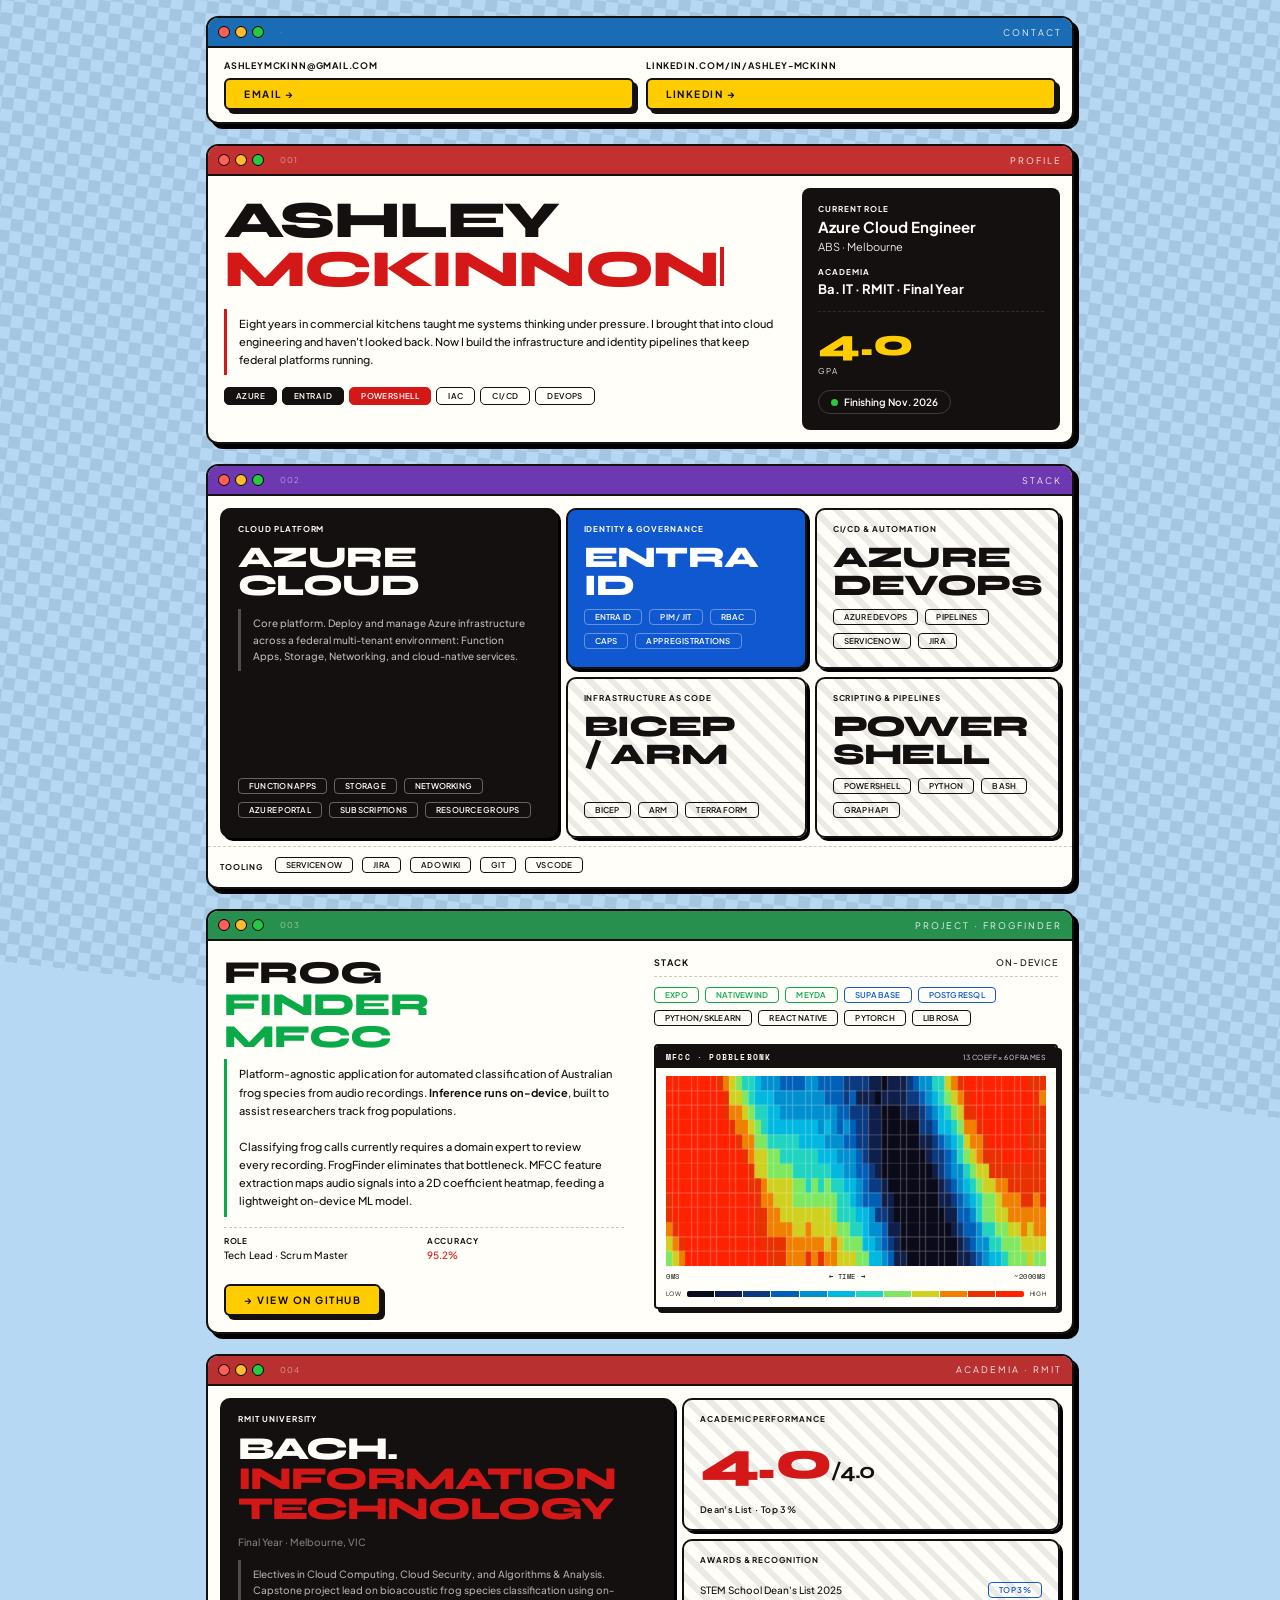
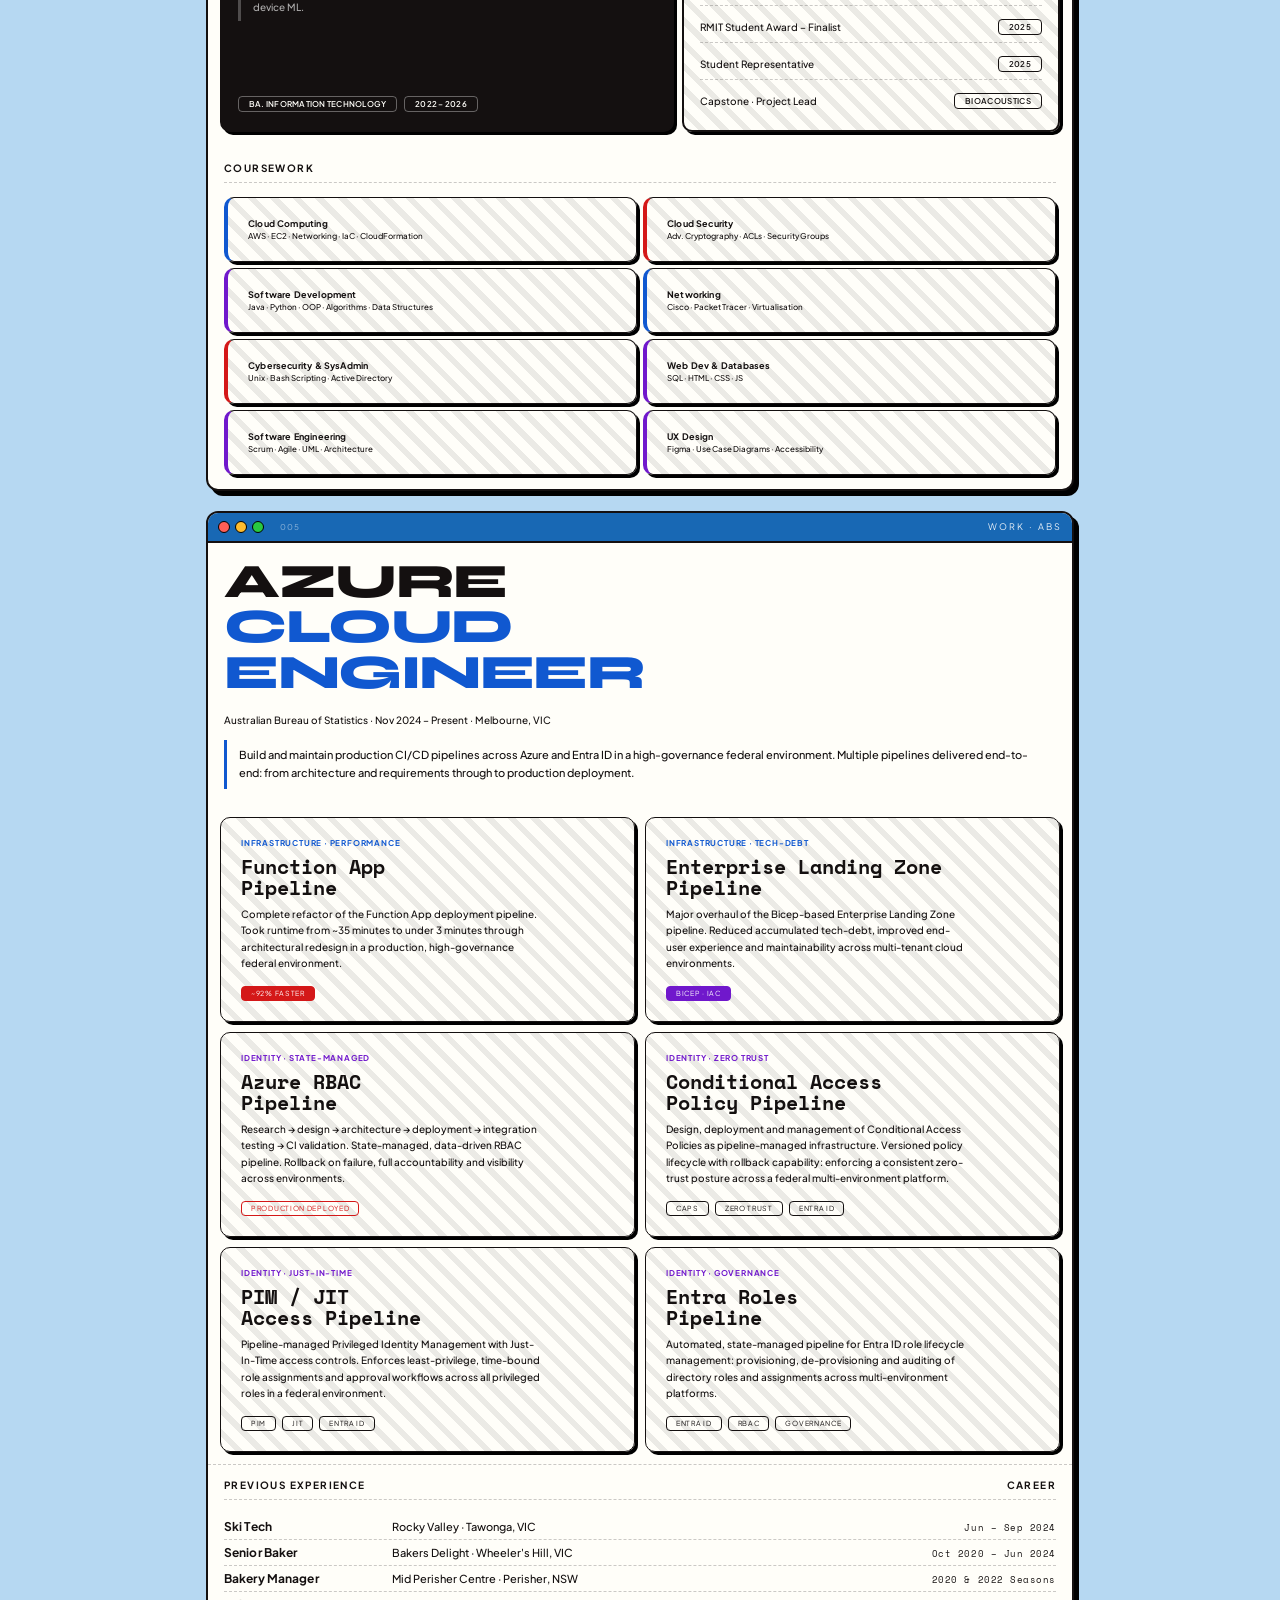
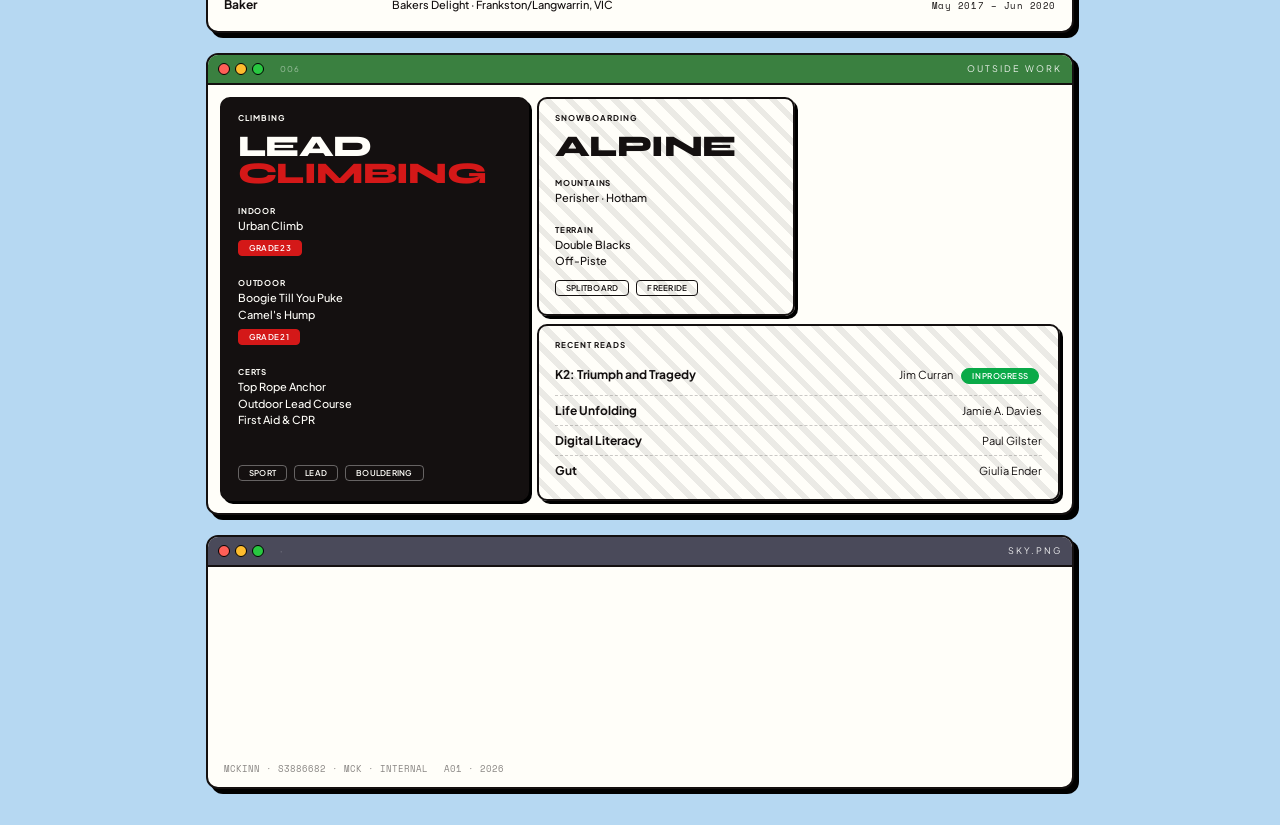
==== commit e812c3d1: "Merge pull request #3 from S3886682/feature/try-a-new-style Feature/try a new style" ====
--- a/index.html
+++ b/index.html
@@ -3,6 +3,8 @@
 <head>
 <meta charset="UTF-8">
 <meta name="viewport" content="width=device-width, initial-scale=1.0, viewport-fit=cover">
+<meta name="theme-color" content="#b6d8f2">
+<meta name="apple-mobile-web-app-status-bar-style" content="default">
 <title>Ash McKinnon</title>
 <link href="https://fonts.googleapis.com/css2?family=Plus+Jakarta+Sans:wght@400;500;600;700;800&family=Space+Mono:wght@400;700&family=Syne:wght@700;800&display=swap" rel="stylesheet">
 <link rel="stylesheet" href="styles.css">
@@ -260,7 +262,7 @@
         <!-- RMIT: dark card, spans 2 rows -->
         <div class="stack-card dark span-rows">
           <div class="stack-card-eyebrow">RMIT University</div>
-          <div class="academia-uni" style="font-size:38px;">BAch.<br><span class="accent">INFOrmation<br>TECHnology</span></div>
+          <div class="academia-uni" style="font-size:32px;">BAch.<br><span class="accent">INFOrmation<br>TECHnology</span></div>
           <div class="academia-sub" style="color:rgba(255,255,255,0.45);margin-top:0;">Final Year · Melbourne, VIC</div>
           <blockquote class="academia-quote" style="border-left-color:rgba(255,255,255,0.25);color:rgba(255,255,255,0.65);font-size:10px;">Electives in Cloud Computing, Cloud Security, and Algorithms &amp; Analysis. Capstone project lead on bioacoustic frog species classification using on-device ML.</blockquote>
           <div class="stack-card-badges">
@@ -269,10 +271,11 @@
           </div>
         </div>
         <!-- GPA card -->
-        <div class="stack-card">
+        <div class="stack-card" style="position:relative;overflow:hidden;">
           <div class="stack-card-eyebrow">Academic Performance</div>
           <div class="gpa-num" style="font-size:54px;">4.0<span class="gpa-denom" style="font-size:22px;">/4.0 </span></div>
           <div class="gpa-honors">Dean's List · Top 3%</div>
+          <img src="components/sun.png" alt="" style="position:absolute;bottom:12px;right:12px;width:120px;height:auto;pointer-events:none;transform:translateZ(0);">
         </div>
         <!-- Awards card -->
         <div class="stack-card">
@@ -347,7 +350,8 @@
       </div>
     </div>
     <div class="window-body">
-      <div class="work-hero">
+      <div class="work-hero" style="position:relative;">
+        <img id="work-star" src="components/blue_star.svg" alt="" style="position:absolute;top:12px;right:16px;width:160px;height:auto;">
         <div class="academia-uni" style="color:var(--ink);">Azure<br><span style="color:var(--blue);">CLOUD<br>ENGINEER</span></div>
         <div class="academia-sub">Australian Bureau of Statistics · Nov 2024 – Present · Melbourne, VIC</div>
         <blockquote class="academia-quote" style="border-left-color:var(--blue);">Build and maintain production CI/CD pipelines across Azure and Entra ID in a high-governance federal environment. Multiple pipelines delivered end-to-end: from architecture and requirements through to production deployment.</blockquote>
@@ -361,21 +365,20 @@
           <div class="pc-title">Function App<br>Pipeline</div>
           <div class="pc-desc">Complete refactor of the Function App deployment pipeline. Took runtime from ~35 minutes to under 3 minutes through architectural redesign in a production, high-governance federal environment.</div>
           <div><span class="pc-badge inv">~92% faster</span></div>
-          <div class="pc-num">01</div>
         </div>
         <div class="pipeline-card">
           <div class="pc-tag blue">Infrastructure · Tech-debt</div>
           <div class="pc-title">Enterprise Landing Zone<br>Pipeline</div>
           <div class="pc-desc">Major overhaul of the Bicep-based Enterprise Landing Zone pipeline. Reduced accumulated tech-debt, improved end-user experience and maintainability across multi-tenant cloud environments.</div>
           <div><span class="pc-badge inv-purple">Bicep · IaC</span></div>
-          <div class="pc-num">02</div>
+
         </div>
         <div class="pipeline-card">
           <div class="pc-tag purple">Identity · State-managed</div>
           <div class="pc-title">Azure RBAC<br>Pipeline</div>
           <div class="pc-desc">Research → design → architecture → deployment → integration testing → CI validation. State-managed, data-driven RBAC pipeline. Rollback on failure, full accountability and visibility across environments.</div>
           <div><span class="pc-badge red">Production deployed</span></div>
-          <div class="pc-num">03</div>
+
         </div>
         <div class="pipeline-card">
           <div class="pc-tag purple">Identity · Zero Trust</div>
@@ -386,7 +389,7 @@
             <span class="pc-badge def">Zero Trust</span>
             <span class="pc-badge def">Entra ID</span>
           </div>
-          <div class="pc-num">04</div>
+
         </div>
         <div class="pipeline-card">
           <div class="pc-tag purple">Identity · Just-In-Time</div>
@@ -397,7 +400,7 @@
             <span class="pc-badge def">JIT</span>
             <span class="pc-badge def">Entra ID</span>
           </div>
-          <div class="pc-num">05</div>
+
         </div>
         <div class="pipeline-card">
           <div class="pc-tag purple">Identity · Governance</div>
@@ -408,7 +411,7 @@
             <span class="pc-badge def">RBAC</span>
             <span class="pc-badge def">Governance</span>
           </div>
-          <div class="pc-num">06</div>
+
         </div>
       </div>
 
@@ -440,6 +443,8 @@
   </div>
 
   <!-- WINDOW: OUTSIDE WORK -->
+  <div style="position:relative;">
+  <img id="outside-apple" src="components/apple.svg" alt="" style="position:absolute;top:50px;right:40px;width:200px;height:auto;pointer-events:none;z-index:10;">
   <div class="window">
     <div class="window-titlebar" style="background:#3a8040;">
       <span class="window-num">006</span>
@@ -476,7 +481,7 @@
           </div>
         </div>
         <!-- Snowboarding: light -->
-        <div class="stack-card">
+        <div class="stack-card" style="position:relative;">
           <div class="stack-card-eyebrow">Snowboarding</div>
           <div class="stack-card-title">ALPINE</div>
           <div>
@@ -499,7 +504,7 @@
             <div class="read-row">
               <div class="read-title">K2: Triumph and Tragedy</div>
               <div class="read-author">Jim Curran</div>
-              <span class="mini-badge" style="white-space:nowrap;flex-shrink:0;">In Progress →</span>
+              <span class="mini-badge green" style="white-space:nowrap;flex-shrink:0;border-radius:999px;background:var(--green);color:#fff;border-color:var(--green);">In Progress</span>
             </div>
             <div class="read-row">
               <div class="read-title">Life Unfolding</div>
@@ -518,27 +523,26 @@
       </div>
     </div>
   </div>
-
-  <!-- WINDOW: FROG -->
+  </div>
+
+  <!-- WINDOW: SCENE -->
   <div class="window">
     <div class="window-titlebar" style="background:#4a4a5a;">
       <span class="window-num">·</span>
-      <span class="window-title">FROG.ASCII</span>
-      <div class="window-controls">
-        <span class="win-btn"></span><span class="win-btn"></span><span class="win-btn"></span>
-      </div>
-    </div>
-    <div class="window-body">
-      <div class="frog-block">
-        <iframe src="components/frog-ascii.html" scrolling="no" style="width:100%;height:320px;border:none;display:block;overflow:hidden;"></iframe>
-      </div>
-    </div>
-  </div>
-
-  <footer>
-    <span>MCKINN · S3886682 · MCK · INTERNAL</span>
-    <span>A01 · 2026</span>
-  </footer>
+      <span class="window-title">SKY.PNG</span>
+      <div class="window-controls">
+        <span class="win-btn"></span><span class="win-btn"></span><span class="win-btn"></span>
+      </div>
+    </div>
+    <div class="window-body" style="position:relative;height:220px;overflow:hidden;">
+      <img src="components/cloud.png" alt="" style="position:absolute;top:20px;left:20px;width:220px;height:auto;pointer-events:none;">
+      <img src="components/airplane.png" alt="" class="sky-airplane" style="position:absolute;bottom:30px;right:16px;width:180px;height:auto;pointer-events:none;">
+      <div style="position:absolute;bottom:12px;left:16px;display:flex;gap:16px;font-family:'Space Mono',monospace;font-size:9px;color:var(--ink-dim);opacity:0.5;">
+        <span>MCKINN · S3886682 · MCK · INTERNAL</span>
+        <span>A01 · 2026</span>
+      </div>
+    </div>
+  </div>
 
   <!-- DIALOG COMPONENT -->
   <div class="dialog-overlay hidden" id="dialogOverlay" role="dialog" aria-modal="true">
@@ -608,6 +612,7 @@
   })();
   </script>
 
+
 </div>
 </body>
 </html>
--- a/styles.css
+++ b/styles.css
@@ -68,17 +68,20 @@
 .pipeline-card:hover,.reading-card:hover,.stat-cell:hover,.target-card:hover,.stack-card:hover{
   box-shadow:1px 1px 0 #000;transform:translate(2px,2px);
 }
+.stack-card:hover,.pipeline-card:hover{
+  background-image:repeating-linear-gradient(45deg,transparent,transparent 10px,rgba(0,0,0,0.08) 10px,rgba(0,0,0,0.08) 16px);
+}
 
 /* ── HERO ───────────────────────────────────────────────────── */
 .hero{display:grid;grid-template-columns:1fr 270px;}
 .hero-left{padding:20px 16px 16px;}
 .hero-right{padding:16px;display:flex;flex-direction:column;gap:14px;background:var(--ink);color:var(--off);margin:12px 12px 12px 0;border-radius:8px;}
-.profile-card-label{font-size:8px;letter-spacing:0.12em;text-transform:uppercase;opacity:0.45;font-weight:700;margin-bottom:4px;}
+.profile-card-label{font-size:8px;letter-spacing:0.12em;text-transform:uppercase;font-weight:700;margin-bottom:4px;}
 .profile-card-role{font-size:15px;font-weight:700;line-height:1.25;color:var(--off);}
-.profile-card-sub{font-size:11px;color:rgba(255,255,255,0.5);margin-top:3px;}
+.profile-card-sub{font-size:11px;color:rgba(255,255,255,0.9);margin-top:3px;}
 .profile-stat-row{display:flex;gap:24px;padding-top:12px;border-top:1px dashed rgba(255,255,255,0.12);}
 .profile-stat-num{font-family:'Syne',sans-serif;font-size:38px;font-weight:800;line-height:1;color:var(--yellow);}
-.profile-stat-lbl{font-size:8px;letter-spacing:0.1em;text-transform:uppercase;color:rgba(255,255,255,0.35);margin-top:4px;}
+.profile-stat-lbl{font-size:8px;letter-spacing:0.1em;text-transform:uppercase;color:rgba(255,255,255,0.9);margin-top:4px;}
 .profile-open-pill{display:inline-flex;align-items:center;gap:6px;border:1px solid rgba(255,255,255,0.18);border-radius:999px;padding:5px 12px;font-size:10px;font-weight:600;color:var(--off);margin-top:auto;align-self:flex-start;}
 .open-dot{width:7px;height:7px;border-radius:50%;background:#28c840;flex-shrink:0;}
 .window-status{font-family:var(--mono);font-size:8px;color:rgba(255,255,255,0.45);letter-spacing:0.06em;margin-left:auto;white-space:nowrap;}
@@ -90,7 +93,7 @@
 .cursor{display:inline-block;width:0.07em;height:0.75em;background:var(--red);margin-left:0.03em;vertical-align:baseline;animation:cursor-blink 1s step-end infinite;}
 @keyframes cursor-blink{0%,100%{opacity:1}50%{opacity:0}}
 
-.hero-bio{font-size:11px;line-height:1.75;font-weight:500;opacity:0.85;margin-bottom:16px;}
+.hero-bio{font-size:11px;line-height:1.75;font-weight:500;margin-bottom:16px;}
 
 .hero-tags{display:flex;flex-wrap:wrap;gap:5px;margin:12px 0 0;}
 
@@ -102,23 +105,23 @@
 
 /* ── TARGET CARD (profile) ──────────────────────────────────── */
 .target-card{border:1.5px solid var(--ink);border-radius:10px;padding:12px 14px;box-shadow:3px 3px 0 #000;margin-top:auto;}
-.target-card-eyebrow{font-size:8px;letter-spacing:0.12em;text-transform:uppercase;opacity:0.45;font-weight:700;margin-bottom:6px;}
+.target-card-eyebrow{font-size:8px;letter-spacing:0.12em;text-transform:uppercase;font-weight:700;margin-bottom:6px;}
 .target-card-title{font-size:13px;font-weight:700;line-height:1.4;letter-spacing:0.01em;}
-.target-card-sub{font-size:9px;opacity:0.55;margin-top:6px;font-weight:500;}
+.target-card-sub{font-size:9px;margin-top:6px;font-weight:500;}
 
 /* ── BODY GRID ──────────────────────────────────────────────── */
 .body-grid{display:grid;grid-template-columns:1fr 1fr;}
 .body-grid.divider{border-bottom:1px dashed var(--sep);}
 .lbl-section{padding:16px;}
 .body-grid > .lbl-section:first-child{border-right:1px dashed var(--sep);}
-.lbl-sec-header{font-size:9px;letter-spacing:0.12em;text-transform:uppercase;opacity:0.5;font-weight:700;margin-bottom:14px;display:flex;justify-content:space-between;border-bottom:1px dashed var(--sep);padding-bottom:8px;}
-.sec-code{opacity:0.4;font-weight:500;}
+.lbl-sec-header{font-size:9px;letter-spacing:0.12em;text-transform:uppercase;font-weight:700;margin-bottom:14px;display:flex;justify-content:space-between;border-bottom:1px dashed var(--sep);padding-bottom:8px;}
+.sec-code{font-weight:500;}
 
 /* ── ENTRY ──────────────────────────────────────────────────── */
 .entry{margin-bottom:10px;}
-.entry-key{font-size:8px;letter-spacing:0.09em;text-transform:uppercase;opacity:0.45;display:block;margin-bottom:3px;font-weight:700;}
+.entry-key{font-size:8px;letter-spacing:0.09em;text-transform:uppercase;display:block;margin-bottom:3px;font-weight:700;}
 .entry-val{font-size:11px;font-weight:700;letter-spacing:0.01em;display:block;line-height:1.3;}
-.entry-val.sm{font-size:10px;font-weight:500;opacity:0.88;}
+.entry-val.sm{font-size:10px;font-weight:500;}
 .entry-val.red{color:var(--red);}
 .entry-val.green{color:var(--green);}
 .entry-val.blue{color:var(--blue);}
@@ -142,7 +145,7 @@
 .proj-title{font-family:'Syne',sans-serif;font-size:32px;font-weight:800;text-transform:uppercase;letter-spacing:-0.02em;line-height:1;margin-bottom:6px;}
 .proj-title .sub{color:var(--green);}
 .proj-title .dim{color:var(--green);}
-.proj-desc{font-size:10px;line-height:1.65;opacity:0.78;margin-top:8px;font-weight:500;}
+.proj-desc{font-size:10px;line-height:1.65;margin-top:8px;font-weight:500;}
 .proj-spec{margin-top:10px;border-top:1px dashed var(--sep);padding-top:8px;display:grid;grid-template-columns:1fr 1fr;gap:6px;}
 .proj-actions{margin-top:auto;padding-top:12px;}
 
@@ -150,11 +153,11 @@
 .heatmap-wrap{margin-top:14px;width:100%;border:2px solid var(--ink);border-radius:4px;box-shadow:4px 4px 0 var(--ink);overflow:hidden;}
 .heatmap-titlebar{background:var(--ink);padding:5px 10px;display:flex;justify-content:space-between;align-items:center;}
 .heatmap-title{font-family:var(--display);font-size:8px;color:var(--off);letter-spacing:0.15em;font-weight:700;}
-.heatmap-spec{font-size:7px;color:rgba(255,255,255,0.45);letter-spacing:0.06em;}
+.heatmap-spec{font-size:7px;color:rgba(255,255,255,0.9);letter-spacing:0.06em;}
 .heatmap-inner{background:var(--off);padding:8px 10px 10px;}
-.heatmap-axes{display:flex;justify-content:space-between;font-family:var(--display);font-size:7px;color:rgba(20,16,16,0.4);letter-spacing:0.08em;margin-top:5px;text-transform:uppercase;}
+.heatmap-axes{display:flex;justify-content:space-between;font-family:var(--display);font-size:7px;color:var(--ink);letter-spacing:0.08em;margin-top:5px;text-transform:uppercase;}
 .colorbar-wrap{display:flex;align-items:center;gap:6px;margin-top:8px;}
-.colorbar-label{font-size:6px;color:rgba(20,16,16,0.45);letter-spacing:0.06em;text-transform:uppercase;white-space:nowrap;}
+.colorbar-label{font-size:6px;color:var(--ink);letter-spacing:0.06em;text-transform:uppercase;white-space:nowrap;}
 .colorbar{flex:1;display:flex;gap:1px;border-radius:2px;overflow:hidden;}
 .colorbar-cell{flex:1;height:6px;}
 
@@ -163,15 +166,15 @@
 .academia-grid .span-rows{grid-row:1/3;}
 .academia-uni{font-family:'Syne',sans-serif;font-size:48px;font-weight:800;line-height:0.95;letter-spacing:-0.03em;text-transform:uppercase;}
 .academia-uni .accent{color:var(--red);}
-.academia-sub{font-size:10px;opacity:0.6;margin-top:6px;line-height:1.5;font-weight:500;}
-.academia-quote{border-left:3px solid var(--red);padding:6px 12px;font-size:11px;line-height:1.65;opacity:0.75;margin:0;font-style:normal;font-weight:500;}
+.academia-sub{font-size:10px;margin-top:6px;line-height:1.5;font-weight:500;}
+.academia-quote{border-left:3px solid var(--red);padding:6px 12px;font-size:11px;line-height:1.65;margin:0;font-style:normal;font-weight:500;}
 .gpa-num{font-family:'Syne',sans-serif;font-size:72px;line-height:1;color:var(--red);letter-spacing:-0.03em;font-weight:800;}
-.gpa-denom{font-size:28px;opacity:0.4;font-weight:700;color:var(--ink);}
-.gpa-honors{font-size:9px;opacity:0.5;margin-top:6px;letter-spacing:0.04em;font-weight:600;}
+.gpa-denom{font-size:28px;font-weight:700;color:var(--ink);}
+.gpa-honors{font-size:9px;margin-top:6px;letter-spacing:0.04em;font-weight:600;}
 .grad-awards{display:flex;flex-direction:column;gap:6px;}
 .award-row{font-size:10px;padding:7px 0;display:flex;justify-content:space-between;align-items:center;gap:12px;font-weight:500;border-bottom:1px dashed var(--sep);}
 .award-row:last-child{border-bottom:none;}
-.award-tag{font-size:8px;letter-spacing:0.04em;text-transform:uppercase;padding:2px 10px;border:1.5px solid rgba(20,16,16,0.25);color:var(--muted);white-space:nowrap;border-radius:4px;font-weight:600;}
+.award-tag{font-size:8px;letter-spacing:0.04em;text-transform:uppercase;padding:2px 10px;border:1.5px solid var(--ink);color:var(--ink);white-space:nowrap;border-radius:4px;font-weight:600;}
 .coursework-block{padding:14px 16px;margin-top:16px;}
 .coursework-eyebrow{font-size:10px;letter-spacing:0.14em;text-transform:uppercase;font-weight:700;margin-bottom:14px;padding-bottom:8px;border-bottom:1px dashed var(--sep);display:flex;justify-content:space-between;}
 .coursework-grid{display:grid;grid-template-columns:1fr 1fr;gap:6px;}
@@ -183,59 +186,58 @@
 .stat-strip{display:grid;grid-template-columns:repeat(3,1fr);gap:10px;padding:12px;}
 .stat-cell{padding:14px 16px;border:1.5px solid var(--ink);border-radius:10px;box-shadow:3px 3px 0 #000;}
 .stat-num{font-family:var(--display);font-size:36px;line-height:1;letter-spacing:-0.01em;font-weight:700;}
-.stat-num .unit{font-size:14px;opacity:0.65;}
+.stat-num .unit{font-size:14px;}
 .stat-num .accent{color:var(--red);}
 .stat-num .blue{color:var(--blue);}
 .stat-num .purple{color:var(--purple);}
-.stat-desc{font-size:9px;opacity:0.72;letter-spacing:0.03em;text-transform:uppercase;margin-top:4px;line-height:1.6;font-weight:600;}
+.stat-desc{font-size:9px;letter-spacing:0.03em;text-transform:uppercase;margin-top:4px;line-height:1.6;font-weight:600;}
 
 /* ── PIPELINE CARDS ─────────────────────────────────────────── */
 .pipelines-grid{display:grid;grid-template-columns:1fr 1fr;gap:10px;padding:12px;}
-.pipeline-card{padding:20px;border:1.5px solid var(--ink);border-radius:10px;box-shadow:3px 3px 0 #000;position:relative;overflow:hidden;display:flex;flex-direction:column;}
+.pipeline-card{padding:20px;border:1.5px solid var(--ink);border-radius:10px;box-shadow:3px 3px 0 #000;position:relative;overflow:hidden;display:flex;flex-direction:column;background-image:repeating-linear-gradient(45deg,transparent,transparent 10px,rgba(0,0,0,0.08) 10px,rgba(0,0,0,0.08) 16px);}
 .pipeline-card.dark{background:var(--ink);}
-.pc-tag{font-size:8px;letter-spacing:0.1em;text-transform:uppercase;opacity:0.45;margin-bottom:8px;font-weight:700;}
-.pc-tag.blue{opacity:1;color:var(--blue);}
-.pc-tag.purple{opacity:1;color:var(--purple);}
-.pipeline-card.dark .pc-tag{color:rgba(255,255,255,0.4);}
+.pc-tag{font-size:8px;letter-spacing:0.1em;text-transform:uppercase;font-weight:700;margin-bottom:8px;}
+.pc-tag.blue{color:var(--blue);}
+.pc-tag.purple{color:var(--purple);}
+.pipeline-card.dark .pc-tag{color:rgba(255,255,255,0.9);}
 .pc-title{font-family:var(--display);font-size:20px;line-height:1.05;margin-bottom:8px;color:var(--ink);font-weight:700;}
 .pipeline-card.dark .pc-title{color:var(--off);}
-.pc-desc{font-size:10px;line-height:1.65;opacity:0.75;max-width:300px;font-weight:500;flex:1;margin-bottom:4px;}
-.pipeline-card.dark .pc-desc{color:rgba(255,255,255,0.5);}
+.pc-desc{font-size:10px;line-height:1.65;max-width:300px;font-weight:500;flex:1;margin-bottom:4px;}
+.pipeline-card.dark .pc-desc{color:rgba(255,255,255,0.9);}
 .pc-badge{display:inline-block;margin-top:10px;margin-right:3px;font-size:7px;letter-spacing:0.1em;text-transform:uppercase;padding:2px 9px;border:1.5px solid currentColor;border-radius:4px;}
 .pc-badge.inv{background:var(--red);border-color:var(--red);color:#fff;}
 .pc-badge.red{color:var(--red);}
 .pc-badge.purple{color:var(--purple);}
 .pc-badge.inv-purple{background:var(--purple);border-color:var(--purple);color:#fff;}
-.pc-badge.def{color:var(--muted);}
-.pipeline-card.dark .pc-badge.def{color:rgba(255,255,255,0.35);border-color:rgba(255,255,255,0.2);}
-.pc-num{font-family:var(--display);font-size:60px;line-height:1;position:absolute;right:8px;bottom:14px;opacity:0.10;font-weight:700;color:var(--ink);pointer-events:none;}
+.pc-badge.def{color:var(--ink);}
+.pipeline-card.dark .pc-badge.def{color:rgba(255,255,255,0.9);border-color:rgba(255,255,255,0.4);}
 
 /* course cards (reuse pipeline-card) */
 .pipeline-card.cc-blue{border-left:4px solid var(--blue);}
 .pipeline-card.cc-red{border-left:4px solid var(--red);}
 .pipeline-card.cc-purple{border-left:4px solid var(--purple);}
 .course-name{font-size:9px;font-weight:700;letter-spacing:0.02em;display:block;}
-.course-sub{font-size:8px;opacity:0.65;margin-top:2px;display:block;font-weight:500;}
+.course-sub{font-size:8px;margin-top:2px;display:block;font-weight:500;}
 
 /* ── STACK GRID ─────────────────────────────────────────────── */
 .stack-grid{display:grid;grid-template-columns:1.4fr 1fr 1fr;gap:8px;padding:12px 12px 0;}
-.stack-card{padding:14px 16px;border:2px solid var(--ink);border-radius:10px;display:flex;flex-direction:column;gap:10px;box-shadow:3px 3px 0 #000;}
+.stack-card{padding:14px 16px;border:2px solid var(--ink);border-radius:10px;display:flex;flex-direction:column;gap:10px;box-shadow:3px 3px 0 #000;background-image:repeating-linear-gradient(45deg,transparent,transparent 10px,rgba(0,0,0,0.08) 10px,rgba(0,0,0,0.08) 16px);}
 .stack-card.span-rows{grid-row:1/3;}
 .stack-card.dark{background:var(--ink);color:var(--off);}
 .stack-card.purple-card{background:var(--purple);color:#fff;}
 .stack-card.blue-card{background:var(--blue);color:#fff;}
-.stack-card-eyebrow{font-size:8px;letter-spacing:0.12em;text-transform:uppercase;font-weight:700;opacity:0.5;}
+.stack-card-eyebrow{font-size:8px;letter-spacing:0.12em;text-transform:uppercase;font-weight:700;}
 .stack-card-title{font-family:'Syne',sans-serif;font-size:30px;font-weight:800;line-height:0.92;letter-spacing:-0.02em;text-transform:uppercase;}
-.stack-card-desc{font-size:11px;line-height:1.6;opacity:0.72;flex:1;}
+.stack-card-desc{font-size:11px;line-height:1.6;flex:1;}
 .stack-card-badges{display:flex;flex-wrap:wrap;gap:4px;margin-top:auto;}
 .stack-card.dark .mini-badge,.stack-card.purple-card .mini-badge,.stack-card.blue-card .mini-badge{background:transparent;border-color:rgba(255,255,255,0.35);color:inherit;}
 .reads-list{display:flex;flex-direction:column;gap:0;width:100%;}
 .read-row{display:flex;align-items:baseline;gap:8px;padding:7px 0;border-bottom:1px dashed var(--sep);}
 .read-row:last-child{border-bottom:none;}
 .read-title{font-size:12px;font-weight:700;flex:1;}
-.read-author{font-size:11px;opacity:0.5;white-space:nowrap;}
+.read-author{font-size:11px;white-space:nowrap;}
 .stack-tooling{display:flex;align-items:center;gap:6px;padding:10px 12px;border-top:1px dashed var(--sep);flex-wrap:wrap;margin-top:8px;}
-.stack-tooling-label{font-size:8px;letter-spacing:0.12em;text-transform:uppercase;opacity:0.45;font-weight:700;margin-right:6px;white-space:nowrap;}
+.stack-tooling-label{font-size:8px;letter-spacing:0.12em;text-transform:uppercase;font-weight:700;margin-right:6px;white-space:nowrap;}
 
 /* ── TECH SLASH ─────────────────────────────────────────────── */
 .tech-slash-block{padding:14px 16px;border-top:1px dashed var(--sep);}
@@ -243,28 +245,28 @@
 .prev-exp-row{display:grid;grid-template-columns:160px 1fr auto;align-items:baseline;gap:8px;padding:5px 0;border-bottom:1px dashed var(--sep);}
 .prev-exp-row:last-child{border-bottom:none;}
 .prev-exp-role{font-size:12px;font-weight:700;letter-spacing:0.01em;}
-.prev-exp-org{font-size:11px;opacity:0.6;font-weight:500;}
-.prev-exp-date{font-family:var(--display);font-size:9px;opacity:0.45;letter-spacing:0.06em;white-space:nowrap;}
+.prev-exp-org{font-size:11px;font-weight:500;}
+.prev-exp-date{font-family:var(--display);font-size:9px;letter-spacing:0.06em;white-space:nowrap;}
 @media(max-width:760px){
   .prev-exp-row{grid-template-columns:1fr auto;row-gap:1px;}
   .prev-exp-org{grid-column:1;font-size:10px;}
   .prev-exp-date{grid-row:1;grid-column:2;}
 }
-.slash-eyebrow{font-size:9px;letter-spacing:0.12em;text-transform:uppercase;opacity:0.45;margin-bottom:8px;font-weight:700;}
+.slash-eyebrow{font-size:9px;letter-spacing:0.12em;text-transform:uppercase;margin-bottom:8px;font-weight:700;}
 .slash-text{font-family:var(--display);font-size:14px;line-height:1.5;letter-spacing:0.01em;font-weight:700;}
 .slash-text .sep{color:var(--blue);margin:0 4px;}
-.slash-text .sub{font-family:var(--mono);font-size:9px;opacity:0.5;font-weight:500;}
+.slash-text .sub{font-family:var(--mono);font-size:9px;font-weight:500;}
 
 /* ── OUTSIDE WORK BENTO ─────────────────────────────────────── */
 .outside-grid{display:grid;grid-template-columns:1.2fr 1fr 1fr;gap:8px;padding:12px;}
 .span-cols{grid-column:2/4;}
-.bento-label{font-size:8px;letter-spacing:0.1em;text-transform:uppercase;opacity:0.45;font-weight:700;margin-bottom:2px;margin-top:8px;}
+.bento-label{font-size:8px;letter-spacing:0.1em;text-transform:uppercase;font-weight:700;margin-bottom:2px;margin-top:8px;}
 .bento-val{font-size:11px;font-weight:500;line-height:1.5;}
 
 /* ── CONTACT ────────────────────────────────────────────────── */
 .contact-bar{padding:12px 16px;display:grid;grid-template-columns:1fr 1fr;align-items:center;gap:12px;}
 .contact-item{display:flex;flex-direction:column;gap:2px;}
-.contact-key{font-size:9px;letter-spacing:0.09em;text-transform:uppercase;opacity:0.45;font-weight:700;margin-bottom:5px;}
+.contact-key{font-size:9px;letter-spacing:0.09em;text-transform:uppercase;font-weight:700;margin-bottom:5px;}
 
 /* ── FROG ───────────────────────────────────────────────────── */
 .frog-block{overflow:hidden;display:flex;justify-content:center;padding:28px 0;}
@@ -293,7 +295,7 @@
   .stat-strip{grid-template-columns:1fr;}
   .stack-grid{grid-template-columns:1fr;}
   .stack-card.span-rows{grid-row:auto;}
-  .academia-grid{grid-template-columns:1fr;}
+  .academia-grid{grid-template-columns:1fr;display:flex;flex-direction:column;}
   .academia-grid .span-rows{grid-row:auto;}
   .outside-grid{grid-template-columns:1fr;}
   .span-cols{grid-column:auto;}
@@ -303,4 +305,17 @@
   .name-lg{font-size:36px;}
   .window-title{font-size:8px;letter-spacing:0.1em;}
   .page{gap:16px;padding:12px 12px 28px;}
-}
+
+  /* Contact: stack vertically, full width */
+  .contact-bar{grid-template-columns:1fr;}
+
+  /* Work hero: shrink title and star */
+  .work-hero .academia-uni{font-size:32px;}
+  #work-star{width:90px !important;top:8px !important;}
+
+  /* Apple: push down so it clears the window titlebar */
+  #outside-apple{top:130px !important;width:160px !important;right:16px !important;}
+
+  /* Sky panel: anchor airplane to the right edge */
+  .sky-airplane{right:10px !important;}
+}
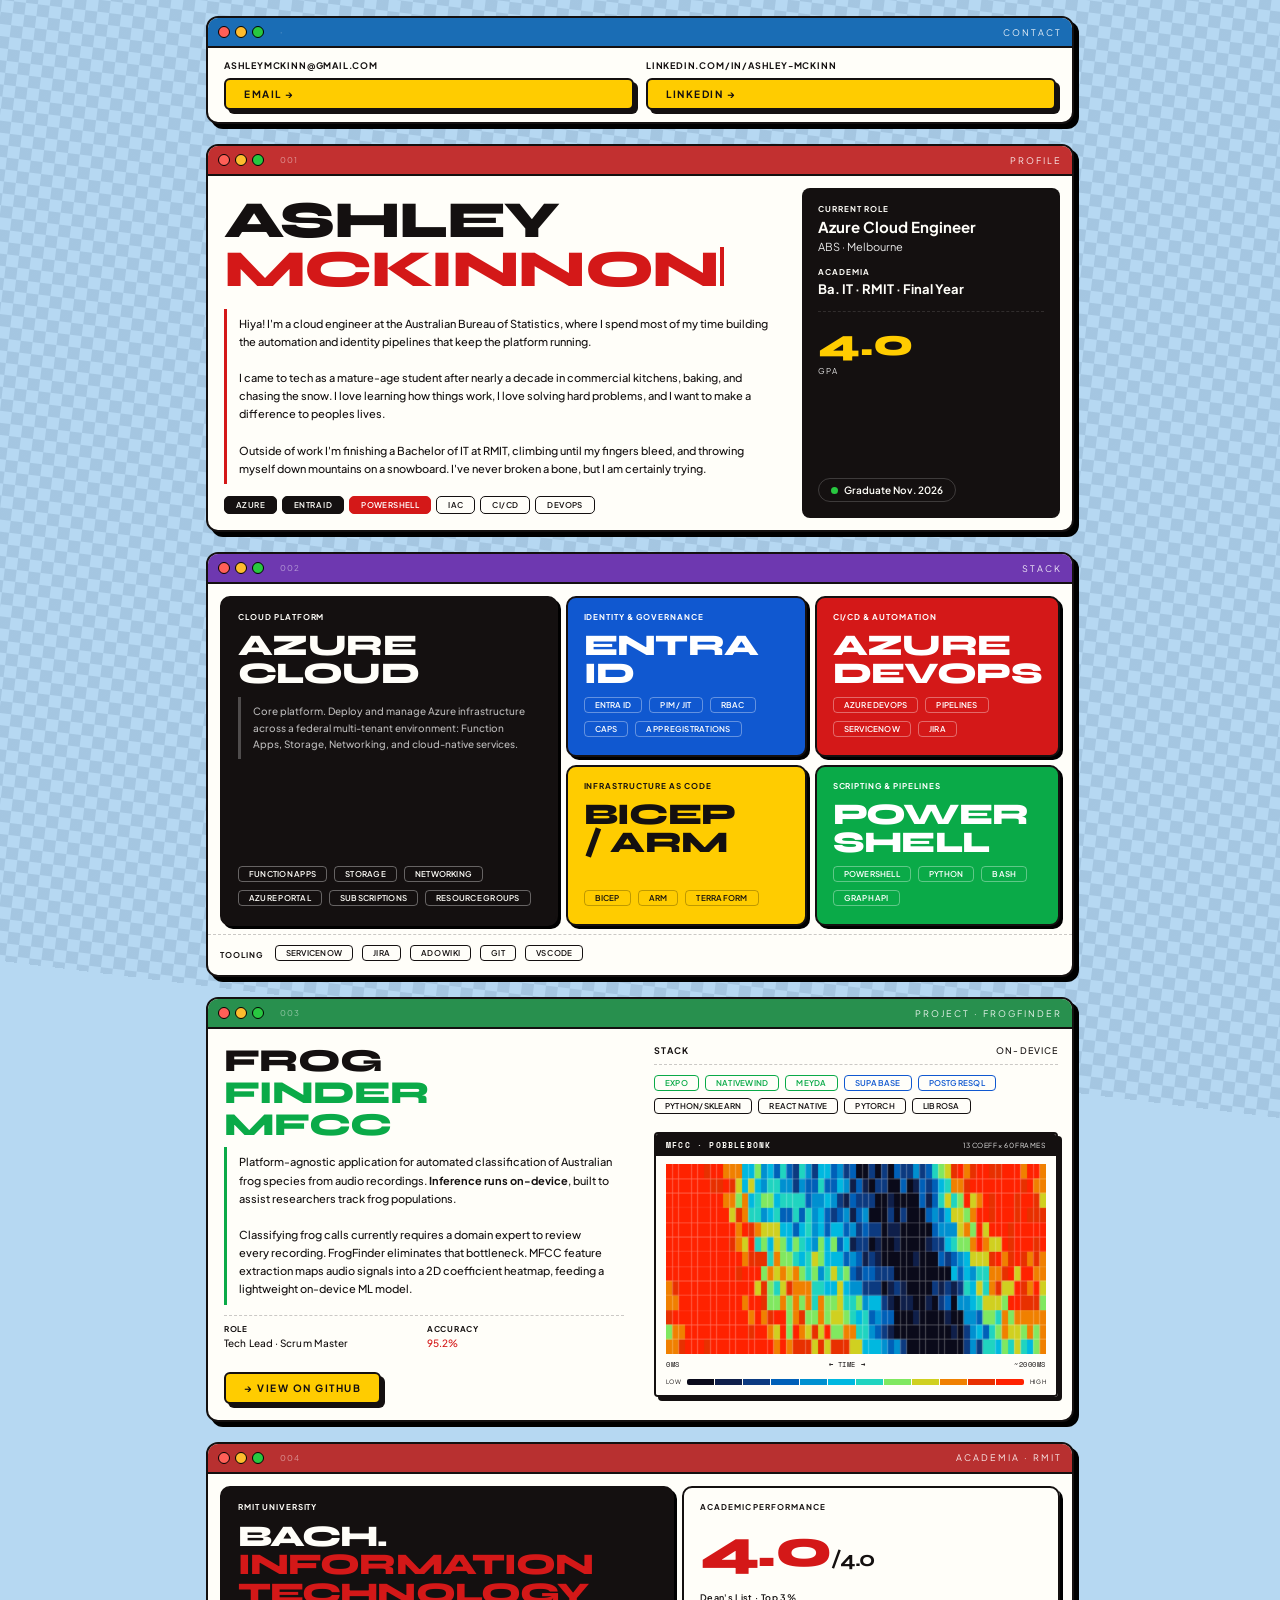
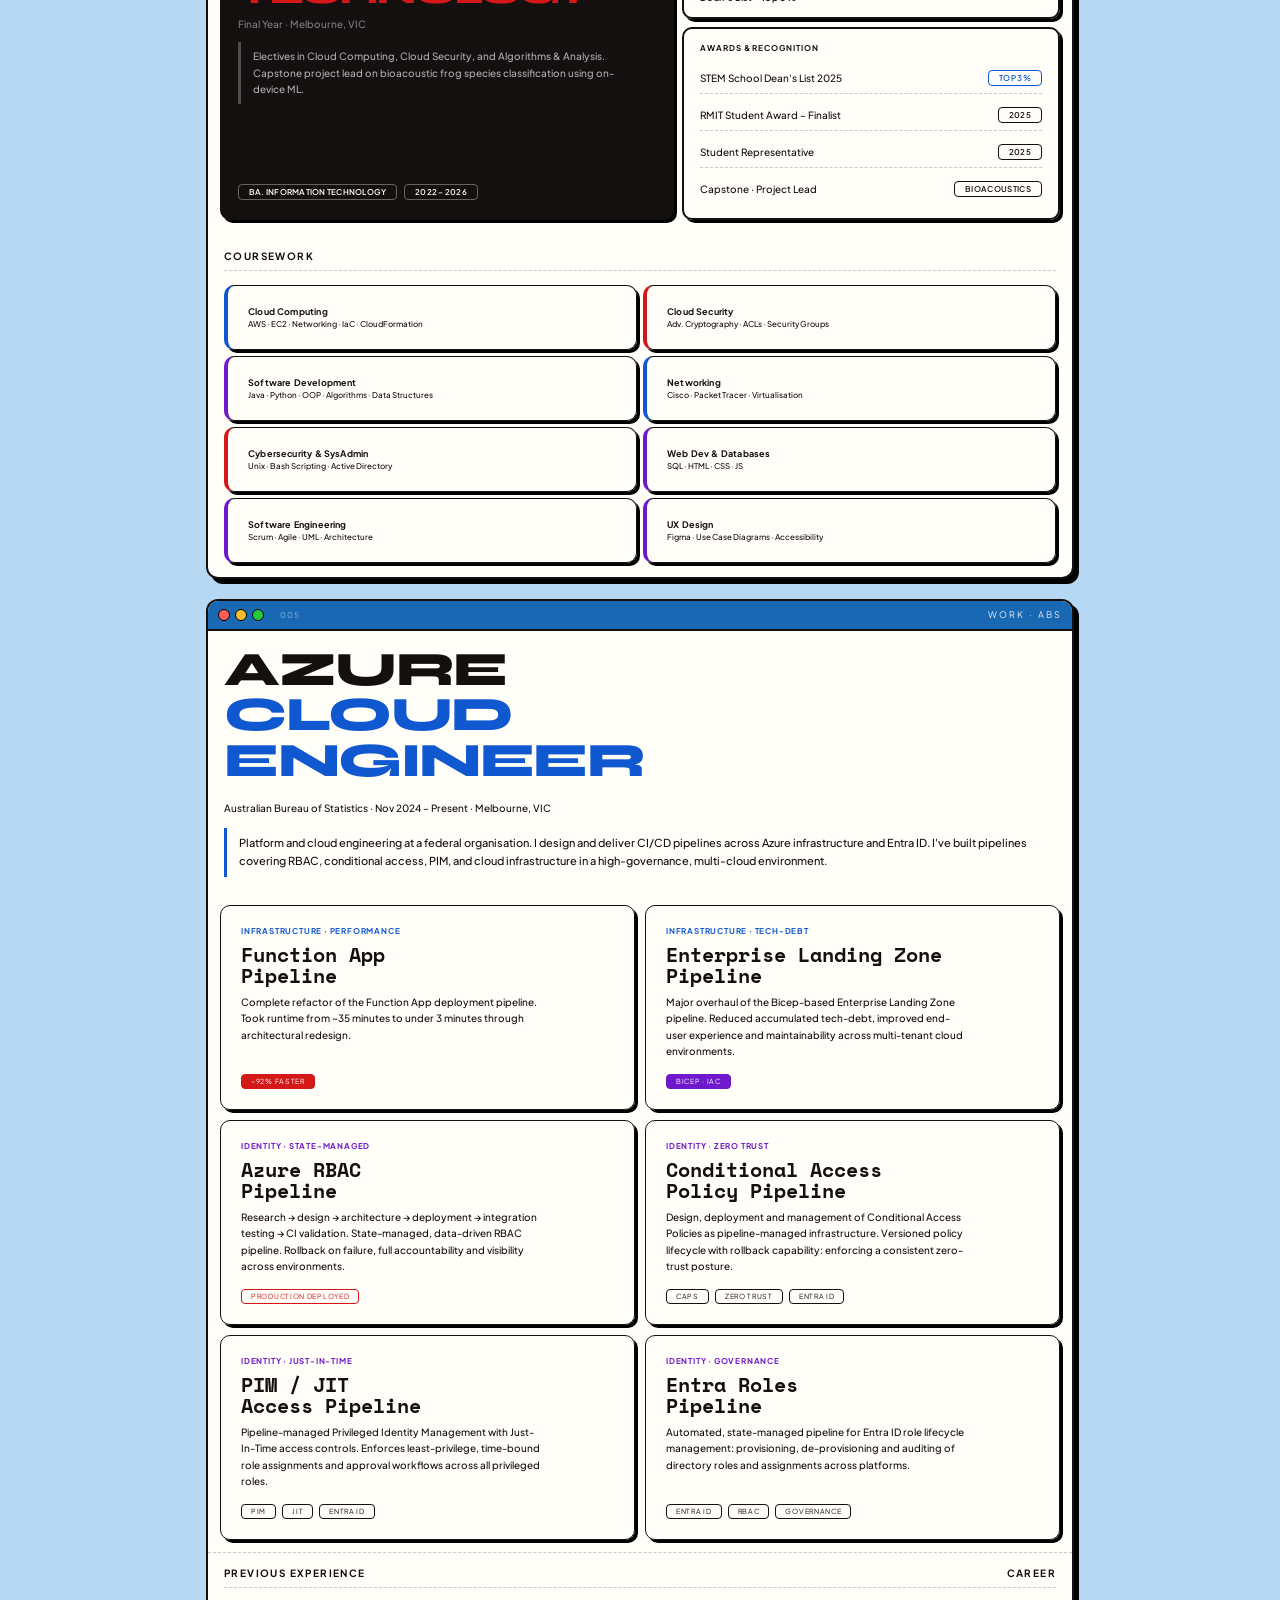
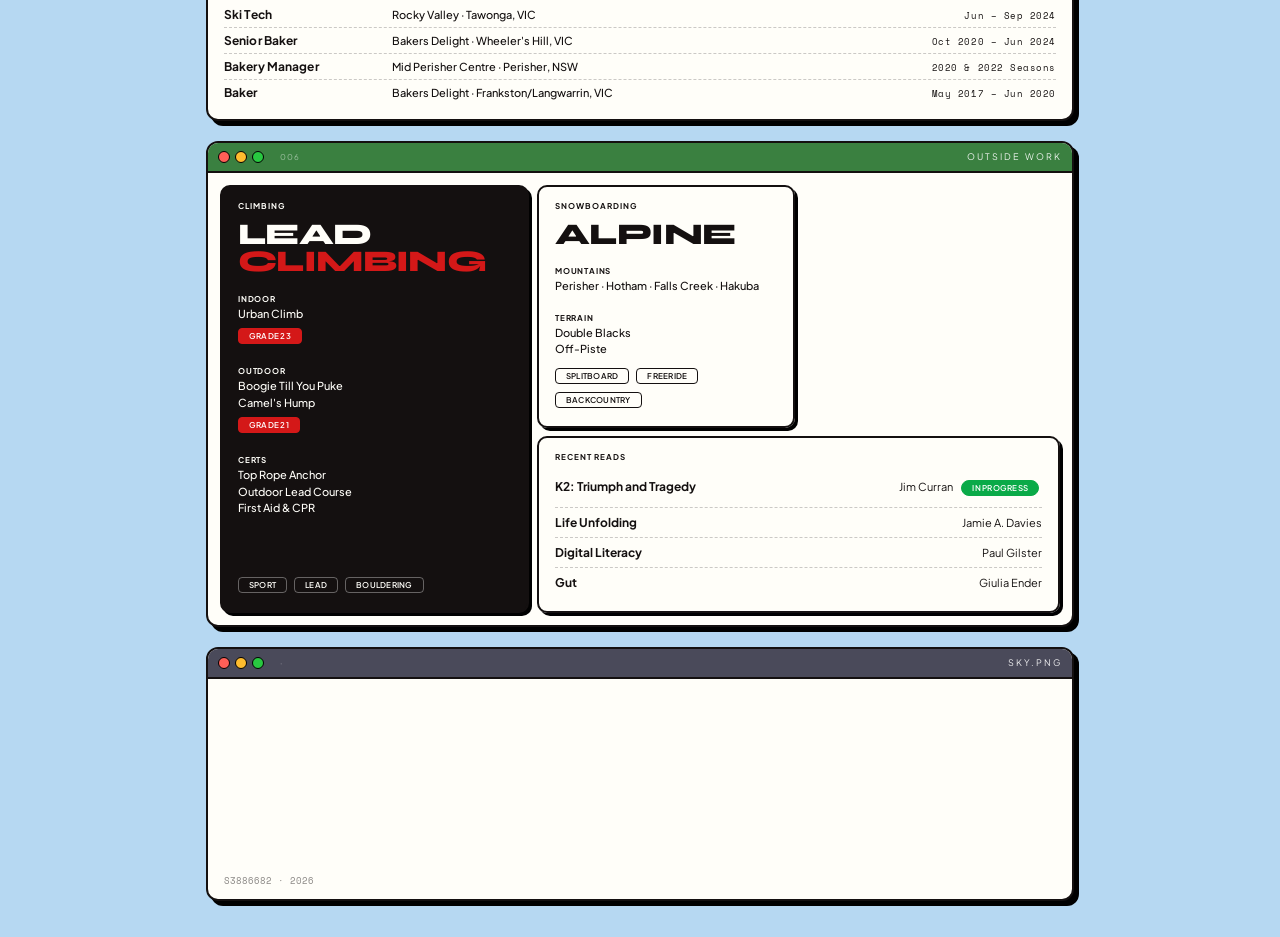
==== commit 3e36e5f8: "Merge pull request #5 from S3886682/feature/try-a-new-style Update colours for panels" ====
--- a/index.html
+++ b/index.html
@@ -51,7 +51,12 @@
             <span class="name-lg">ASHLEY</span>
             <span class="name-lg accent">McKINNON<span class="cursor"></span></span>
           </div>
-          <blockquote class="hero-bio academia-quote">Eight years in commercial kitchens taught me systems thinking under pressure. I brought that into cloud engineering and haven't looked back. Now I build the infrastructure and identity pipelines that keep federal platforms running.</blockquote>
+          <blockquote class="hero-bio academia-quote">Hiya! I'm a cloud engineer at the Australian Bureau of Statistics, where I spend most of my time building the automation and identity pipelines that keep the platform running. <br><br>
+
+I came to tech as a mature-age student after nearly a decade in commercial kitchens, baking, and chasing the snow. I love learning how things work, I love solving hard problems, and I want to make a difference to peoples lives. <br><br>
+
+Outside of work I'm finishing a Bachelor of IT at RMIT, climbing until my fingers bleed, and throwing myself down mountains on a snowboard. I've never broken a bone, but I am certainly trying.
+</blockquote>
           <div class="hero-tags">
             <span class="chip inv">Azure</span>
             <span class="chip inv">Entra ID</span>
@@ -79,7 +84,7 @@
           </div>
           <div class="profile-open-pill">
             <span class="open-dot"></span>
-            Finishing Nov. 2026
+            Graduate Nov. 2026
           </div>
         </div>
       </section>
@@ -123,8 +128,8 @@
             <span class="mini-badge">App Registrations</span>
           </div>
         </div>
-        <!-- CI/CD & Automation: light -->
-        <div class="stack-card">
+        <!-- CI/CD & Automation: red -->
+        <div class="stack-card red-card">
           <div class="stack-card-eyebrow">CI/CD &amp; Automation</div>
           <div class="stack-card-title">AZURE<br>DEVOPS</div>
           <div class="stack-card-badges">
@@ -134,8 +139,8 @@
             <span class="mini-badge">Jira</span>
           </div>
         </div>
-        <!-- Infrastructure as Code: plain -->
-        <div class="stack-card">
+        <!-- Infrastructure as Code: yellow -->
+        <div class="stack-card yellow-card">
           <div class="stack-card-eyebrow">Infrastructure as Code</div>
           <div class="stack-card-title">BICEP<br>/ ARM</div>
           <div class="stack-card-badges">
@@ -144,8 +149,8 @@
             <span class="mini-badge">Terraform</span>
           </div>
         </div>
-        <!-- Scripting & Pipelines: plain -->
-        <div class="stack-card">
+        <!-- Scripting & Pipelines: green -->
+        <div class="stack-card green-card">
           <div class="stack-card-eyebrow">Scripting &amp; Pipelines</div>
           <div class="stack-card-title">POWER<br>SHELL</div>
           <div class="stack-card-badges">
@@ -262,7 +267,7 @@
         <!-- RMIT: dark card, spans 2 rows -->
         <div class="stack-card dark span-rows">
           <div class="stack-card-eyebrow">RMIT University</div>
-          <div class="academia-uni" style="font-size:32px;">BAch.<br><span class="accent">INFOrmation<br>TECHnology</span></div>
+          <div class="academia-uni" style="font-size:30px;">BAch.<br><span class="accent">INFOrmation<br>TECHnology</span></div>
           <div class="academia-sub" style="color:rgba(255,255,255,0.45);margin-top:0;">Final Year · Melbourne, VIC</div>
           <blockquote class="academia-quote" style="border-left-color:rgba(255,255,255,0.25);color:rgba(255,255,255,0.65);font-size:10px;">Electives in Cloud Computing, Cloud Security, and Algorithms &amp; Analysis. Capstone project lead on bioacoustic frog species classification using on-device ML.</blockquote>
           <div class="stack-card-badges">
@@ -354,7 +359,7 @@
         <img id="work-star" src="components/blue_star.svg" alt="" style="position:absolute;top:12px;right:16px;width:160px;height:auto;">
         <div class="academia-uni" style="color:var(--ink);">Azure<br><span style="color:var(--blue);">CLOUD<br>ENGINEER</span></div>
         <div class="academia-sub">Australian Bureau of Statistics · Nov 2024 – Present · Melbourne, VIC</div>
-        <blockquote class="academia-quote" style="border-left-color:var(--blue);">Build and maintain production CI/CD pipelines across Azure and Entra ID in a high-governance federal environment. Multiple pipelines delivered end-to-end: from architecture and requirements through to production deployment.</blockquote>
+        <blockquote class="academia-quote" style="border-left-color:var(--blue);">Platform and cloud engineering at a federal organisation. I design and deliver CI/CD pipelines across Azure infrastructure and Entra ID. I've built pipelines covering RBAC, conditional access, PIM, and cloud infrastructure in a high-governance, multi-cloud environment.</blockquote>
       </div>
 
 
@@ -363,7 +368,7 @@
         <div class="pipeline-card">
           <div class="pc-tag blue">Infrastructure · Performance</div>
           <div class="pc-title">Function App<br>Pipeline</div>
-          <div class="pc-desc">Complete refactor of the Function App deployment pipeline. Took runtime from ~35 minutes to under 3 minutes through architectural redesign in a production, high-governance federal environment.</div>
+          <div class="pc-desc">Complete refactor of the Function App deployment pipeline. Took runtime from ~35 minutes to under 3 minutes through architectural redesign.</div>
           <div><span class="pc-badge inv">~92% faster</span></div>
         </div>
         <div class="pipeline-card">
@@ -383,7 +388,7 @@
         <div class="pipeline-card">
           <div class="pc-tag purple">Identity · Zero Trust</div>
           <div class="pc-title">Conditional Access<br>Policy Pipeline</div>
-          <div class="pc-desc">Design, deployment and management of Conditional Access Policies as pipeline-managed infrastructure. Versioned policy lifecycle with rollback capability: enforcing a consistent zero-trust posture across a federal multi-environment platform.</div>
+          <div class="pc-desc">Design, deployment and management of Conditional Access Policies as pipeline-managed infrastructure. Versioned policy lifecycle with rollback capability: enforcing a consistent zero-trust posture.</div>
           <div>
             <span class="pc-badge def">CAPs</span>
             <span class="pc-badge def">Zero Trust</span>
@@ -394,7 +399,7 @@
         <div class="pipeline-card">
           <div class="pc-tag purple">Identity · Just-In-Time</div>
           <div class="pc-title">PIM / JIT<br>Access Pipeline</div>
-          <div class="pc-desc">Pipeline-managed Privileged Identity Management with Just-In-Time access controls. Enforces least-privilege, time-bound role assignments and approval workflows across all privileged roles in a federal environment.</div>
+          <div class="pc-desc">Pipeline-managed Privileged Identity Management with Just-In-Time access controls. Enforces least-privilege, time-bound role assignments and approval workflows across all privileged roles.</div>
           <div>
             <span class="pc-badge def">PIM</span>
             <span class="pc-badge def">JIT</span>
@@ -405,7 +410,7 @@
         <div class="pipeline-card">
           <div class="pc-tag purple">Identity · Governance</div>
           <div class="pc-title">Entra Roles<br>Pipeline</div>
-          <div class="pc-desc">Automated, state-managed pipeline for Entra ID role lifecycle management: provisioning, de-provisioning and auditing of directory roles and assignments across multi-environment platforms.</div>
+          <div class="pc-desc">Automated, state-managed pipeline for Entra ID role lifecycle management: provisioning, de-provisioning and auditing of directory roles and assignments across platforms.</div>
           <div>
             <span class="pc-badge def">Entra ID</span>
             <span class="pc-badge def">RBAC</span>
@@ -486,7 +491,7 @@
           <div class="stack-card-title">ALPINE</div>
           <div>
             <div class="bento-label">Mountains</div>
-            <div class="bento-val">Perisher · Hotham</div>
+            <div class="bento-val">Perisher · Hotham · Falls Creek · Hakuba</div>
           </div>
           <div>
             <div class="bento-label">Terrain</div>
@@ -495,6 +500,7 @@
           <div class="stack-card-badges">
             <span class="mini-badge">Splitboard</span>
             <span class="mini-badge">Freeride</span>
+            <span class="mini-badge">Backcountry</span>
           </div>
         </div>
         <!-- Recent Reads: spans 2 cols -->
@@ -538,8 +544,7 @@
       <img src="components/cloud.png" alt="" style="position:absolute;top:20px;left:20px;width:220px;height:auto;pointer-events:none;">
       <img src="components/airplane.png" alt="" class="sky-airplane" style="position:absolute;bottom:30px;right:16px;width:180px;height:auto;pointer-events:none;">
       <div style="position:absolute;bottom:12px;left:16px;display:flex;gap:16px;font-family:'Space Mono',monospace;font-size:9px;color:var(--ink-dim);opacity:0.5;">
-        <span>MCKINN · S3886682 · MCK · INTERNAL</span>
-        <span>A01 · 2026</span>
+        <span>S3886682 · 2026</span>
       </div>
     </div>
   </div>
@@ -601,7 +606,7 @@
       const base = Math.sin(t * Math.PI * 2.1 + coef * 1.6) * 0.5 + 0.5;
       const formant = Math.sin(t * Math.PI * 5 + coef * 1.1) * 0.18;
       const decay = Math.exp(-t * 0.8) * 0.2;
-      return Math.max(0, Math.min(1, base + formant + decay + (Math.random() - 0.5) * 0.08));
+      return Math.max(0, Math.min(1, base + formant + decay + (Math.random() - 0.5) * 0.4));
     }
     for(let r = ROWS - 1; r >= 0; r--){
       for(let cc = 0; cc < COLS; cc++){
--- a/styles.css
+++ b/styles.css
@@ -67,9 +67,6 @@
 }
 .pipeline-card:hover,.reading-card:hover,.stat-cell:hover,.target-card:hover,.stack-card:hover{
   box-shadow:1px 1px 0 #000;transform:translate(2px,2px);
-}
-.stack-card:hover,.pipeline-card:hover{
-  background-image:repeating-linear-gradient(45deg,transparent,transparent 10px,rgba(0,0,0,0.08) 10px,rgba(0,0,0,0.08) 16px);
 }
 
 /* ── HERO ───────────────────────────────────────────────────── */
@@ -194,7 +191,7 @@
 
 /* ── PIPELINE CARDS ─────────────────────────────────────────── */
 .pipelines-grid{display:grid;grid-template-columns:1fr 1fr;gap:10px;padding:12px;}
-.pipeline-card{padding:20px;border:1.5px solid var(--ink);border-radius:10px;box-shadow:3px 3px 0 #000;position:relative;overflow:hidden;display:flex;flex-direction:column;background-image:repeating-linear-gradient(45deg,transparent,transparent 10px,rgba(0,0,0,0.08) 10px,rgba(0,0,0,0.08) 16px);}
+.pipeline-card{padding:20px;border:1.5px solid var(--ink);border-radius:10px;box-shadow:3px 3px 0 #000;position:relative;overflow:hidden;display:flex;flex-direction:column;}
 .pipeline-card.dark{background:var(--ink);}
 .pc-tag{font-size:8px;letter-spacing:0.1em;text-transform:uppercase;font-weight:700;margin-bottom:8px;}
 .pc-tag.blue{color:var(--blue);}
@@ -221,16 +218,20 @@
 
 /* ── STACK GRID ─────────────────────────────────────────────── */
 .stack-grid{display:grid;grid-template-columns:1.4fr 1fr 1fr;gap:8px;padding:12px 12px 0;}
-.stack-card{padding:14px 16px;border:2px solid var(--ink);border-radius:10px;display:flex;flex-direction:column;gap:10px;box-shadow:3px 3px 0 #000;background-image:repeating-linear-gradient(45deg,transparent,transparent 10px,rgba(0,0,0,0.08) 10px,rgba(0,0,0,0.08) 16px);}
+.stack-card{padding:14px 16px;border:2px solid var(--ink);border-radius:10px;display:flex;flex-direction:column;gap:10px;box-shadow:3px 3px 0 #000;}
 .stack-card.span-rows{grid-row:1/3;}
 .stack-card.dark{background:var(--ink);color:var(--off);}
 .stack-card.purple-card{background:var(--purple);color:#fff;}
 .stack-card.blue-card{background:var(--blue);color:#fff;}
+.stack-card.green-card{background:var(--green);color:#fff;}
+.stack-card.yellow-card{background:var(--yellow);color:var(--ink);}
+.stack-card.red-card{background:var(--red);color:#fff;}
 .stack-card-eyebrow{font-size:8px;letter-spacing:0.12em;text-transform:uppercase;font-weight:700;}
 .stack-card-title{font-family:'Syne',sans-serif;font-size:30px;font-weight:800;line-height:0.92;letter-spacing:-0.02em;text-transform:uppercase;}
 .stack-card-desc{font-size:11px;line-height:1.6;flex:1;}
 .stack-card-badges{display:flex;flex-wrap:wrap;gap:4px;margin-top:auto;}
-.stack-card.dark .mini-badge,.stack-card.purple-card .mini-badge,.stack-card.blue-card .mini-badge{background:transparent;border-color:rgba(255,255,255,0.35);color:inherit;}
+.stack-card.dark .mini-badge,.stack-card.purple-card .mini-badge,.stack-card.blue-card .mini-badge,.stack-card.green-card .mini-badge,.stack-card.red-card .mini-badge{background:transparent;border-color:rgba(255,255,255,0.35);color:inherit;}
+.stack-card.yellow-card .mini-badge{background:transparent;border-color:rgba(0,0,0,0.25);color:var(--ink);}
 .reads-list{display:flex;flex-direction:column;gap:0;width:100%;}
 .read-row{display:flex;align-items:baseline;gap:8px;padding:7px 0;border-bottom:1px dashed var(--sep);}
 .read-row:last-child{border-bottom:none;}
